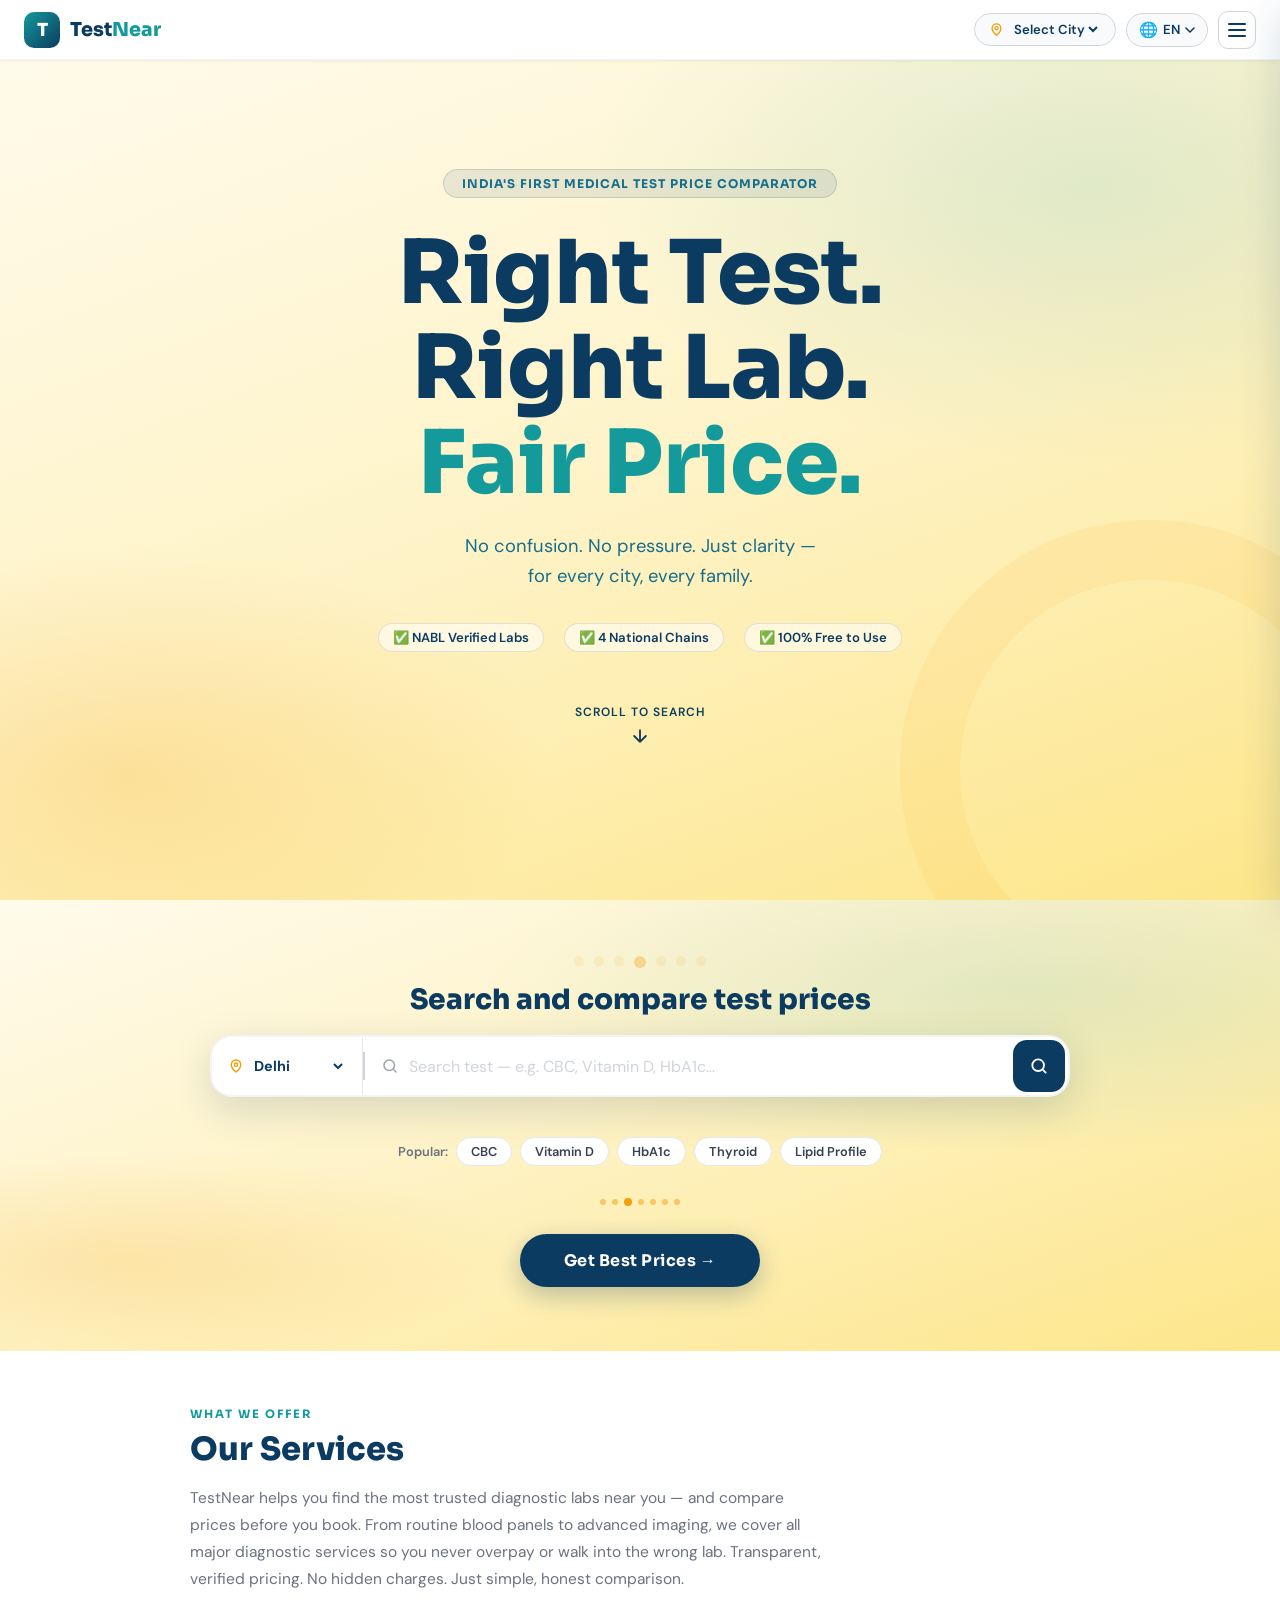
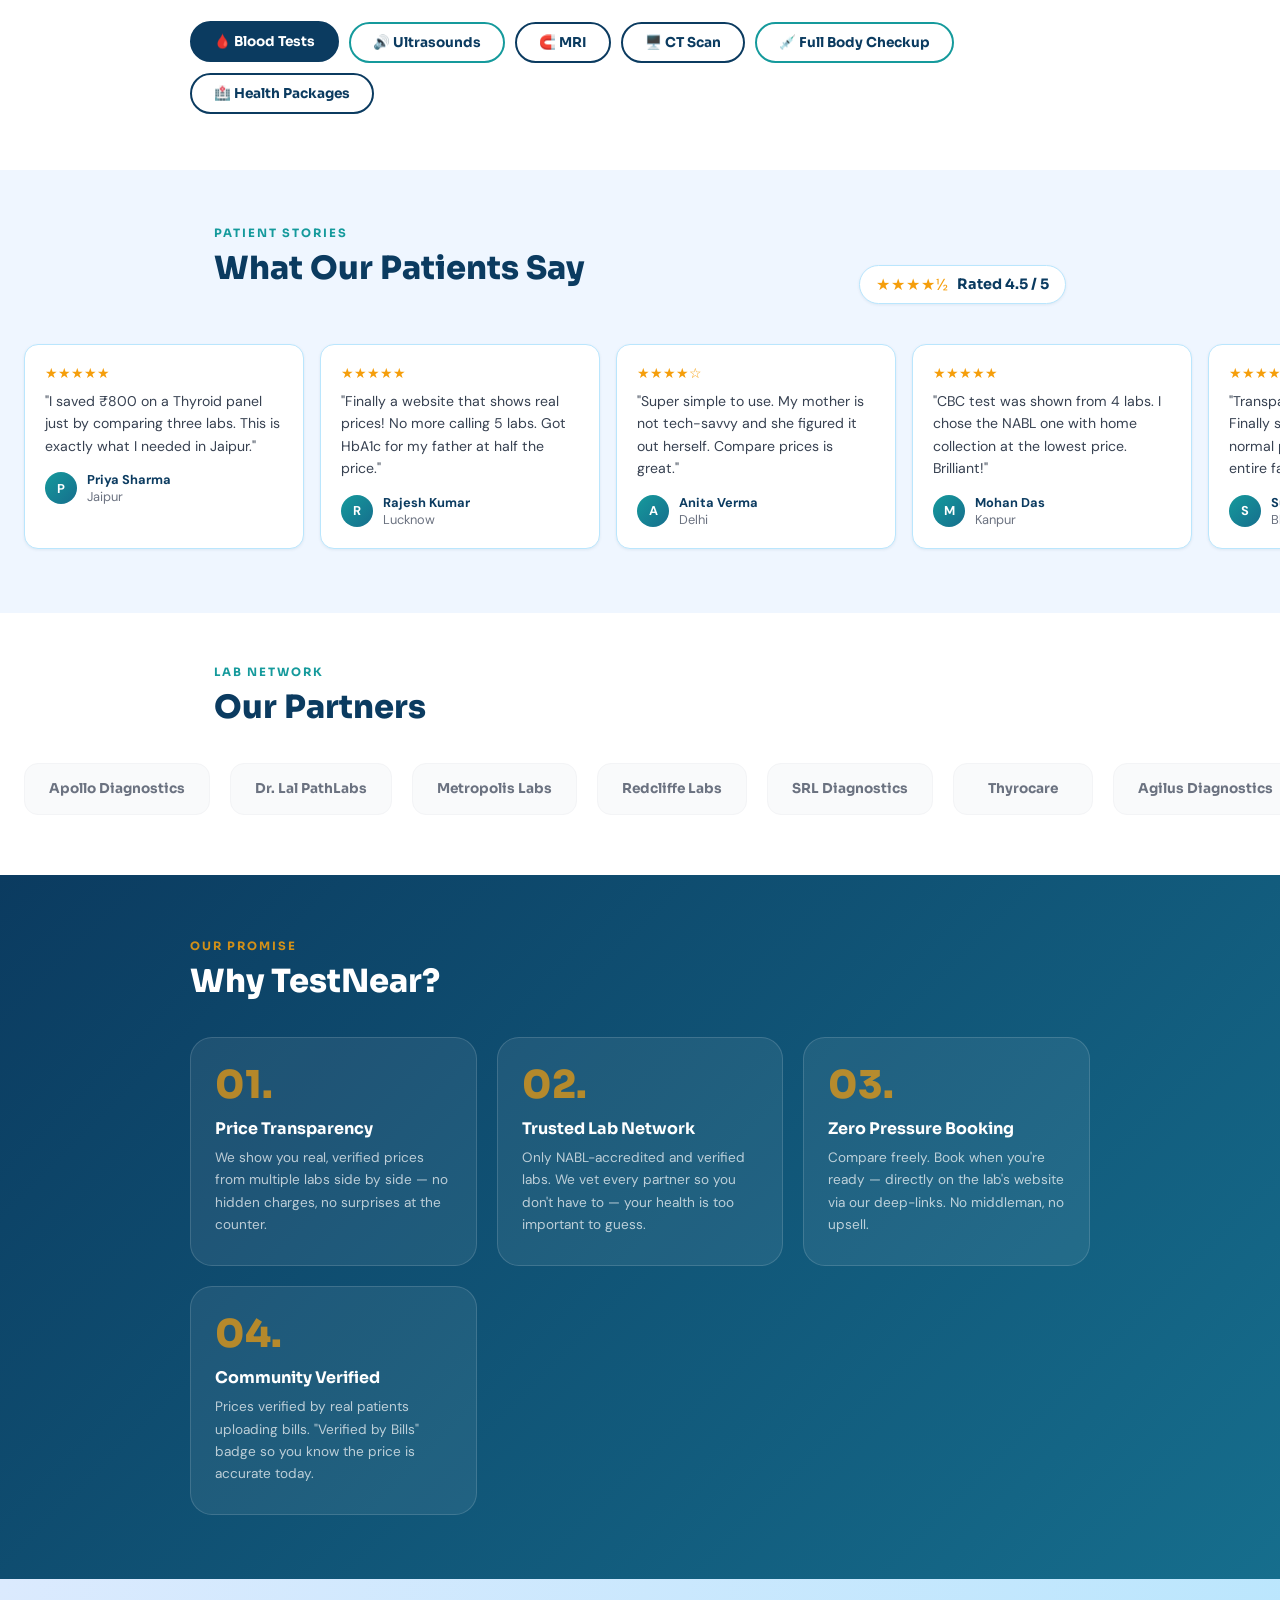
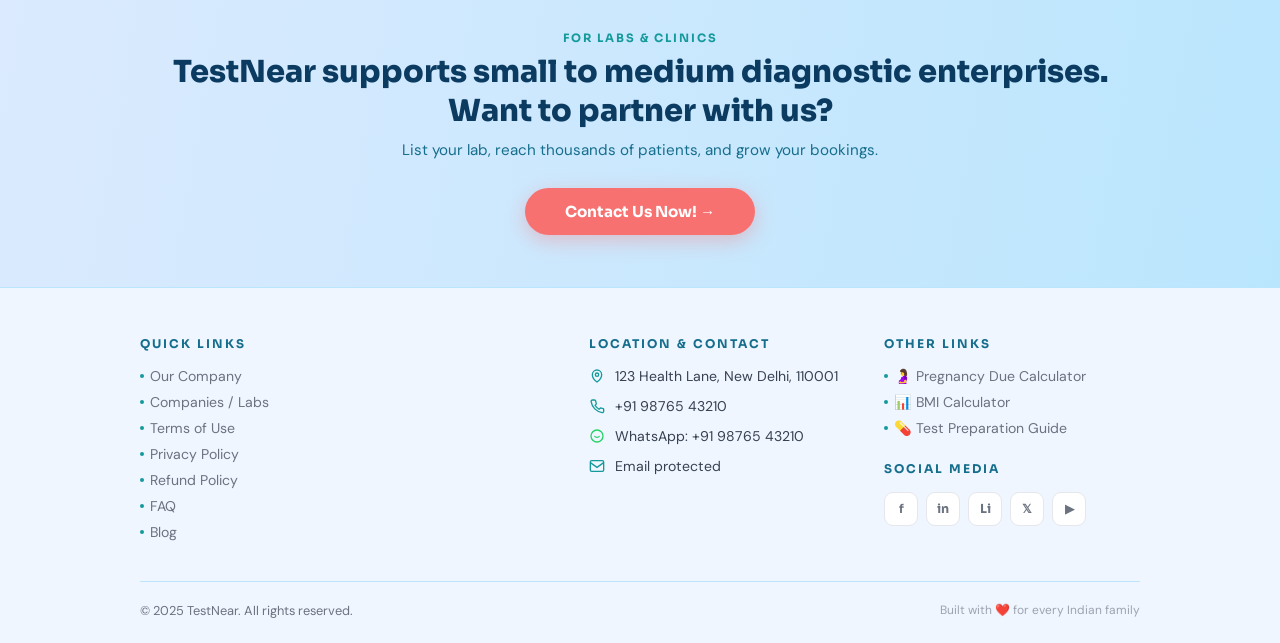
==== index.html @ eb498b2a "Connect frontend to live Render backend" ====
<!DOCTYPE html>
<html lang="en">
<head>
<meta charset="UTF-8"/>
<meta name="viewport" content="width=device-width,initial-scale=1"/>
<title>TestNear – Right Test. Right Lab. Fair Price.</title>
<link rel="preconnect" href="https://fonts.googleapis.com"/>
<link rel="preconnect" href="https://fonts.gstatic.com" crossorigin/>
<link href="https://fonts.googleapis.com/css2?family=Sora:wght@400;500;600;700;800&family=DM+Sans:ital,wght@0,300;0,400;0,500;1,400&display=swap" rel="stylesheet"/>
<style>
/* ──────────────────────────────────────────
   TOKENS
────────────────────────────────────────── */
:root{
  --navy:   #0B3B60;
  --teal:   #159A9C;
  --ocean:  #166E8D;
  --gold:   #F59E0B;
  --gold-lt:#FEF3C7;
  --gold-bg:#FFFBEB;
  --rose:   #F87171;
  --sky:    #BAE6FD;
  --sky-bg: #EFF6FF;
  --white:  #FFFFFF;
  --gray50: #F9FAFB;
  --gray100:#F3F4F6;
  --gray200:#E5E7EB;
  --gray300:#D1D5DB;
  --gray500:#6B7280;
  --gray700:#374151;
  --gray900:#111827;

  --ff-head:"Sora",sans-serif;
  --ff-body:"DM Sans",sans-serif;

  --radius-sm:8px;
  --radius-md:14px;
  --radius-lg:22px;
  --radius-xl:32px;

  --shadow-sm:0 1px 3px rgba(11,59,96,.08);
  --shadow-md:0 4px 16px rgba(11,59,96,.12);
  --shadow-lg:0 12px 40px rgba(11,59,96,.16);
}

*,*::before,*::after{box-sizing:border-box;margin:0;padding:0}
html{scroll-behavior:smooth}
body{font-family:var(--ff-body);color:var(--gray900);background:var(--white);overflow-x:hidden;padding-top:60px}
a{text-decoration:none;color:inherit}
button{cursor:pointer;font-family:var(--ff-body)}
img{max-width:100%;display:block}

/* ──────────────────────────────────────────
   SPLASH — full viewport
────────────────────────────────────────── */
.splash{
  min-height:calc(100vh - 60px);
  background:linear-gradient(160deg,#FFFBEB 0%,#FEF3C7 50%,#FDE68A 100%);
  display:flex;flex-direction:column;
  position:relative;overflow:hidden;
}
.splash::before{
  content:"";position:absolute;inset:0;
  background:
    radial-gradient(ellipse 65% 55% at 85% 15%,rgba(21,154,156,.13) 0%,transparent 60%),
    radial-gradient(ellipse 55% 45% at 10% 85%,rgba(245,158,11,.20) 0%,transparent 60%);
  pointer-events:none;
}
.splash::after{
  content:"";position:absolute;
  width:500px;height:500px;border-radius:50%;
  border:60px solid rgba(245,158,11,.08);
  right:-120px;bottom:-120px;pointer-events:none;
}
.splash-topbar{
  position:relative;z-index:10;
  display:flex;align-items:center;justify-content:space-between;
  padding:18px 28px;
}
.splash-body{
  flex:1;display:flex;flex-direction:column;
  align-items:center;justify-content:center;
  text-align:center;padding:40px 24px 80px;
  position:relative;z-index:5;
}
.splash-badge{
  display:inline-block;
  background:rgba(11,59,96,.09);border:1.5px solid rgba(11,59,96,.14);
  border-radius:999px;padding:6px 18px;
  font-family:var(--ff-head);font-size:.75rem;font-weight:700;
  letter-spacing:1px;text-transform:uppercase;color:var(--ocean);
  margin-bottom:28px;
}
.splash-headline{
  font-family:var(--ff-head);
  font-size:clamp(2.6rem,8vw,5.5rem);
  font-weight:800;line-height:1.08;
  color:var(--navy);margin-bottom:20px;
  animation:fadeUp .8s ease both;
}
.splash-headline em{color:var(--teal);font-style:normal;animation:fadeUp .8s .15s ease both}
.splash-sub{
  font-size:clamp(.95rem,2vw,1.15rem);color:var(--ocean);line-height:1.65;
  margin-bottom:32px;animation:fadeUp .8s .25s ease both;
}
.splash-trust{
  display:flex;flex-wrap:wrap;justify-content:center;gap:10px 20px;
  margin-bottom:52px;animation:fadeUp .8s .35s ease both;
}
.splash-trust span{
  font-size:.82rem;font-weight:600;color:var(--navy);
  background:rgba(255,255,255,.55);border:1.5px solid rgba(11,59,96,.12);
  border-radius:999px;padding:5px 14px;
}
.scroll-hint{
  display:flex;flex-direction:column;align-items:center;gap:6px;
  animation:fadeUp .8s .5s ease both;
  cursor:pointer;color:var(--navy);opacity:.65;transition:opacity .2s;
}
.scroll-hint:hover{opacity:1}
.scroll-text{font-size:.75rem;font-weight:600;letter-spacing:1px;text-transform:uppercase}
.scroll-arrow{animation:arrowBounce 1.5s ease-in-out infinite}
@keyframes fadeUp{from{opacity:0;transform:translateY(22px)}to{opacity:1;transform:translateY(0)}}
@keyframes arrowBounce{0%,100%{transform:translateY(0)}50%{transform:translateY(6px)}}

/* ──────────────────────────────────────────
   FIXED HEADER
────────────────────────────────────────── */
.topbar{
  position:fixed;top:0;left:0;right:0;z-index:100;
  background:var(--white);
  border-bottom:1.5px solid var(--gray100);
  padding:0 24px;height:60px;
  display:flex;align-items:center;justify-content:space-between;
  box-shadow:var(--shadow-sm);
}

/* Logo */
.logo{display:flex;align-items:center;gap:10px;text-decoration:none}
.logo-icon{
  width:36px;height:36px;border-radius:10px;
  background:linear-gradient(135deg,var(--teal),var(--navy));
  display:grid;place-items:center;
  color:#fff;font-size:18px;font-weight:800;font-family:var(--ff-head);
}
.logo-text{font-family:var(--ff-head);font-size:1.2rem;font-weight:800;color:var(--navy)}
.logo-text span{color:var(--teal)}
.topbar-right{display:flex;align-items:center;gap:10px}
.city-pill{
  display:flex;align-items:center;gap:6px;
  background:var(--gray50);border:1.5px solid var(--gray300);
  border-radius:999px;padding:6px 14px;
  font-size:.82rem;font-weight:500;color:var(--gray700);
  cursor:pointer;transition:border-color .2s;
}
.city-pill:hover{border-color:var(--teal)}
.city-pill select{
  border:none;background:transparent;font-size:.82rem;
  font-family:var(--ff-body);font-weight:600;color:var(--navy);
  cursor:pointer;outline:none;
}
.pin-svg{color:var(--gold);display:grid;place-items:center}
.hamburger-nav{
  width:38px;height:38px;border-radius:10px;
  border:1.5px solid var(--gray300);background:var(--white);
  display:grid;place-items:center;cursor:pointer;
  transition:background .2s,border-color .2s;
}
.hamburger-nav:hover{background:var(--navy);border-color:var(--navy)}
.hamburger-nav:hover .ham-line{background:var(--white)}

/* Hamburger (splash — semi-transparent) */
.hamburger{
  width:38px;height:38px;border-radius:10px;
  border:1.5px solid rgba(11,59,96,.2);background:rgba(255,255,255,.5);
  display:grid;place-items:center;cursor:pointer;
  transition:background .2s,border-color .2s;
}
.hamburger:hover{background:var(--navy);border-color:var(--navy)}
.hamburger:hover .ham-line{background:var(--white)}
.ham-lines{display:flex;flex-direction:column;gap:4px}
.ham-line{width:18px;height:2px;border-radius:2px;background:var(--navy);transition:background .2s}

/* Language switcher */
.lang-switcher{position:relative;display:flex;align-items:center;}
.lang-btn{
  display:flex;align-items:center;gap:5px;
  background:var(--gray50);border:1.5px solid var(--gray300);
  border-radius:999px;padding:6px 12px;
  font-size:.82rem;font-weight:600;color:var(--navy);
  cursor:pointer;transition:border-color .2s,background .2s;
  white-space:nowrap;
}
.lang-btn:hover{border-color:var(--teal);background:var(--white)}
.lang-globe{font-size:.95rem}
.lang-dropdown{
  position:absolute;top:calc(100% + 8px);right:0;
  background:var(--white);border:1.5px solid var(--gray100);
  border-radius:var(--radius-md);box-shadow:var(--shadow-lg);
  min-width:160px;overflow:hidden;
  opacity:0;pointer-events:none;transform:translateY(-6px);
  transition:opacity .2s,transform .2s;z-index:300;
}
.lang-dropdown.open{opacity:1;pointer-events:all;transform:translateY(0)}
.lang-option{
  display:flex;align-items:center;gap:10px;
  padding:10px 14px;font-size:.88rem;font-weight:500;color:var(--gray700);
  cursor:pointer;transition:background .15s,color .15s;
}
.lang-option:hover{background:var(--gold-lt);color:var(--navy)}
.lang-option.active{background:var(--navy);color:#fff;font-weight:700}
.lang-flag{font-size:1.1rem}

/* ──────────────────────────────────────────
   SIDE DRAWER
────────────────────────────────────────── */
.drawer-overlay{
  position:fixed;inset:0;background:rgba(11,59,96,.35);z-index:200;
  opacity:0;pointer-events:none;transition:opacity .3s;
}
.drawer-overlay.open{opacity:1;pointer-events:all}
.drawer{
  position:fixed;top:0;right:0;bottom:0;width:280px;
  background:var(--white);z-index:201;
  padding:24px 20px;
  transform:translateX(100%);transition:transform .35s cubic-bezier(.4,0,.2,1);
  box-shadow:var(--shadow-lg);
  display:flex;flex-direction:column;gap:8px;
}
.drawer.open{transform:translateX(0)}
.drawer-close{
  align-self:flex-end;width:32px;height:32px;border-radius:8px;
  border:1.5px solid var(--gray300);background:transparent;
  font-size:1.1rem;color:var(--gray700);display:grid;place-items:center;margin-bottom:12px;
}
.drawer-close:hover{background:var(--rose);color:#fff;border-color:var(--rose)}
.drawer a{
  padding:10px 14px;border-radius:10px;font-size:.95rem;font-weight:500;
  color:var(--gray700);transition:background .2s,color .2s;
}
.drawer a:hover{background:var(--gold-lt);color:var(--navy)}
.drawer-divider{height:1px;background:var(--gray100);margin:8px 0}

/* ──────────────────────────────────────────
   HERO
────────────────────────────────────────── */
.hero{
  background:linear-gradient(160deg,#FFFBEB 0%,#FEF3C7 45%,#FDE68A 100%);
  padding:56px 24px 64px;
  position:relative;overflow:hidden;
}
.hero::before{
  content:"";position:absolute;inset:0;
  background:radial-gradient(ellipse 70% 60% at 80% 20%,rgba(21,154,156,.12) 0%,transparent 60%),
             radial-gradient(ellipse 50% 40% at 10% 80%,rgba(245,158,11,.18) 0%,transparent 60%);
  pointer-events:none;
}
.hero-inner{max-width:860px;margin:0 auto;position:relative}

/* Search header + dots (matches the indicator image you shared) */
.search-dots{display:flex;justify-content:center;gap:10px;margin:0 0 14px}
.search-dot{
  width:10px;height:10px;border-radius:999px;border:none;
  background:rgba(245,158,11,.28);
  box-shadow:0 1px 0 rgba(11,59,96,.06);
  transition:transform .15s,background .15s,opacity .15s;
}
.search-dot:hover{transform:translateY(-1px);background:rgba(245,158,11,.40)}
.search-dot:focus-visible{outline:3px solid rgba(21,154,156,.25);outline-offset:4px}
.search-dot.active{
  width:12px;height:12px;
  background:rgba(245,158,11,.95);
}

/* CSS-only animated indicator (works even if JS is blocked) */
.search-dots.auto .search-dot{
  opacity:.35;
  transform:scale(1);
  animation:dotGlow 12.6s infinite;
}
.search-dots.auto .search-dot:nth-child(1){animation-delay:0s}
.search-dots.auto .search-dot:nth-child(2){animation-delay:1.8s}
.search-dots.auto .search-dot:nth-child(3){animation-delay:3.6s}
.search-dots.auto .search-dot:nth-child(4){animation-delay:5.4s}
.search-dots.auto .search-dot:nth-child(5){animation-delay:7.2s}
.search-dots.auto .search-dot:nth-child(6){animation-delay:9.0s}
.search-dots.auto .search-dot:nth-child(7){animation-delay:10.8s}
@keyframes dotGlow{
  0%,12%{opacity:1;transform:scale(1.25);background:rgba(245,158,11,.95)}
  13%,100%{opacity:.28;transform:scale(1);background:rgba(245,158,11,.28)}
}

.search-header{
  font-family:var(--ff-head);
  text-align:center;
  font-size:clamp(1.25rem,3vw,1.75rem);
  font-weight:800;
  color:var(--navy);
  margin:0 0 18px;
}

/* Search bar */
.search-bar{
  background:var(--white);
  border-radius:var(--radius-lg);
  border:2px solid var(--gray100);
  box-shadow:var(--shadow-lg);
  display:flex;align-items:center;
  overflow:hidden;
  margin-bottom:40px;
}
.city-chip{
  display:flex;align-items:center;gap:6px;
  padding:0 16px;border-right:1.5px solid var(--gray200);
  height:58px;min-width:120px;flex-shrink:0;
}
.city-chip select{
  border:none;background:transparent;
  font-family:var(--ff-body);font-size:.9rem;font-weight:700;
  color:var(--navy);cursor:pointer;outline:none;
}
.divider-dot{
  width:1.5px;height:28px;background:var(--gray300);flex-shrink:0;
}
.search-input-wrap{flex:1;display:flex;align-items:center;padding:0 16px;gap:10px}
.search-input-wrap input{
  flex:1;border:none;outline:none;
  font-family:var(--ff-body);font-size:1rem;color:var(--gray700);
  background:transparent;
}
.search-input-wrap input::placeholder{color:var(--gray300)}
.search-btn{
  width:52px;height:52px;border-radius:14px;
  background:var(--navy);border:none;
  display:grid;place-items:center;margin:3px;
  color:var(--white);transition:background .2s,transform .15s;
  flex-shrink:0;
}
.search-btn:hover{background:var(--teal);transform:scale(1.04)}

/* Popular searches */
.popular-tags{
  display:flex;align-items:center;flex-wrap:wrap;gap:8px;
  justify-content:center;margin-bottom:4px;
}
.pop-label{font-size:.8rem;font-weight:600;color:var(--gray500)}
.pop-tag{
  padding:5px 14px;border-radius:999px;
  border:1.5px solid var(--gray200);background:var(--white);
  font-size:.8rem;font-weight:600;color:var(--gray700);cursor:pointer;
  transition:border-color .15s,color .15s,background .15s;
}
.pop-tag:hover{border-color:var(--teal);color:var(--teal);background:rgba(21,154,156,.06)}

/* Tagline */
.tagline{
  text-align:center;
  font-family:var(--ff-head);
  font-size:clamp(1.7rem,4.5vw,3rem);
  font-weight:800;
  color:var(--navy);
  line-height:1.18;
  margin-bottom:12px;
}
.tagline em{color:var(--teal);font-style:normal}

.sub-tagline{
  text-align:center;
  font-size:.95rem;color:var(--ocean);
  font-weight:400;letter-spacing:.3px;
  margin-bottom:28px;
}

/* Dotted divider */
.dot-divider{
  display:flex;align-items:center;justify-content:center;gap:6px;
  margin:0 auto 32px;
}
.dot-divider span{
  width:6px;height:6px;border-radius:50%;background:var(--gold);opacity:.5;
}
.dot-divider span:nth-child(3){opacity:1;width:8px;height:8px}

/* CTA */
.cta-wrap{display:flex;justify-content:center}
.cta-btn{
  background:var(--navy);color:var(--white);
  font-family:var(--ff-head);font-size:1rem;font-weight:700;
  padding:16px 44px;border-radius:var(--radius-xl);border:none;
  letter-spacing:.5px;
  box-shadow:0 8px 24px rgba(11,59,96,.28);
  transition:background .2s,transform .15s,box-shadow .2s;
}
.cta-btn:hover{background:var(--teal);transform:translateY(-2px);box-shadow:0 12px 32px rgba(21,154,156,.35)}

/* ──────────────────────────────────────────
   OUR SERVICES
────────────────────────────────────────── */
.services{padding:56px 24px;background:var(--white)}
.services-inner{max-width:900px;margin:0 auto}
.section-label{
  font-family:var(--ff-head);font-size:.72rem;font-weight:700;
  letter-spacing:2px;text-transform:uppercase;color:var(--teal);
  margin-bottom:8px;
}
.section-title{
  font-family:var(--ff-head);font-size:clamp(1.4rem,3vw,2rem);
  font-weight:800;color:var(--navy);margin-bottom:16px;
}
.services-desc{
  font-size:.97rem;line-height:1.75;color:var(--gray500);
  max-width:640px;margin-bottom:28px;
}
.service-chips{display:flex;flex-wrap:wrap;gap:10px}
.chip{
  padding:10px 22px;border-radius:999px;
  border:2px solid var(--navy);
  font-family:var(--ff-head);font-size:.85rem;font-weight:700;color:var(--navy);
  background:transparent;
  transition:background .2s,color .2s,border-color .2s,transform .15s;
}
.chip:hover,.chip.active{background:var(--navy);color:var(--white);transform:translateY(-1px)}
.chip.teal{border-color:var(--teal)}
.chip.teal:hover,.chip.teal.active{background:var(--teal);border-color:var(--teal);color:#fff}

/* ──────────────────────────────────────────
   TESTIMONIALS
────────────────────────────────────────── */
.testimonials{
  background:var(--sky-bg);
  padding:56px 0;overflow:hidden;
}
.testimonials-header{
  padding:0 24px;
  max-width:900px;margin:0 auto 32px;
  display:flex;align-items:flex-end;justify-content:space-between;flex-wrap:wrap;gap:12px;
}
.rating-badge{
  display:flex;align-items:center;gap:8px;
  background:var(--white);border-radius:999px;
  padding:8px 16px;box-shadow:var(--shadow-sm);
  border:1.5px solid var(--sky);
}
.stars{color:var(--gold);font-size:1rem;letter-spacing:1px}
.rating-text{font-family:var(--ff-head);font-size:.9rem;font-weight:700;color:var(--navy)}

/* Sliding track */
.slide-track-wrap{position:relative;overflow:hidden}
.slide-track{
  display:flex;gap:16px;
  animation:slide-left 32s linear infinite;
  width:max-content;
  padding:8px 24px;
}
.slide-track:hover{animation-play-state:paused}
@keyframes slide-left{
  0%{transform:translateX(0)}
  100%{transform:translateX(-50%)}
}
.review-card{
  min-width:280px;max-width:280px;
  background:var(--white);border-radius:var(--radius-md);
  padding:20px;box-shadow:var(--shadow-sm);
  border:1.5px solid var(--sky);
  flex-shrink:0;
}
.review-stars{color:var(--gold);font-size:.85rem;margin-bottom:8px}
.review-text{font-size:.88rem;line-height:1.6;color:var(--gray700);margin-bottom:14px}
.reviewer{display:flex;align-items:center;gap:10px}
.avatar{
  width:32px;height:32px;border-radius:50%;
  background:linear-gradient(135deg,var(--teal),var(--ocean));
  display:grid;place-items:center;color:#fff;font-weight:700;font-size:.8rem;
  flex-shrink:0;
}
.reviewer-info{font-size:.8rem}
.reviewer-name{font-weight:700;color:var(--navy)}
.reviewer-city{color:var(--gray500)}

/* ──────────────────────────────────────────
   PARTNERS
────────────────────────────────────────── */
.partners{padding:52px 0;background:var(--white);overflow:hidden}
.partners-header{padding:0 24px;max-width:900px;margin:0 auto 28px;}
.partner-track-wrap{position:relative;overflow:hidden}
.partner-track{
  display:flex;gap:20px;align-items:center;
  animation:slide-left 22s linear infinite;
  width:max-content;padding:8px 24px;
}
.partner-track:hover{animation-play-state:paused}
.partner-logo{
  height:52px;min-width:140px;
  background:var(--gray50);border:1.5px solid var(--gray100);
  border-radius:var(--radius-md);
  display:grid;place-items:center;
  font-family:var(--ff-head);font-size:.85rem;font-weight:700;color:var(--gray500);
  flex-shrink:0;padding:0 24px;
  transition:border-color .2s,color .2s;
}
.partner-logo:hover{border-color:var(--teal);color:var(--teal)}

/* ──────────────────────────────────────────
   WHY US
────────────────────────────────────────── */
.why-us{
  background:linear-gradient(135deg,var(--navy) 0%,var(--ocean) 100%);
  padding:64px 24px;
}
.why-us-inner{max-width:900px;margin:0 auto}
.why-us .section-label{color:var(--gold);opacity:.85}
.why-us .section-title{color:var(--white)}
.why-grid{
  display:grid;grid-template-columns:repeat(auto-fit,minmax(220px,1fr));
  gap:20px;margin-top:36px;
}
.why-card{
  background:rgba(255,255,255,.07);
  border:1.5px solid rgba(255,255,255,.14);
  border-radius:var(--radius-lg);
  padding:28px 24px;
  transition:background .2s,transform .2s;
}
.why-card:hover{background:rgba(255,255,255,.12);transform:translateY(-3px)}
.why-num{
  font-family:var(--ff-head);font-size:2.4rem;font-weight:800;
  color:var(--gold);opacity:.7;line-height:1;margin-bottom:14px;
}
.why-card-title{
  font-family:var(--ff-head);font-size:1rem;font-weight:700;
  color:var(--white);margin-bottom:8px;
}
.why-card-desc{font-size:.85rem;line-height:1.65;color:rgba(255,255,255,.7)}

/* ──────────────────────────────────────────
   PARTNER CTA STRIP
────────────────────────────────────────── */
.partner-cta{
  background:linear-gradient(100deg,#DBEAFE 0%,#BAE6FD 100%);
  padding:52px 24px;text-align:center;
}
.partner-cta-title{
  font-family:var(--ff-head);font-size:clamp(1.3rem,3vw,1.9rem);
  font-weight:800;color:var(--navy);line-height:1.3;margin-bottom:8px;
}
.partner-cta-sub{font-size:.95rem;color:var(--ocean);margin-bottom:28px}
.contact-btn{
  background:var(--rose);color:var(--white);
  font-family:var(--ff-head);font-size:.95rem;font-weight:700;
  padding:14px 40px;border-radius:var(--radius-xl);border:none;
  box-shadow:0 6px 20px rgba(248,113,113,.35);
  transition:transform .15s,box-shadow .2s,background .2s;
}
.contact-btn:hover{background:#EF4444;transform:translateY(-2px);box-shadow:0 10px 28px rgba(239,68,68,.4)}

/* ──────────────────────────────────────────
   FOOTER
────────────────────────────────────────── */
footer{
  background:var(--sky-bg);
  border-top:1.5px solid var(--sky);
  padding:48px 24px 24px;
}
.footer-grid{
  max-width:1000px;margin:0 auto;
  display:grid;grid-template-columns:1.6fr 1fr 1fr;
  gap:40px;margin-bottom:40px;
}
.footer-col-title{
  font-family:var(--ff-head);font-size:.75rem;font-weight:700;
  letter-spacing:2px;text-transform:uppercase;
  color:var(--ocean);margin-bottom:16px;
}
.footer-links{list-style:none;display:flex;flex-direction:column;gap:8px}
.footer-links a{
  font-size:.88rem;color:var(--gray500);
  display:flex;align-items:center;gap:6px;
  transition:color .2s;
}
.footer-links a:hover{color:var(--navy)}
.footer-links a::before{
  content:"";width:4px;height:4px;border-radius:50%;
  background:var(--teal);flex-shrink:0;
}

/* Contact column */
.contact-item{
  display:flex;align-items:flex-start;gap:10px;
  font-size:.88rem;color:var(--gray700);
  margin-bottom:12px;
}
.contact-item svg{flex-shrink:0;margin-top:1px}

/* Social icons */
.social-row{display:flex;gap:8px;margin-top:8px}
.social-btn{
  width:34px;height:34px;border-radius:9px;
  background:var(--white);border:1.5px solid var(--gray200);
  display:grid;place-items:center;
  color:var(--gray500);font-size:.78rem;font-weight:700;
  font-family:var(--ff-head);
  transition:background .2s,color .2s,border-color .2s;
}
.social-btn:hover{background:var(--navy);color:#fff;border-color:var(--navy)}

/* Footer bottom bar */
.footer-bottom{
  max-width:1000px;margin:0 auto;
  border-top:1.5px solid var(--sky);
  padding-top:20px;
  display:flex;align-items:center;justify-content:space-between;flex-wrap:wrap;gap:10px;
}
.footer-bottom p{font-size:.8rem;color:var(--gray500)}

/* ──────────────────────────────────────────
   RESPONSIVE
────────────────────────────────────────── */
@media(max-width:680px){
  .footer-grid{grid-template-columns:1fr 1fr;gap:28px}
  .footer-grid > *:last-child{grid-column:1/-1}
  .tagline{font-size:1.55rem}
  .search-bar{flex-wrap:wrap;border-radius:var(--radius-md)}
  .city-chip{border-right:none;border-bottom:1.5px solid var(--gray100);width:100%;min-width:unset}
  .divider-dot{display:none}
  .why-grid{grid-template-columns:1fr}
}
</style>
</head>
<body>

<!-- ═══════════════════════════════════════
     HEADER — fixed at top always
════════════════════════════════════════ -->
<header class="topbar" id="stickyNav">
  <a href="/" class="logo">
    <div class="logo-icon">T</div>
    <span class="logo-text">Test<span>Near</span></span>
  </a>
  <div class="topbar-right">
    <div class="city-pill">
      <span class="pin-svg">
        <svg viewBox="0 0 24 24" width="15" height="15" fill="none">
          <path d="M12 21s7-5.2 7-11A7 7 0 1 0 5 10c0 5.8 7 11 7 11Z" stroke="currentColor" stroke-width="2.2"/>
          <circle cx="12" cy="10" r="2.5" stroke="currentColor" stroke-width="2"/>
        </svg>
      </span>
      <select id="cityTop" aria-label="Select city">
        <option value="" disabled selected>Select City</option>
        <option>Delhi</option><option>Jaipur</option><option>Mumbai</option>
        <option>Bengaluru</option><option>Lucknow</option><option>Hyderabad</option>
        <option>Pune</option><option>Chennai</option>
      </select>
    </div>
    <!-- Language Switcher -->
    <div class="lang-switcher" id="langSwitcher">
      <button class="lang-btn" id="langBtn" aria-label="Switch language" aria-expanded="false">
        <span class="lang-globe">🌐</span>
        <span id="langLabel">EN</span>
        <svg viewBox="0 0 10 6" width="10" height="6" fill="none"><path d="M1 1l4 4 4-4" stroke="currentColor" stroke-width="1.5" stroke-linecap="round"/></svg>
      </button>
      <div class="lang-dropdown" id="langDropdown" role="listbox">
        <div class="lang-option active" data-lang="en" role="option"><span class="lang-flag">🇬🇧</span> English</div>
        <div class="lang-option" data-lang="hi" role="option"><span class="lang-flag">🇮🇳</span> हिन्दी</div>
        <div class="lang-option" data-lang="zh" role="option"><span class="lang-flag">🇨🇳</span> 中文</div>
        <div class="lang-option" data-lang="bn" role="option"><span class="lang-flag">🇧🇩</span> বাংলা</div>
        <div class="lang-option" data-lang="ta" role="option"><span class="lang-flag">🇮🇳</span> தமிழ்</div>
      </div>
    </div>
    <button class="hamburger-nav" id="menuBtn2" aria-label="Open menu">
      <div class="ham-lines">
        <span class="ham-line"></span>
        <span class="ham-line"></span>
        <span class="ham-line"></span>
      </div>
    </button>
  </div>
</header>

<!-- SIDE DRAWER -->
<div class="drawer-overlay" id="overlay"></div>
<nav class="drawer" id="drawer" aria-label="Site navigation">
  <button class="drawer-close" id="closeBtn" aria-label="Close menu">✕</button>
  <a href="#">🏠 Home</a>
  <a href="#">🔬 Our Services</a>
  <a href="#">🏥 Our Partners</a>
  <a href="#">💬 Testimonials</a>
  <div class="drawer-divider"></div>
  <a href="#">📋 Blog</a>
  <a href="#">❓ FAQ</a>
  <a href="#">📞 Contact Us</a>
  <div class="drawer-divider"></div>
  <a href="#">🤝 Partner with Us</a>
</nav>

<!-- ═══════════════════════════════════════
     SPLASH — full screen, logo + messaging
════════════════════════════════════════ -->
<section class="splash">
  <!-- Centre messaging -->
  <div class="splash-body">
    <div class="splash-badge">India's First Medical Test Price Comparator</div>
    <h1 class="splash-headline">Right Test.<br>Right Lab.<br><em>Fair Price.</em></h1>
    <p class="splash-sub">No confusion. No pressure. Just clarity —<br>for every city, every family.</p>
    <div class="splash-trust">
      <span>✅ NABL Verified Labs</span>
      <span>✅ 4 National Chains</span>
      <span>✅ 100% Free to Use</span>
    </div>
    <div class="scroll-hint" id="scrollHint">
      <span class="scroll-text">Scroll to search</span>
      <div class="scroll-arrow">
        <svg viewBox="0 0 24 24" width="20" height="20" fill="none">
          <path d="M12 5v14M5 12l7 7 7-7" stroke="currentColor" stroke-width="2.2" stroke-linecap="round" stroke-linejoin="round"/>
        </svg>
      </div>
    </div>
  </div>
</section>

<!-- ═══════════════════════════════════════
     HERO — search section (after scroll)
════════════════════════════════════════ -->
<section class="hero" id="searchSection">
  <div class="hero-inner">

    <div class="search-dots" aria-label="Section indicator">
      <button type="button" class="search-dot" aria-label="Indicator 1" data-dot="0"></button>
      <button type="button" class="search-dot" aria-label="Indicator 2" data-dot="1"></button>
      <button type="button" class="search-dot active" aria-label="Indicator 3" data-dot="2" aria-current="true"></button>
      <button type="button" class="search-dot" aria-label="Indicator 4" data-dot="3"></button>
      <button type="button" class="search-dot" aria-label="Indicator 5" data-dot="4"></button>
      <button type="button" class="search-dot" aria-label="Indicator 6" data-dot="5"></button>
      <button type="button" class="search-dot" aria-label="Indicator 7" data-dot="6"></button>
    </div>

    <h2 class="search-header">Search and compare test prices</h2>

    <!-- Search bar -->
    <div class="search-bar" role="search">
      <div class="city-chip">
        <span class="pin-svg">
          <svg viewBox="0 0 24 24" width="16" height="16" fill="none">
            <path d="M12 21s7-5.2 7-11A7 7 0 1 0 5 10c0 5.8 7 11 7 11Z" stroke="currentColor" stroke-width="2.2"/>
            <circle cx="12" cy="10" r="2.5" stroke="currentColor" stroke-width="2"/>
          </svg>
        </span>
        <select id="cityHero" aria-label="Select city">
          <option value="Delhi" selected>Delhi</option>
          <option>Jaipur</option><option>Mumbai</option><option>Bengaluru</option>
          <option>Lucknow</option><option>Hyderabad</option><option>Pune</option><option>Chennai</option>
        </select>
      </div>
      <div class="divider-dot"></div>
      <div class="search-input-wrap">
        <svg viewBox="0 0 24 24" width="18" height="18" fill="none" style="color:#9CA3AF;flex-shrink:0">
          <circle cx="11" cy="11" r="7" stroke="currentColor" stroke-width="2"/>
          <path d="m17 17 3 3" stroke="currentColor" stroke-width="2" stroke-linecap="round"/>
        </svg>
        <input type="text" id="searchInput" placeholder="Search test — e.g. CBC, Vitamin D, HbA1c…" autocomplete="off"/>
      </div>
      <button class="search-btn" aria-label="Search" onclick="doSearch()">
        <svg viewBox="0 0 24 24" width="20" height="20" fill="none">
          <circle cx="11" cy="11" r="7" stroke="white" stroke-width="2.2"/>
          <path d="m17 17 3 3" stroke="white" stroke-width="2.2" stroke-linecap="round"/>
        </svg>
      </button>
    </div>

    <!-- Popular searches -->
    <div class="popular-tags">
      <span class="pop-label">Popular:</span>
      <button class="pop-tag" onclick="fillSearch('CBC')">CBC</button>
      <button class="pop-tag" onclick="fillSearch('Vitamin D')">Vitamin D</button>
      <button class="pop-tag" onclick="fillSearch('HbA1c')">HbA1c</button>
      <button class="pop-tag" onclick="fillSearch('Thyroid')">Thyroid</button>
      <button class="pop-tag" onclick="fillSearch('Lipid Profile')">Lipid Profile</button>
    </div>

    <!-- Dot divider -->
    <div class="dot-divider" style="margin:32px auto 28px">
      <span></span><span></span><span></span><span></span><span></span><span></span><span></span>
    </div>

    <!-- CTA -->
    <div class="cta-wrap">
      <button class="cta-btn" onclick="doSearch()">Get Best Prices →</button>
    </div>
  </div>
</section>

<!-- ═══════════════════════════════════════
     OUR SERVICES
════════════════════════════════════════ -->
<section class="services">
  <div class="services-inner">
    <p class="section-label">What We Offer</p>
    <h2 class="section-title">Our Services</h2>
    <p class="services-desc">
      TestNear helps you find the most trusted diagnostic labs near you — and compare prices before you book.
      From routine blood panels to advanced imaging, we cover all major diagnostic services so you never overpay
      or walk into the wrong lab. Transparent, verified pricing. No hidden charges. Just simple, honest comparison.
    </p>
    <div class="service-chips">
      <button class="chip active">🩸 Blood Tests</button>
      <button class="chip teal">🔊 Ultrasounds</button>
      <button class="chip">🧲 MRI</button>
      <button class="chip">🖥️ CT Scan</button>
      <button class="chip teal">💉 Full Body Checkup</button>
      <button class="chip">🏥 Health Packages</button>
    </div>
  </div>
</section>

<!-- ═══════════════════════════════════════
     TESTIMONIALS
════════════════════════════════════════ -->
<section class="testimonials">
  <div class="testimonials-header">
    <div>
      <p class="section-label">Patient Stories</p>
      <h2 class="section-title">What Our Patients Say</h2>
    </div>
    <div class="rating-badge">
      <span class="stars">★★★★½</span>
      <span class="rating-text">Rated 4.5 / 5</span>
    </div>
  </div>

  <div class="slide-track-wrap">
    <div class="slide-track" id="reviewTrack">
      <!-- Reviews (duplicated for infinite loop) -->
      <div class="review-card"><div class="review-stars">★★★★★</div><p class="review-text">"I saved ₹800 on a Thyroid panel just by comparing three labs. This is exactly what I needed in Jaipur."</p><div class="reviewer"><div class="avatar">P</div><div class="reviewer-info"><div class="reviewer-name">Priya Sharma</div><div class="reviewer-city">Jaipur</div></div></div></div>
      <div class="review-card"><div class="review-stars">★★★★★</div><p class="review-text">"Finally a website that shows real prices! No more calling 5 labs. Got HbA1c for my father at half the price."</p><div class="reviewer"><div class="avatar">R</div><div class="reviewer-info"><div class="reviewer-name">Rajesh Kumar</div><div class="reviewer-city">Lucknow</div></div></div></div>
      <div class="review-card"><div class="review-stars">★★★★☆</div><p class="review-text">"Super simple to use. My mother is not tech-savvy and she figured it out herself. Compare prices is great."</p><div class="reviewer"><div class="avatar">A</div><div class="reviewer-info"><div class="reviewer-name">Anita Verma</div><div class="reviewer-city">Delhi</div></div></div></div>
      <div class="review-card"><div class="review-stars">★★★★★</div><p class="review-text">"CBC test was shown from 4 labs. I chose the NABL one with home collection at the lowest price. Brilliant!"</p><div class="reviewer"><div class="avatar">M</div><div class="reviewer-info"><div class="reviewer-name">Mohan Das</div><div class="reviewer-city">Kanpur</div></div></div></div>
      <div class="review-card"><div class="review-stars">★★★★★</div><p class="review-text">"Transparent and trustworthy. Finally someone doing good for normal people. Shared with my entire family."</p><div class="reviewer"><div class="avatar">S</div><div class="reviewer-info"><div class="reviewer-name">Sunita Agrawal</div><div class="reviewer-city">Bhopal</div></div></div></div>
      <div class="review-card"><div class="review-stars">★★★★☆</div><p class="review-text">"Compared Vitamin D test across Apollo, Lal, Redcliffe — saved ₹350. Will recommend to all my colleagues."</p><div class="reviewer"><div class="avatar">V</div><div class="reviewer-info"><div class="reviewer-name">Vivek Mishra</div><div class="reviewer-city">Varanasi</div></div></div></div>
      <!-- Duplicate for seamless loop -->
      <div class="review-card"><div class="review-stars">★★★★★</div><p class="review-text">"I saved ₹800 on a Thyroid panel just by comparing three labs. This is exactly what I needed in Jaipur."</p><div class="reviewer"><div class="avatar">P</div><div class="reviewer-info"><div class="reviewer-name">Priya Sharma</div><div class="reviewer-city">Jaipur</div></div></div></div>
      <div class="review-card"><div class="review-stars">★★★★★</div><p class="review-text">"Finally a website that shows real prices! No more calling 5 labs. Got HbA1c for my father at half the price."</p><div class="reviewer"><div class="avatar">R</div><div class="reviewer-info"><div class="reviewer-name">Rajesh Kumar</div><div class="reviewer-city">Lucknow</div></div></div></div>
      <div class="review-card"><div class="review-stars">★★★★☆</div><p class="review-text">"Super simple to use. My mother is not tech-savvy and she figured it out herself. Compare prices is great."</p><div class="reviewer"><div class="avatar">A</div><div class="reviewer-info"><div class="reviewer-name">Anita Verma</div><div class="reviewer-city">Delhi</div></div></div></div>
      <div class="review-card"><div class="review-stars">★★★★★</div><p class="review-text">"CBC test was shown from 4 labs. I chose the NABL one with home collection at the lowest price. Brilliant!"</p><div class="reviewer"><div class="avatar">M</div><div class="reviewer-info"><div class="reviewer-name">Mohan Das</div><div class="reviewer-city">Kanpur</div></div></div></div>
      <div class="review-card"><div class="review-stars">★★★★★</div><p class="review-text">"Transparent and trustworthy. Finally someone doing good for normal people. Shared with my entire family."</p><div class="reviewer"><div class="avatar">S</div><div class="reviewer-info"><div class="reviewer-name">Sunita Agrawal</div><div class="reviewer-city">Bhopal</div></div></div></div>
      <div class="review-card"><div class="review-stars">★★★★☆</div><p class="review-text">"Compared Vitamin D test across Apollo, Lal, Redcliffe — saved ₹350. Will recommend to all my colleagues."</p><div class="reviewer"><div class="avatar">V</div><div class="reviewer-info"><div class="reviewer-name">Vivek Mishra</div><div class="reviewer-city">Varanasi</div></div></div></div>
    </div>
  </div>
</section>

<!-- ═══════════════════════════════════════
     OUR PARTNERS
════════════════════════════════════════ -->
<section class="partners">
  <div class="partners-header">
    <p class="section-label">Lab Network</p>
    <h2 class="section-title">Our Partners</h2>
  </div>
  <div class="partner-track-wrap">
    <div class="partner-track">
      <div class="partner-logo">Apollo Diagnostics</div>
      <div class="partner-logo">Dr. Lal PathLabs</div>
      <div class="partner-logo">Metropolis Labs</div>
      <div class="partner-logo">Redcliffe Labs</div>
      <div class="partner-logo">SRL Diagnostics</div>
      <div class="partner-logo">Thyrocare</div>
      <div class="partner-logo">Agilus Diagnostics</div>
      <div class="partner-logo">Pathkind Labs</div>
      <!-- Duplicate -->
      <div class="partner-logo">Apollo Diagnostics</div>
      <div class="partner-logo">Dr. Lal PathLabs</div>
      <div class="partner-logo">Metropolis Labs</div>
      <div class="partner-logo">Redcliffe Labs</div>
      <div class="partner-logo">SRL Diagnostics</div>
      <div class="partner-logo">Thyrocare</div>
      <div class="partner-logo">Agilus Diagnostics</div>
      <div class="partner-logo">Pathkind Labs</div>
    </div>
  </div>
</section>

<!-- ═══════════════════════════════════════
     WHY TESTNEAR
════════════════════════════════════════ -->
<section class="why-us">
  <div class="why-us-inner">
    <p class="section-label">Our Promise</p>
    <h2 class="section-title" style="color:#fff">Why TestNear?</h2>
    <div class="why-grid">
      <div class="why-card">
        <div class="why-num">01.</div>
        <div class="why-card-title">Price Transparency</div>
        <p class="why-card-desc">We show you real, verified prices from multiple labs side by side — no hidden charges, no surprises at the counter.</p>
      </div>
      <div class="why-card">
        <div class="why-num">02.</div>
        <div class="why-card-title">Trusted Lab Network</div>
        <p class="why-card-desc">Only NABL-accredited and verified labs. We vet every partner so you don't have to — your health is too important to guess.</p>
      </div>
      <div class="why-card">
        <div class="why-num">03.</div>
        <div class="why-card-title">Zero Pressure Booking</div>
        <p class="why-card-desc">Compare freely. Book when you're ready — directly on the lab's website via our deep-links. No middleman, no upsell.</p>
      </div>
      <div class="why-card">
        <div class="why-num">04.</div>
        <div class="why-card-title">Community Verified</div>
        <p class="why-card-desc">Prices verified by real patients uploading bills. "Verified by Bills" badge so you know the price is accurate today.</p>
      </div>
    </div>
  </div>
</section>

<!-- ═══════════════════════════════════════
     PARTNER CTA STRIP
════════════════════════════════════════ -->
<section class="partner-cta">
  <p class="section-label" style="justify-content:center;display:block;text-align:center">For Labs & Clinics</p>
  <h2 class="partner-cta-title">TestNear supports small to medium diagnostic enterprises.<br>Want to partner with us?</h2>
  <p class="partner-cta-sub">List your lab, reach thousands of patients, and grow your bookings.</p>
  <button class="contact-btn" onclick="window.location.href='mailto:partner@testnear.in'">Contact Us Now! →</button>
</section>

<!-- ═══════════════════════════════════════
     FOOTER
════════════════════════════════════════ -->
<footer>
  <div class="footer-grid">

    <!-- Quick Links -->
    <div>
      <p class="footer-col-title">Quick Links</p>
      <ul class="footer-links">
        <li><a href="#">Our Company</a></li>
        <li><a href="#">Companies / Labs</a></li>
        <li><a href="#">Terms of Use</a></li>
        <li><a href="#">Privacy Policy</a></li>
        <li><a href="#">Refund Policy</a></li>
        <li><a href="#">FAQ</a></li>
        <li><a href="#">Blog</a></li>
      </ul>
    </div>

    <!-- Location / Contact -->
    <div>
      <p class="footer-col-title">Location &amp; Contact</p>
      <div class="contact-item">
        <svg viewBox="0 0 24 24" width="16" height="16" fill="none" style="color:#159A9C"><path d="M12 21s7-5.2 7-11A7 7 0 1 0 5 10c0 5.8 7 11 7 11Z" stroke="currentColor" stroke-width="2"/><circle cx="12" cy="10" r="2.5" stroke="currentColor" stroke-width="2"/></svg>
        123 Health Lane, New Delhi, 110001
      </div>
      <div class="contact-item">
        <svg viewBox="0 0 24 24" width="16" height="16" fill="none" style="color:#159A9C"><path d="M22 16.92v3a2 2 0 0 1-2.18 2A19.79 19.79 0 0 1 3.09 5.18 2 2 0 0 1 5.09 3h3a2 2 0 0 1 2 1.72 13 13 0 0 0 .7 2.81 2 2 0 0 1-.45 2.11L9.09 10.91a16 16 0 0 0 6 6l1.27-1.27a2 2 0 0 1 2.11-.45 13 13 0 0 0 2.81.7A2 2 0 0 1 22 16.92Z" stroke="currentColor" stroke-width="2"/></svg>
        +91 98765 43210
      </div>
      <div class="contact-item">
        <svg viewBox="0 0 24 24" width="16" height="16" fill="none" style="color:#25D366"><circle cx="12" cy="12" r="9" stroke="currentColor" stroke-width="2"/><path d="M8 12s1.5 2 4 2 4-2 4-2" stroke="currentColor" stroke-width="1.8"/></svg>
        WhatsApp: +91 98765 43210
      </div>
      <div class="contact-item">
        <svg viewBox="0 0 24 24" width="16" height="16" fill="none" style="color:#159A9C"><rect x="2" y="4" width="20" height="16" rx="2" stroke="currentColor" stroke-width="2"/><path d="m2 7 10 7 10-7" stroke="currentColor" stroke-width="2"/></svg>
        <span>Email protected</span>
      </div>
    </div>

    <!-- Other Links + Social -->
    <div>
      <p class="footer-col-title">Other Links</p>
      <ul class="footer-links" style="margin-bottom:24px">
        <li><a href="#">🤰 Pregnancy Due Calculator</a></li>
        <li><a href="#">📊 BMI Calculator</a></li>
        <li><a href="#">💊 Test Preparation Guide</a></li>
      </ul>
      <p class="footer-col-title">Social Media</p>
      <div class="social-row">
        <a class="social-btn" href="#" aria-label="Facebook">f</a>
        <a class="social-btn" href="#" aria-label="Instagram">in</a>
        <a class="social-btn" href="#" aria-label="LinkedIn">Li</a>
        <a class="social-btn" href="#" aria-label="Twitter/X">𝕏</a>
        <a class="social-btn" href="#" aria-label="YouTube">▶</a>
      </div>
    </div>
  </div>

  <div class="footer-bottom">
    <p>© 2025 TestNear. All rights reserved.</p>
    <p style="font-size:.75rem;color:#9CA3AF">Built with ❤️ for every Indian family</p>
  </div>
</footer>

<script>
  // Drawer
  const overlay = document.getElementById('overlay');
  const drawer = document.getElementById('drawer');
  const menuBtn2 = document.getElementById('menuBtn2');
  const closeBtn = document.getElementById('closeBtn');

  function openDrawer(){ overlay.classList.add('open'); drawer.classList.add('open'); }
  function closeDrawer(){ overlay.classList.remove('open'); drawer.classList.remove('open'); }

  menuBtn2.addEventListener('click', openDrawer);
  closeBtn.addEventListener('click', closeDrawer);
  overlay.addEventListener('click', closeDrawer);

  // Smooth scroll hint
  document.getElementById('scrollHint').addEventListener('click', () => {
    document.getElementById('searchSection').scrollIntoView({behavior:'smooth'});
  });

  // Search helpers
  function fillSearch(val){ document.getElementById('searchInput').value = val; }
  function doSearch(){
    const city = document.getElementById('cityHero').value || 'Delhi';
    const q = document.getElementById('searchInput').value.trim();
    const params = new URLSearchParams();
    params.set('city', city);
    if(q) params.set('q', q);
    window.location.href = './results.html?' + params.toString();
  }

  // Language switcher
  const langBtn = document.getElementById('langBtn');
  const langDropdown = document.getElementById('langDropdown');
  const langLabel = document.getElementById('langLabel');

  langBtn.addEventListener('click', () => {
    const open = langDropdown.classList.toggle('open');
    langBtn.setAttribute('aria-expanded', open ? 'true' : 'false');
  });

  document.addEventListener('click', (e) => {
    if(!document.getElementById('langSwitcher').contains(e.target)){
      langDropdown.classList.remove('open');
      langBtn.setAttribute('aria-expanded','false');
    }
  });

  // Minimal translation hook (UI only)
  const T = {};

  // Search section dots (CSS auto animation + click to set active)
  const dotWrap = document.querySelector('.search-dots');
  const dots = Array.from(document.querySelectorAll('.search-dot'));

  function setActiveDot(idx){
    dots.forEach((d,i) => {
      d.classList.toggle('active', i === idx);
      if(i === idx) d.setAttribute('aria-current','true');
      else d.removeAttribute('aria-current');
    });
  }

  if(dotWrap){
    // enable CSS-based auto indicator by default
    dotWrap.classList.add('auto');
  }

  dots.forEach((d) => {
    d.addEventListener('click', () => {
      // manual override
      if(dotWrap) dotWrap.classList.remove('auto');
      const idx = Number(d.getAttribute('data-dot'));
      setActiveDot(Number.isFinite(idx) ? idx : 0);
    });
  });

  // gentle loop like an indicator (pauses on hover)
  let dotIdx = dots.findIndex(d => d.classList.contains('active'));
  if(dotIdx < 0) dotIdx = 0;
  let dotTimer = setInterval(() => {
    dotIdx = (dotIdx + 1) % Math.max(dots.length, 1);
    setActiveDot(dotIdx);
  }, 1800);

  if(dotWrap){
    dotWrap.addEventListener('mouseenter', () => { clearInterval(dotTimer); });
    dotWrap.addEventListener('mouseleave', () => {
      clearInterval(dotTimer);
      dotTimer = setInterval(() => {
        dotIdx = (dotIdx + 1) % Math.max(dots.length, 1);
        setActiveDot(dotIdx);
      }, 1800);
    });
  }

  document.querySelectorAll('.lang-option').forEach(opt => {
    opt.addEventListener('click', () => {
      document.querySelectorAll('.lang-option').forEach(o => o.classList.remove('active'));
      opt.classList.add('active');
      const lang = opt.dataset.lang;
      langLabel.textContent = (lang === 'en') ? 'EN' : (lang === 'hi' ? 'हि' : (lang === 'zh' ? '中' : (lang === 'bn' ? 'বাং' : 'தமி')));
      langDropdown.classList.remove('open');
      langBtn.setAttribute('aria-expanded','false');
    });
  });
</script>
</body>
</html>
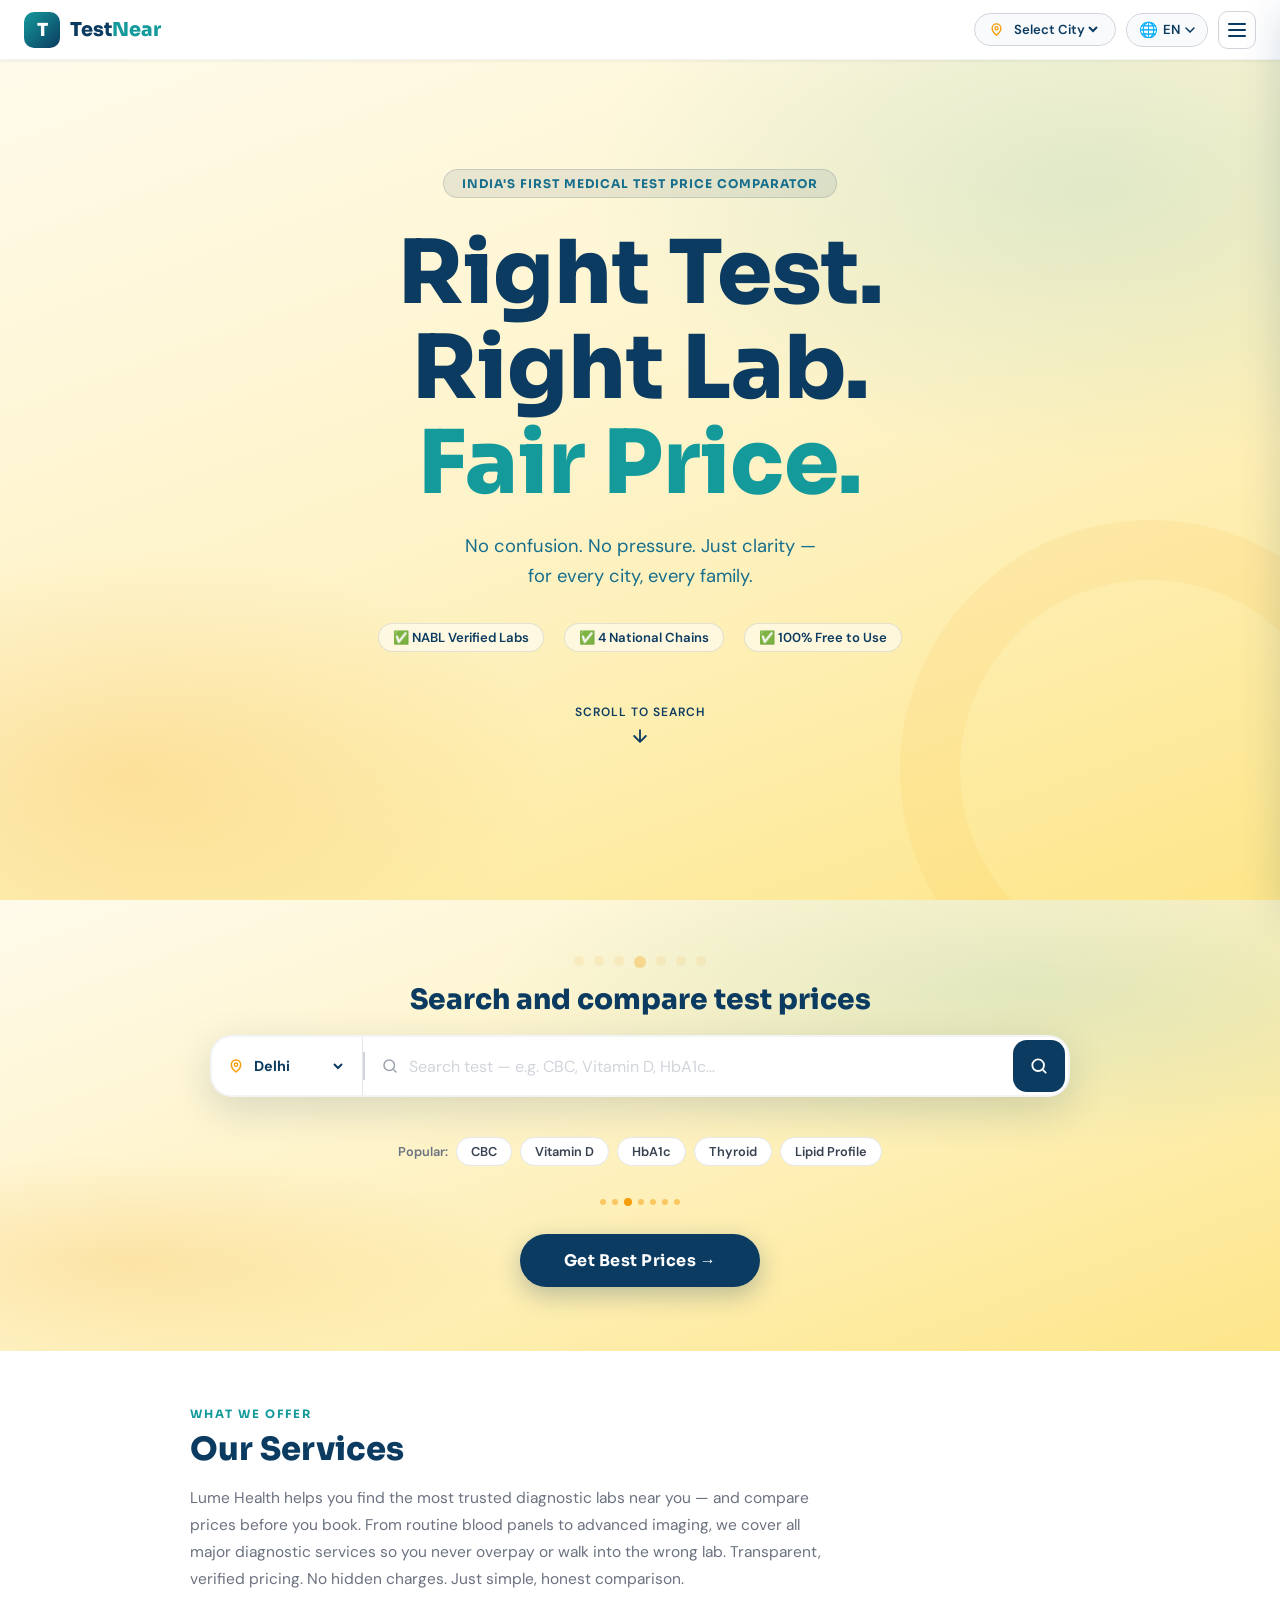
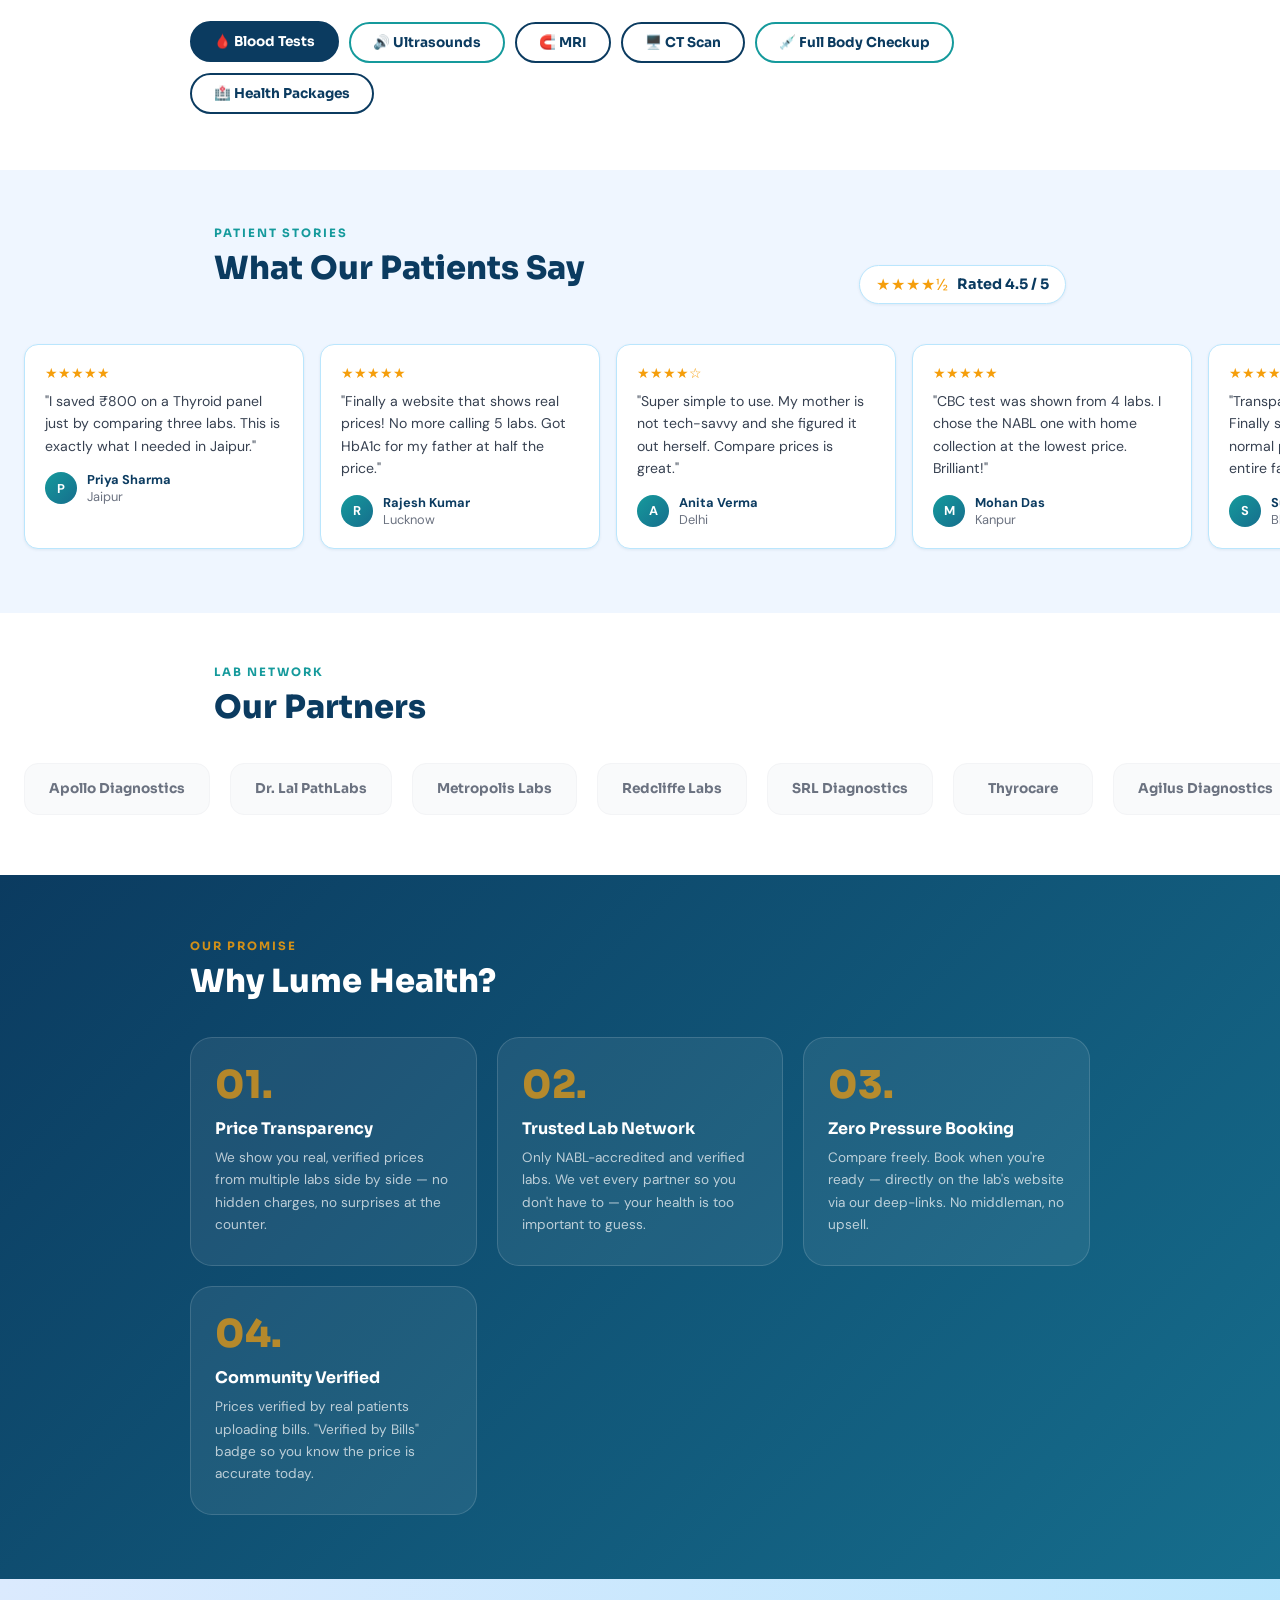
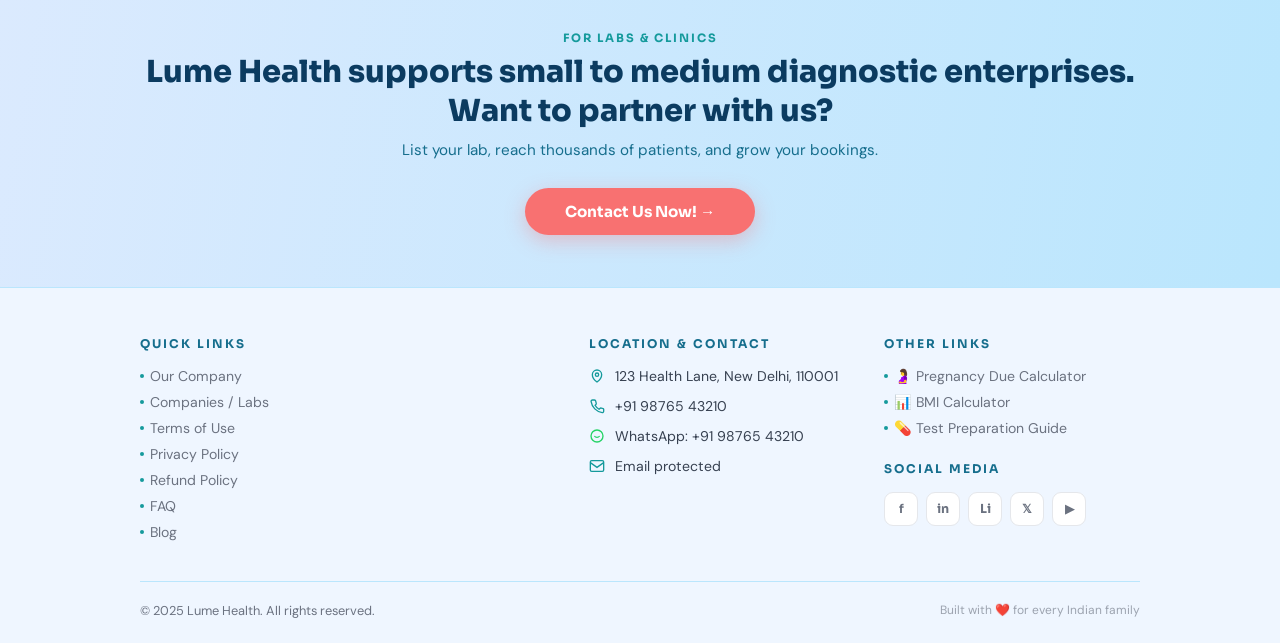
==== commit fe4069fe: "Connect frontend to live Render backend" ====
--- a/index.html
+++ b/index.html
@@ -3,7 +3,7 @@
 <head>
 <meta charset="UTF-8"/>
 <meta name="viewport" content="width=device-width,initial-scale=1"/>
-<title>TestNear – Right Test. Right Lab. Fair Price.</title>
+<title>Lume Health – Right Test. Right Lab. Fair Price.</title>
 <link rel="preconnect" href="https://fonts.googleapis.com"/>
 <link rel="preconnect" href="https://fonts.gstatic.com" crossorigin/>
 <link href="https://fonts.googleapis.com/css2?family=Sora:wght@400;500;600;700;800&family=DM+Sans:ital,wght@0,300;0,400;0,500;1,400&display=swap" rel="stylesheet"/>
@@ -796,7 +796,7 @@
     <p class="section-label">What We Offer</p>
     <h2 class="section-title">Our Services</h2>
     <p class="services-desc">
-      TestNear helps you find the most trusted diagnostic labs near you — and compare prices before you book.
+      Lume Health helps you find the most trusted diagnostic labs near you — and compare prices before you book.
       From routine blood panels to advanced imaging, we cover all major diagnostic services so you never overpay
       or walk into the wrong lab. Transparent, verified pricing. No hidden charges. Just simple, honest comparison.
     </p>
@@ -878,12 +878,12 @@
 </section>
 
 <!-- ═══════════════════════════════════════
-     WHY TESTNEAR
+     WHY Lume Health
 ════════════════════════════════════════ -->
 <section class="why-us">
   <div class="why-us-inner">
     <p class="section-label">Our Promise</p>
-    <h2 class="section-title" style="color:#fff">Why TestNear?</h2>
+    <h2 class="section-title" style="color:#fff">Why Lume Health?</h2>
     <div class="why-grid">
       <div class="why-card">
         <div class="why-num">01.</div>
@@ -914,9 +914,9 @@
 ════════════════════════════════════════ -->
 <section class="partner-cta">
   <p class="section-label" style="justify-content:center;display:block;text-align:center">For Labs & Clinics</p>
-  <h2 class="partner-cta-title">TestNear supports small to medium diagnostic enterprises.<br>Want to partner with us?</h2>
+  <h2 class="partner-cta-title">Lume Health supports small to medium diagnostic enterprises.<br>Want to partner with us?</h2>
   <p class="partner-cta-sub">List your lab, reach thousands of patients, and grow your bookings.</p>
-  <button class="contact-btn" onclick="window.location.href='mailto:partner@testnear.in'">Contact Us Now! →</button>
+  <button class="contact-btn" onclick="window.location.href='mailto:partner@Lume Health.in'">Contact Us Now! →</button>
 </section>
 
 <!-- ═══════════════════════════════════════
@@ -980,7 +980,7 @@
   </div>
 
   <div class="footer-bottom">
-    <p>© 2025 TestNear. All rights reserved.</p>
+    <p>© 2025 Lume Health. All rights reserved.</p>
     <p style="font-size:.75rem;color:#9CA3AF">Built with ❤️ for every Indian family</p>
   </div>
 </footer>
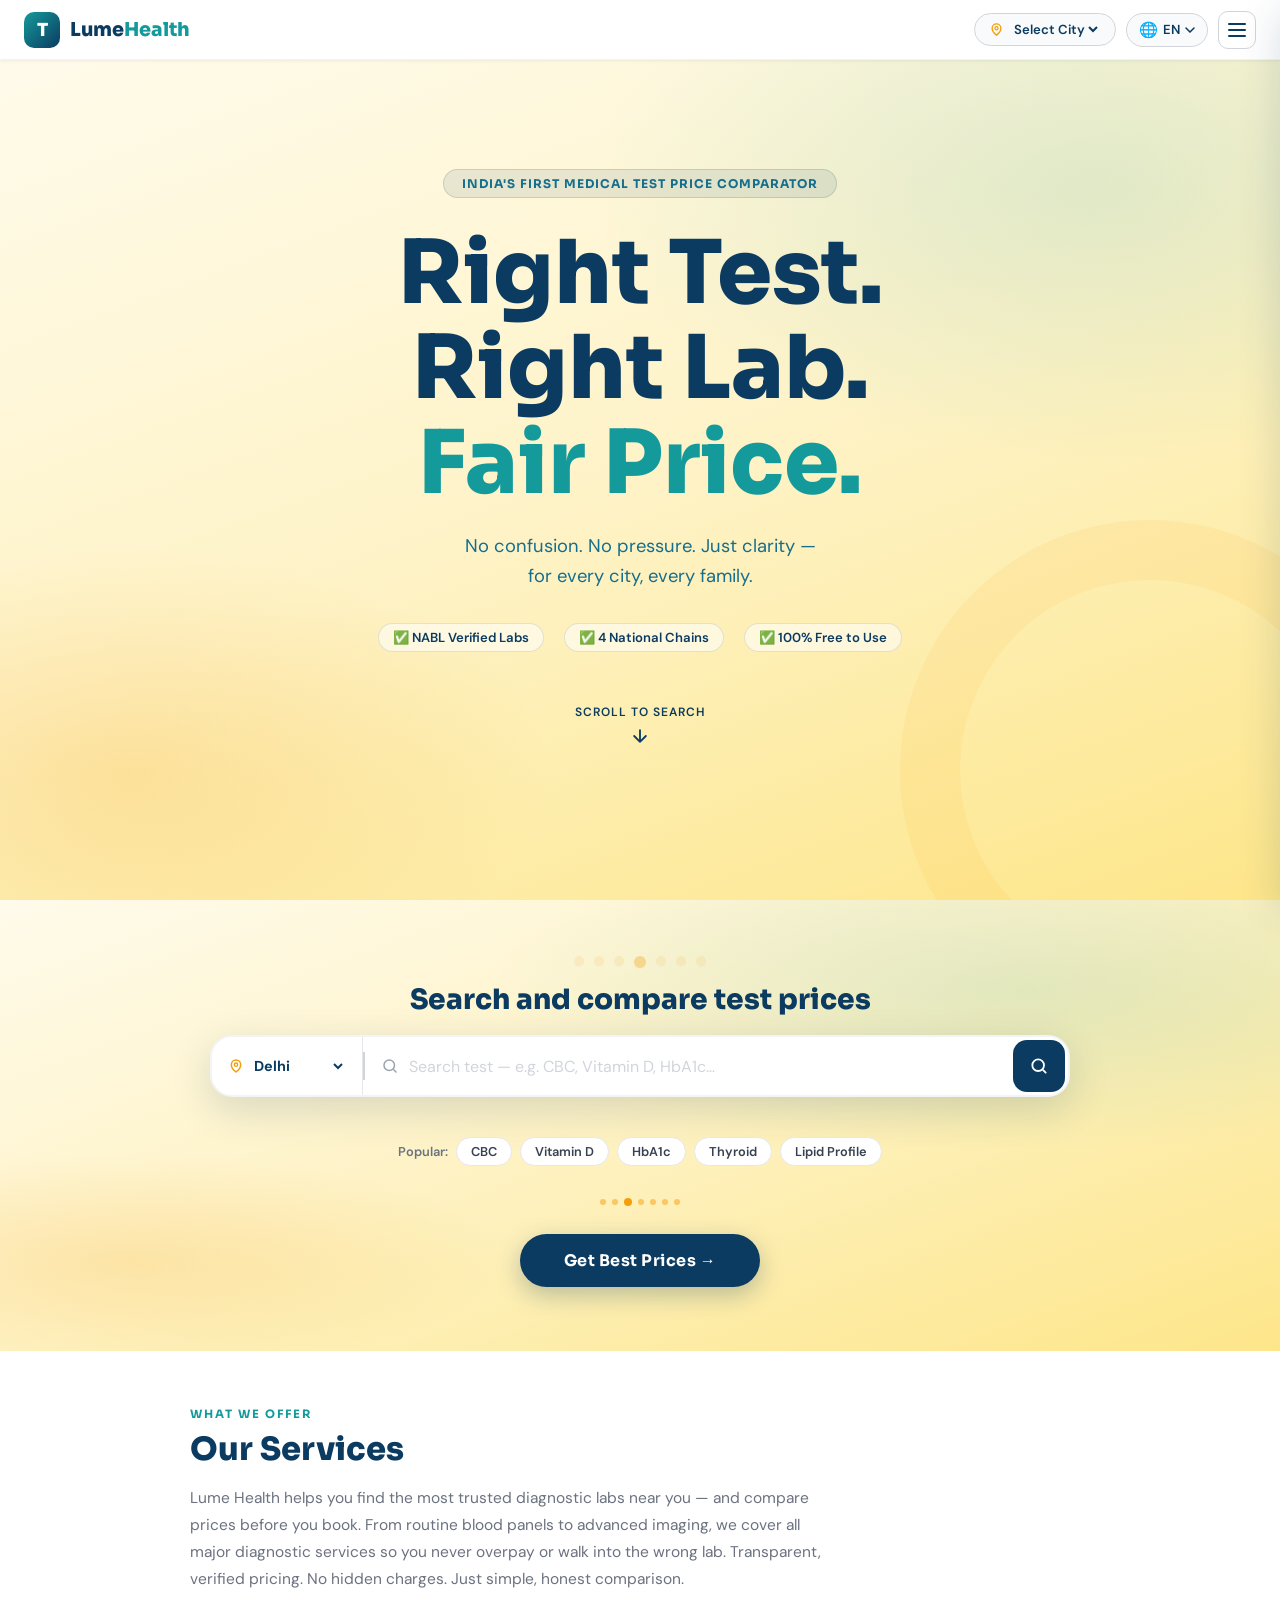
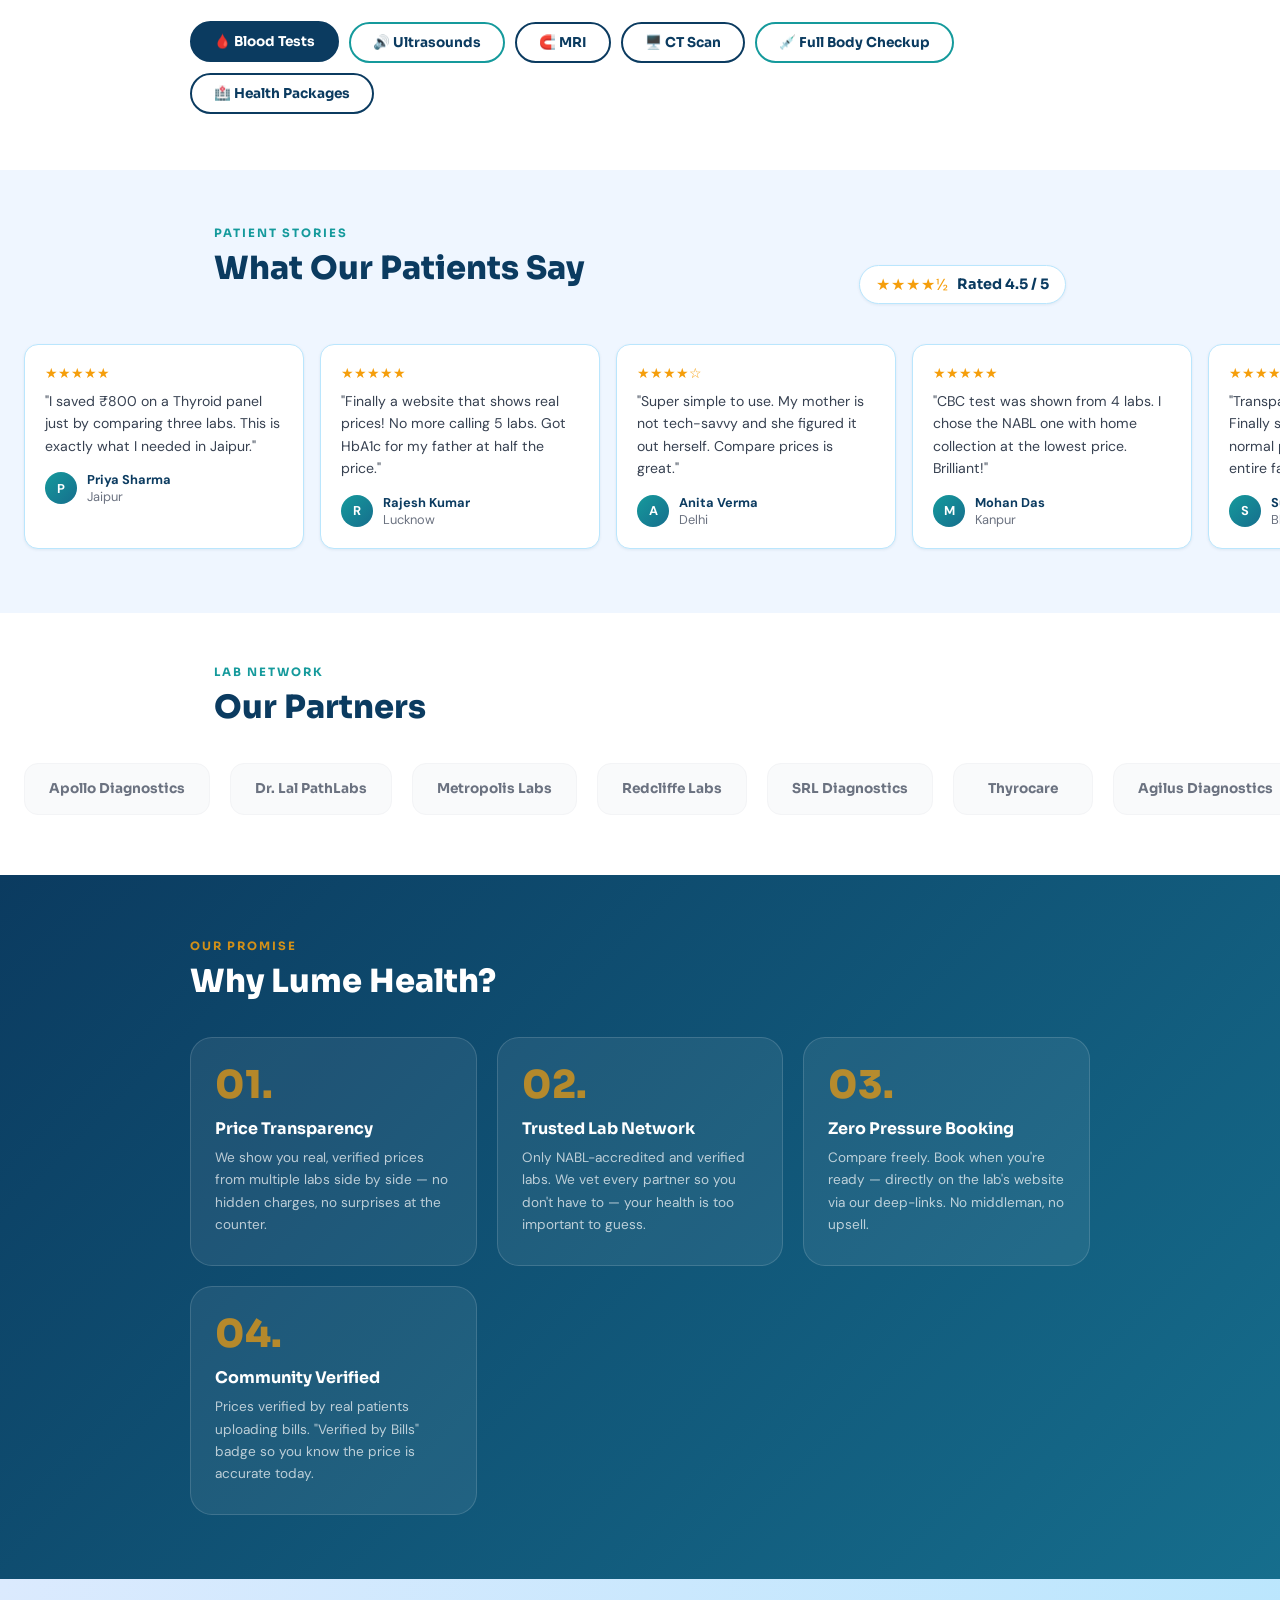
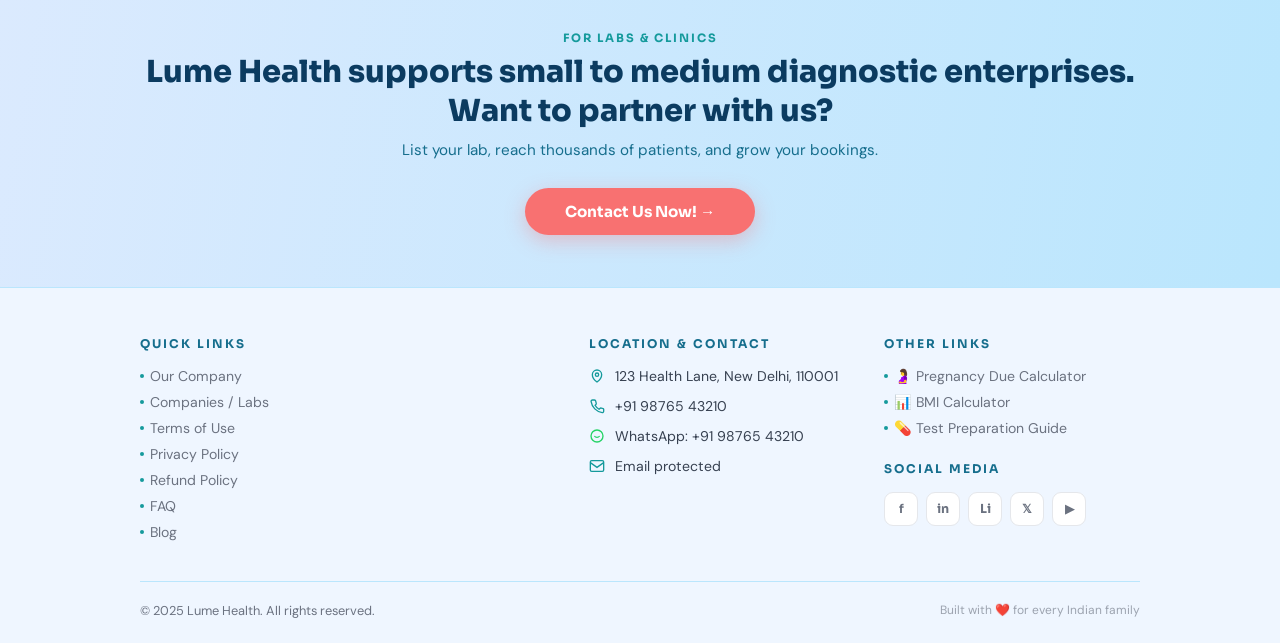
==== commit 4e3b02b6: "Connect frontend to live Render backend" ====
--- a/index.html
+++ b/index.html
@@ -634,7 +634,7 @@
 <header class="topbar" id="stickyNav">
   <a href="/" class="logo">
     <div class="logo-icon">T</div>
-    <span class="logo-text">Test<span>Near</span></span>
+    <span class="logo-text">Lume<span>Health</span></span>
   </a>
   <div class="topbar-right">
     <div class="city-pill">
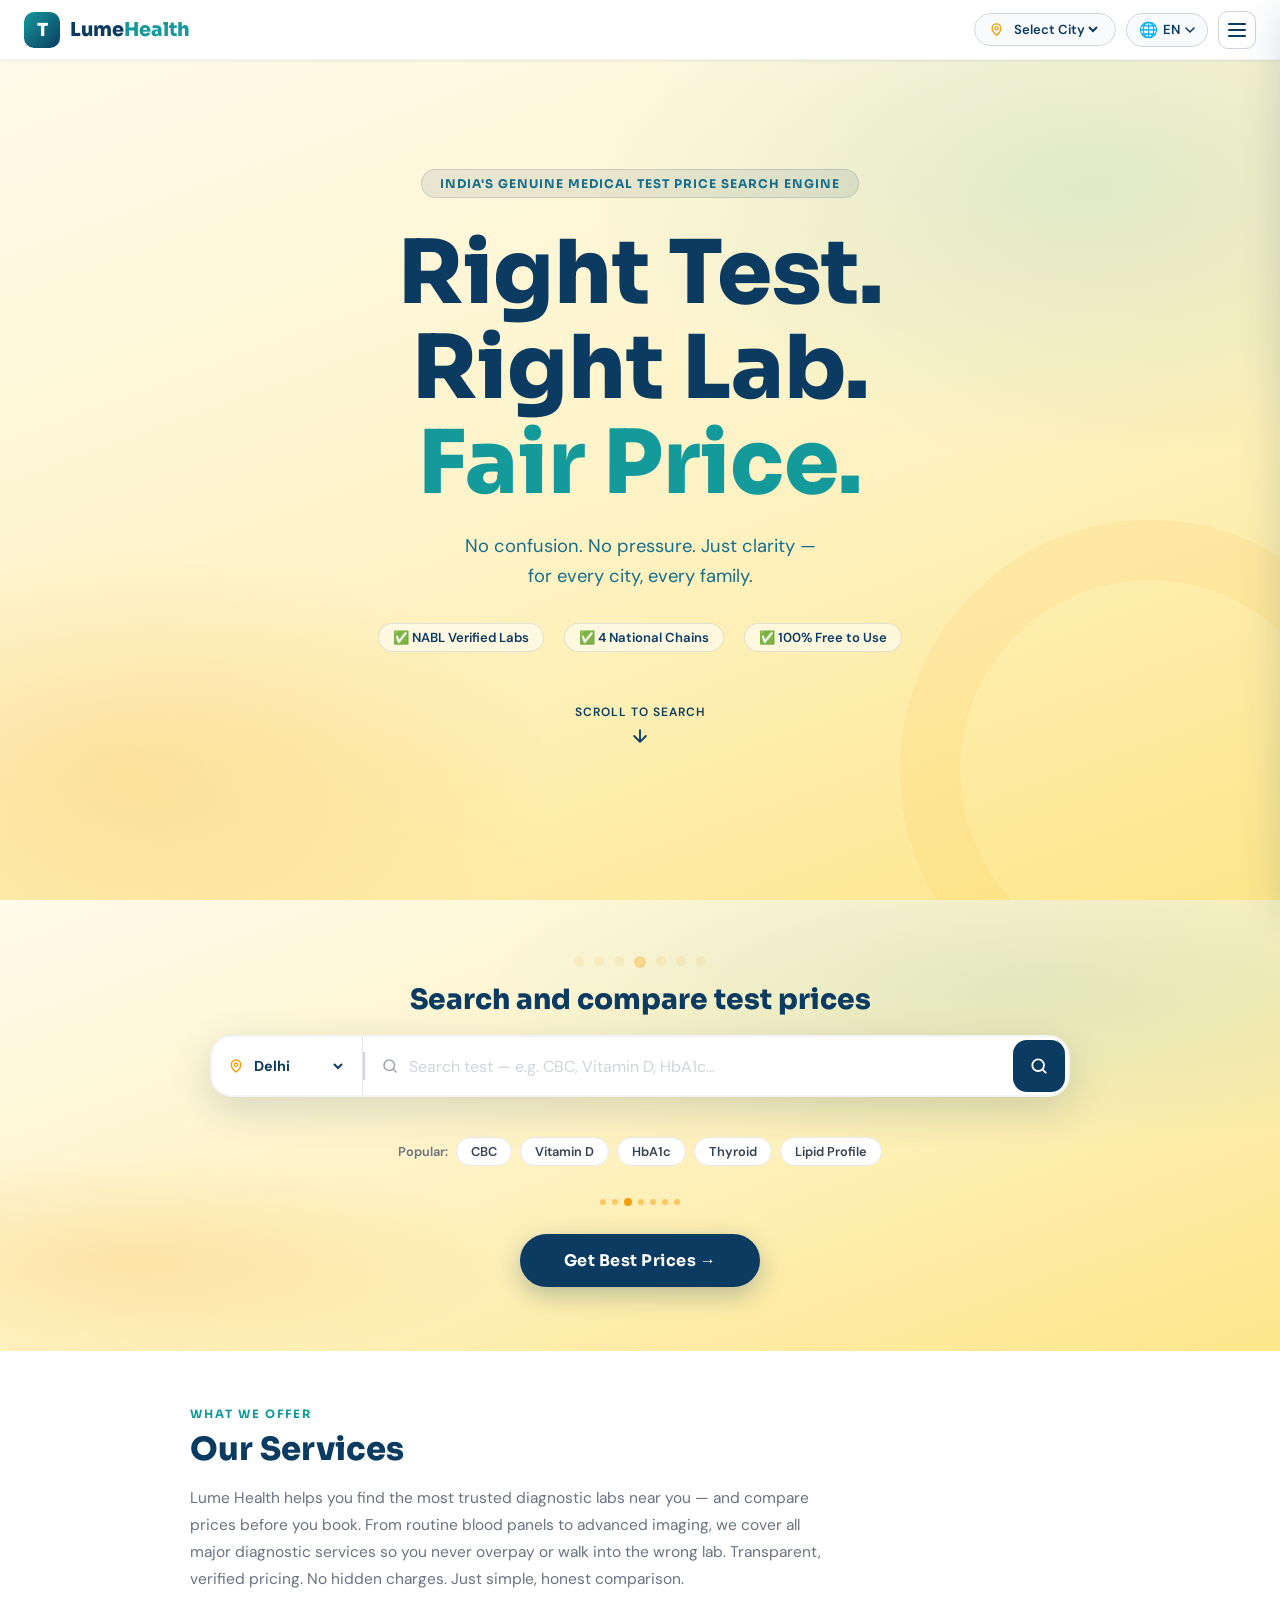
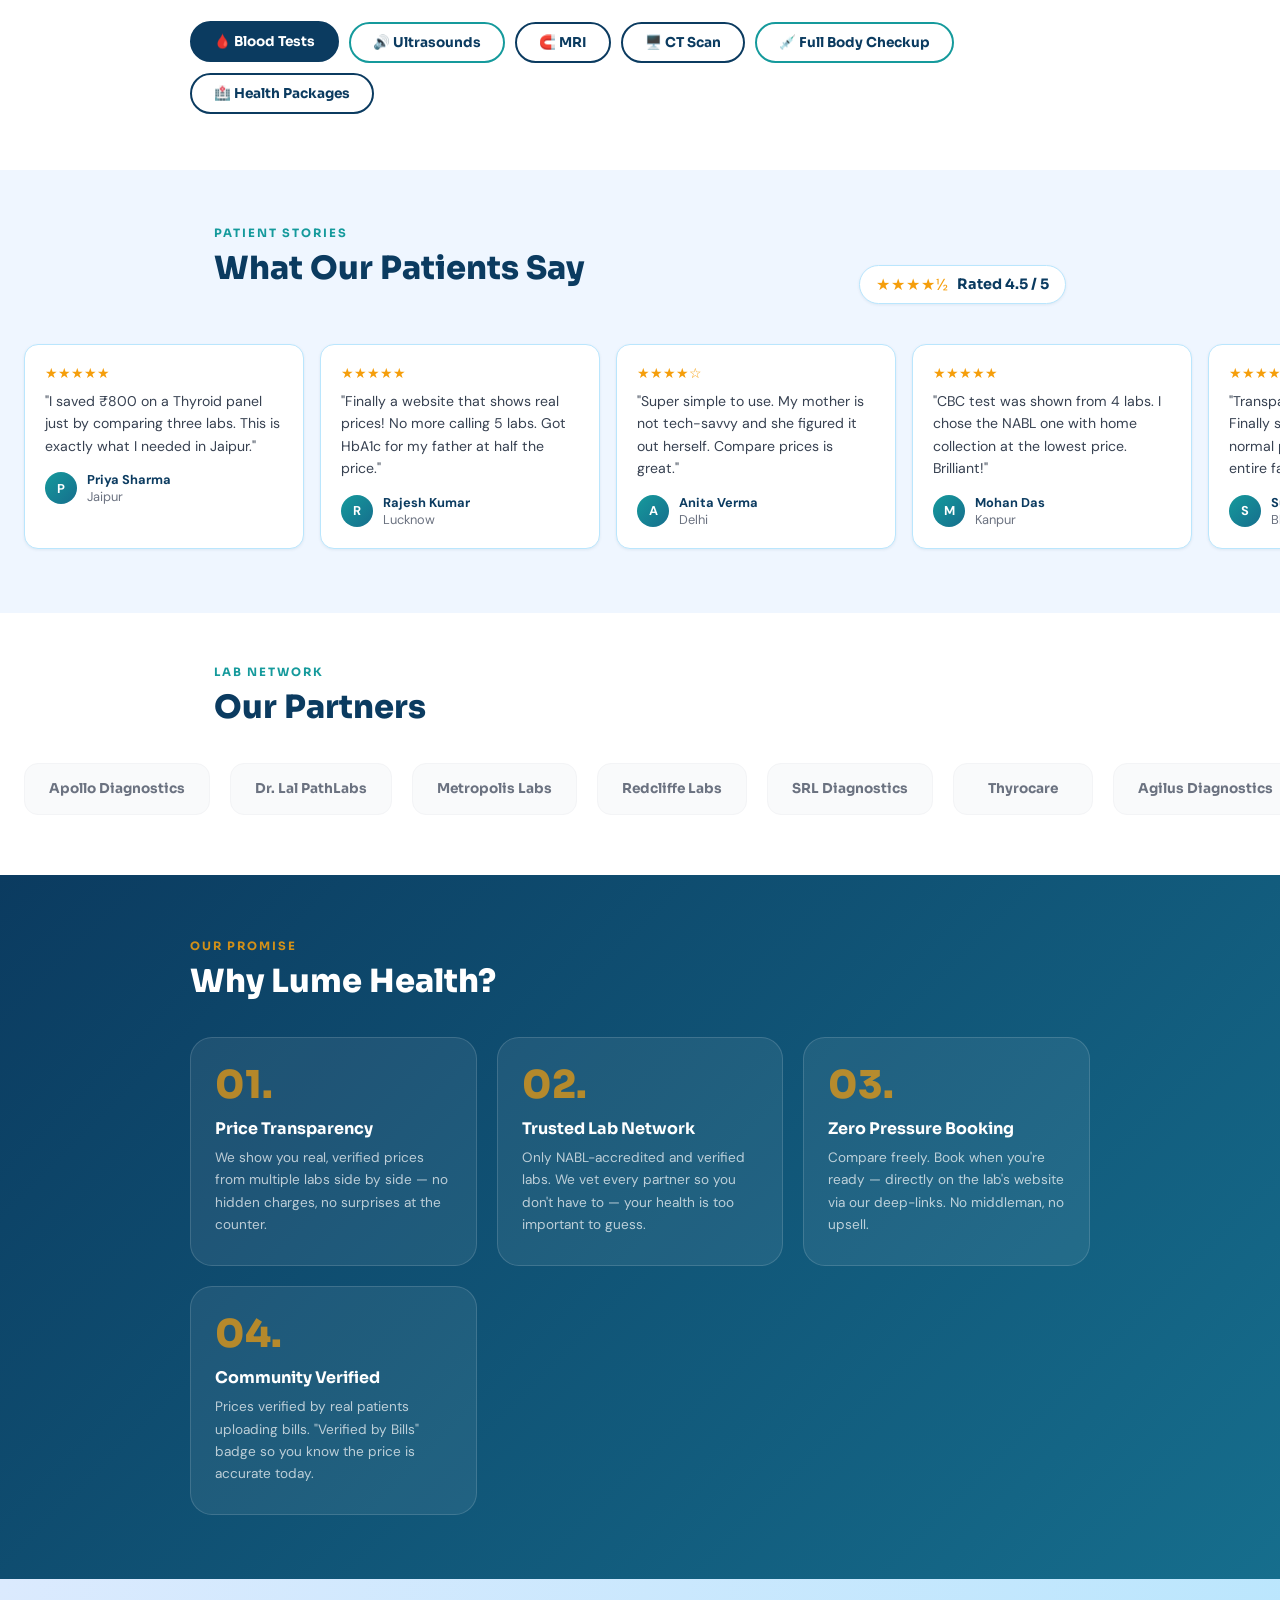
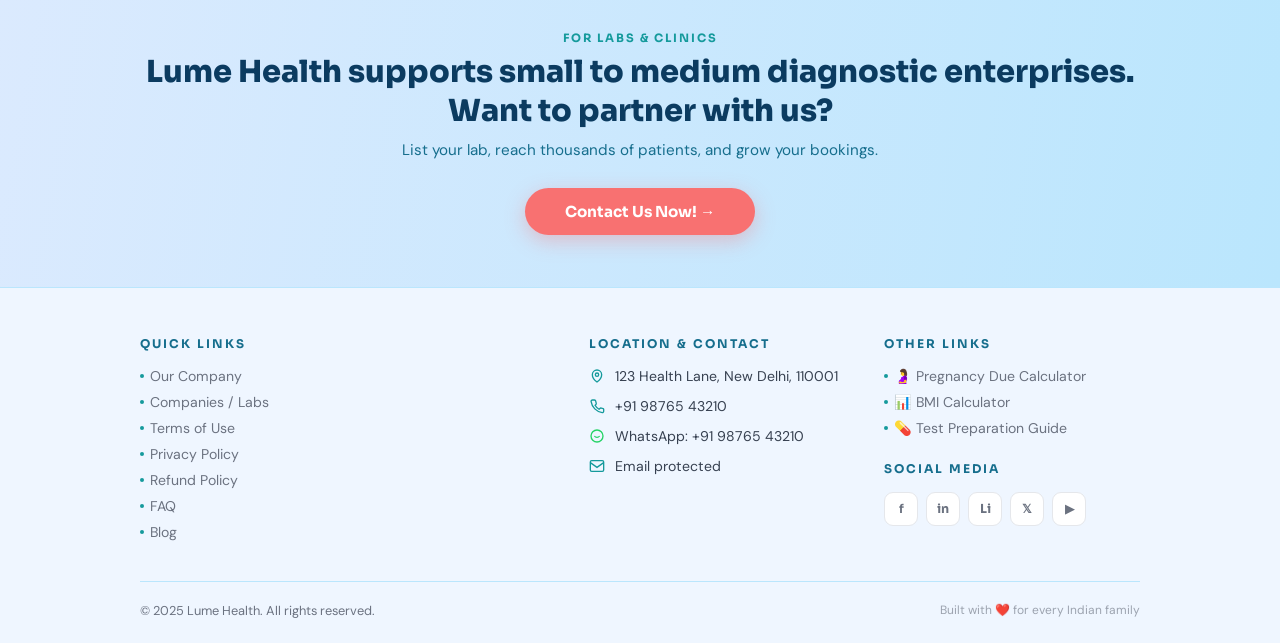
==== commit 2139a8fa: "Connect frontend to live Render backend" ====
--- a/index.html
+++ b/index.html
@@ -698,7 +698,7 @@
 <section class="splash">
   <!-- Centre messaging -->
   <div class="splash-body">
-    <div class="splash-badge">India's First Medical Test Price Comparator</div>
+    <div class="splash-badge">India's Genuine Medical Test Price Search Engine</div>
     <h1 class="splash-headline">Right Test.<br>Right Lab.<br><em>Fair Price.</em></h1>
     <p class="splash-sub">No confusion. No pressure. Just clarity —<br>for every city, every family.</p>
     <div class="splash-trust">
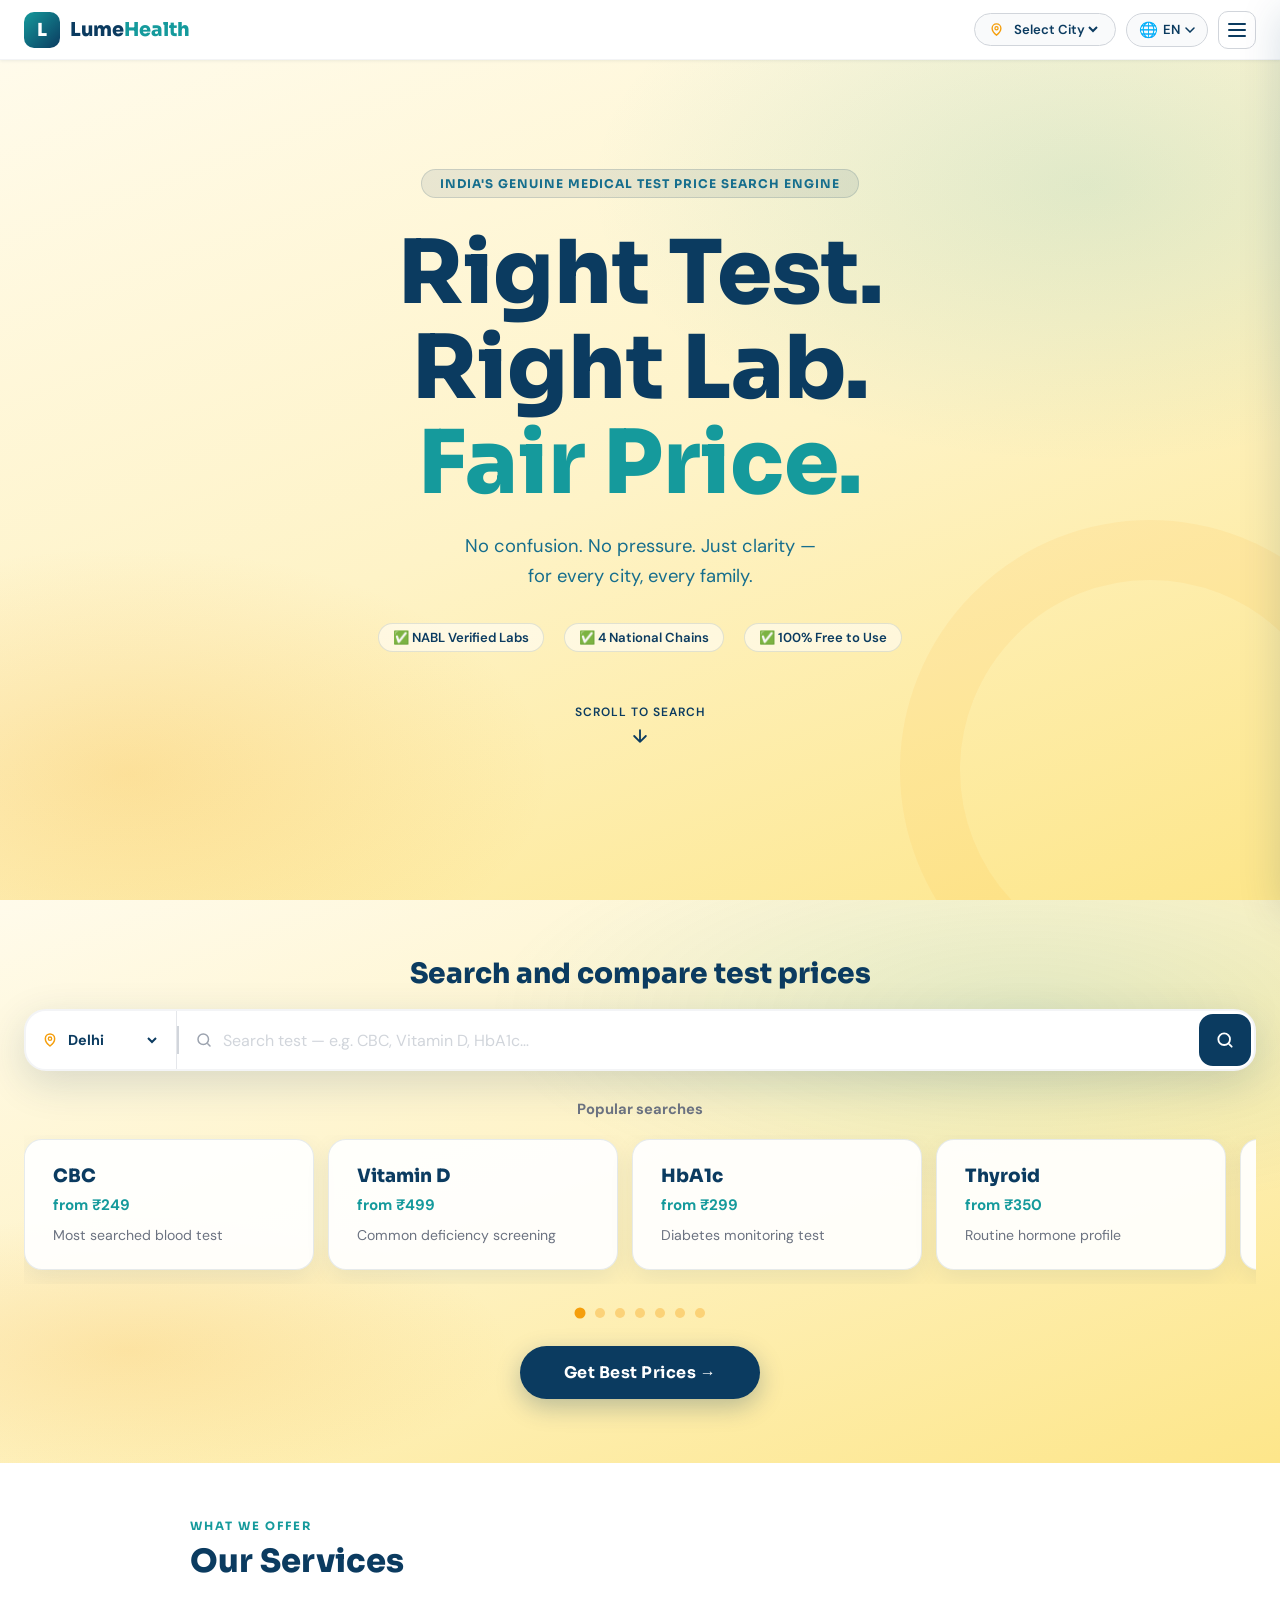
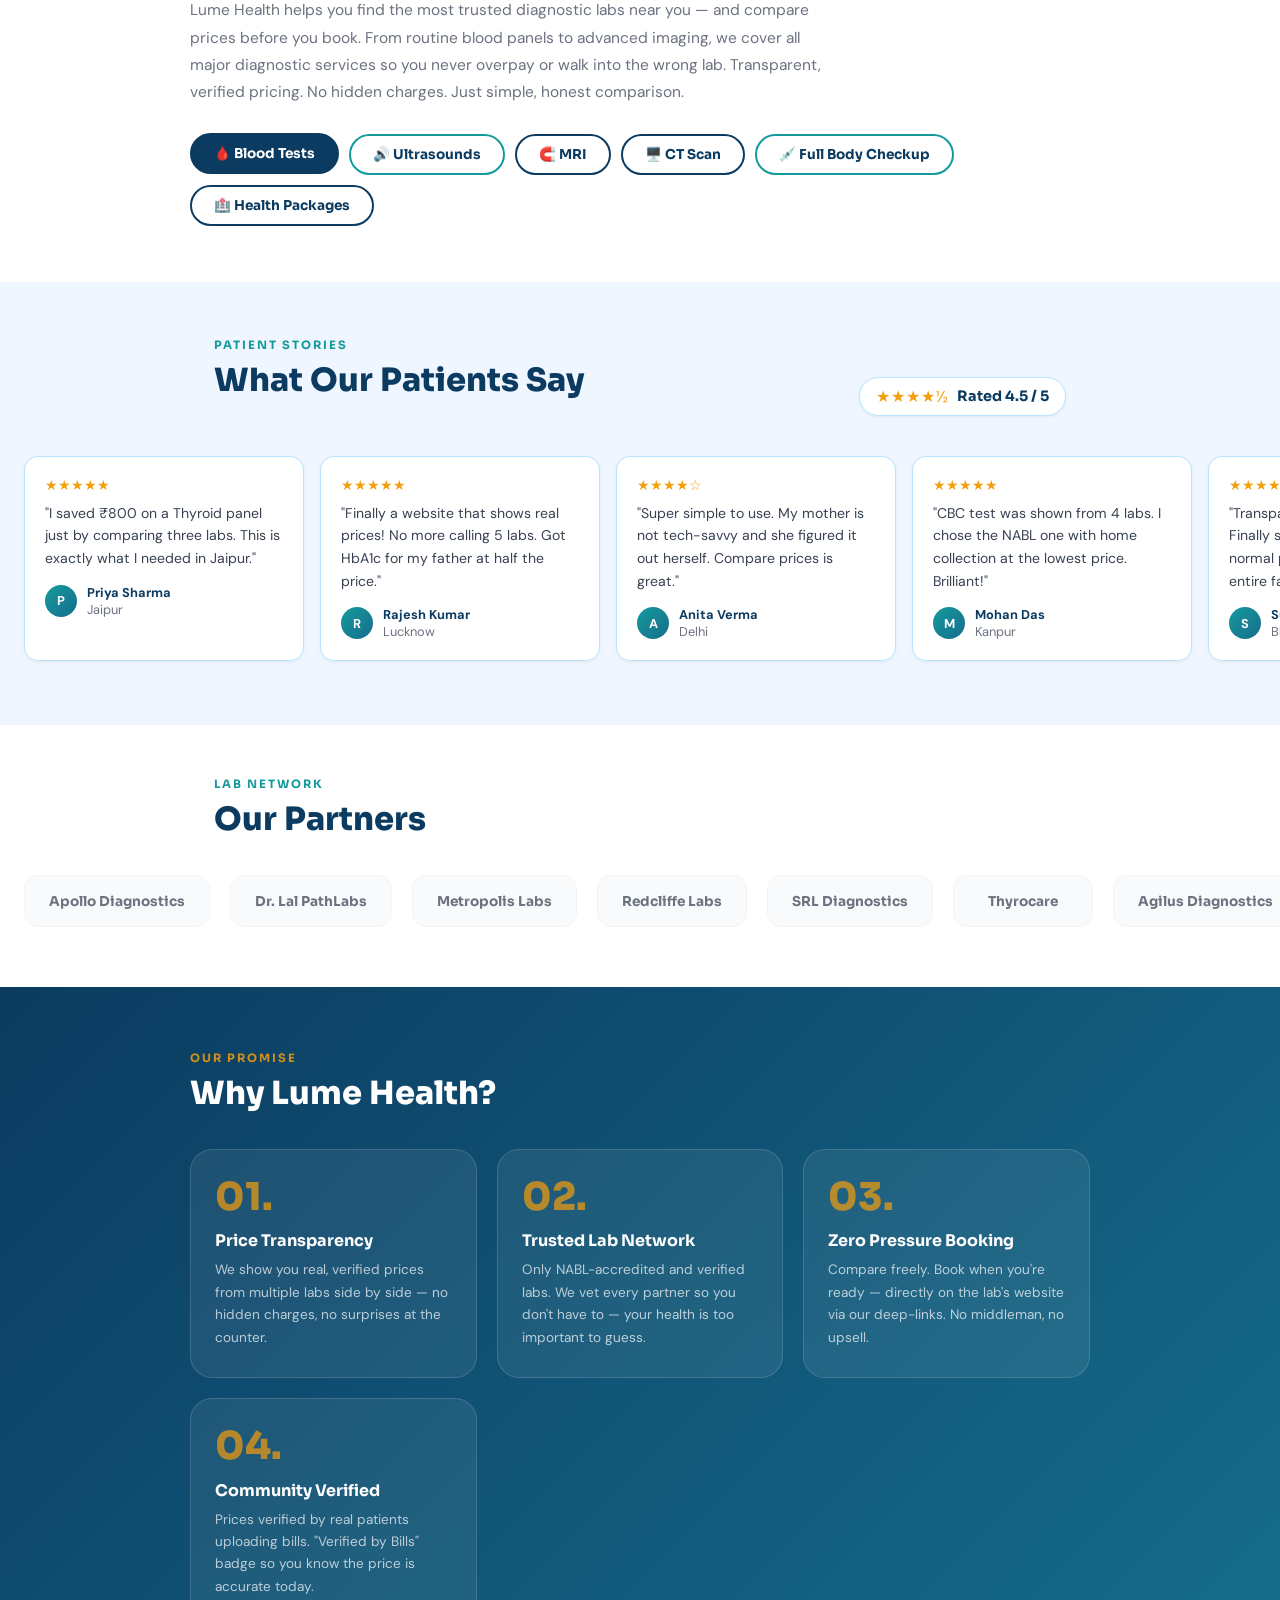
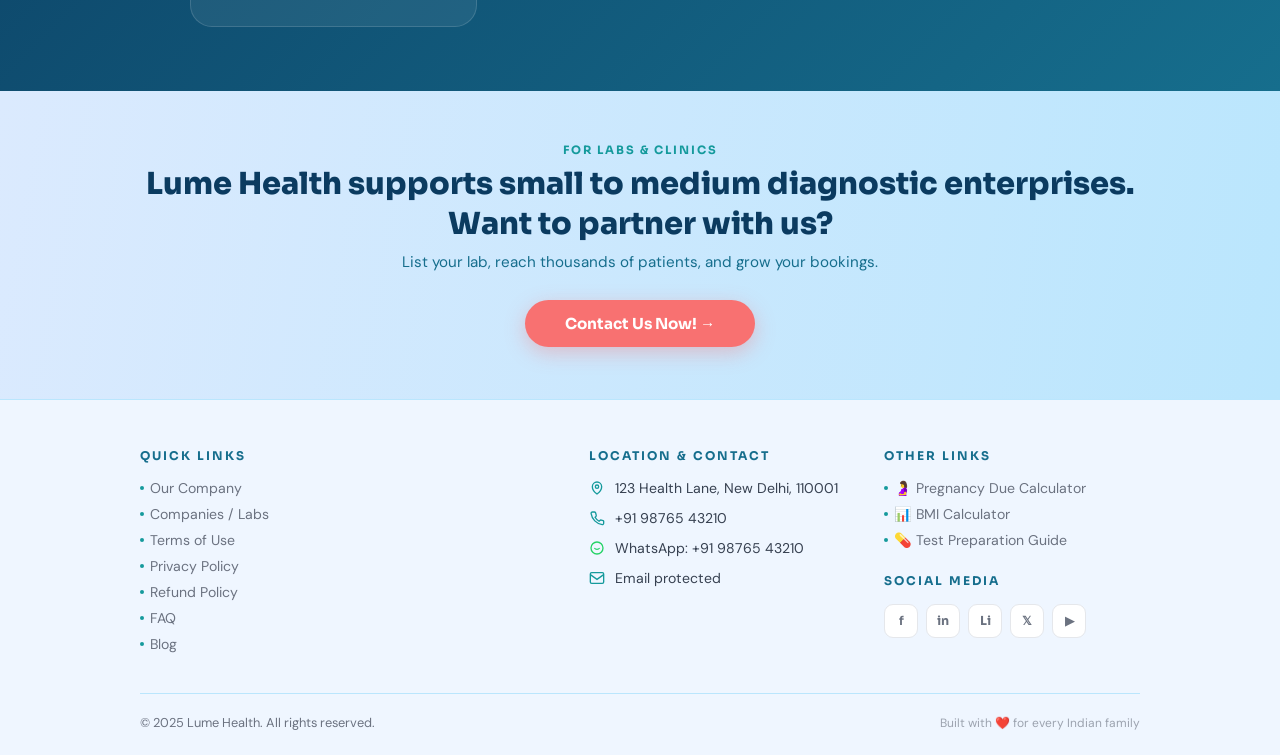
==== commit ed757cc4: "Connect frontend to live Render backend" ====
--- a/index.html
+++ b/index.html
@@ -8,21 +8,18 @@
 <link rel="preconnect" href="https://fonts.gstatic.com" crossorigin/>
 <link href="https://fonts.googleapis.com/css2?family=Sora:wght@400;500;600;700;800&family=DM+Sans:ital,wght@0,300;0,400;0,500;1,400&display=swap" rel="stylesheet"/>
 <style>
-/* ──────────────────────────────────────────
-   TOKENS
-────────────────────────────────────────── */
 :root{
-  --navy:   #0B3B60;
-  --teal:   #159A9C;
-  --ocean:  #166E8D;
-  --gold:   #F59E0B;
+  --navy:#0B3B60;
+  --teal:#159A9C;
+  --ocean:#166E8D;
+  --gold:#F59E0B;
   --gold-lt:#FEF3C7;
   --gold-bg:#FFFBEB;
-  --rose:   #F87171;
-  --sky:    #BAE6FD;
-  --sky-bg: #EFF6FF;
-  --white:  #FFFFFF;
-  --gray50: #F9FAFB;
+  --rose:#F87171;
+  --sky:#BAE6FD;
+  --sky-bg:#EFF6FF;
+  --white:#FFFFFF;
+  --gray50:#F9FAFB;
   --gray100:#F3F4F6;
   --gray200:#E5E7EB;
   --gray300:#D1D5DB;
@@ -45,251 +42,398 @@
 
 *,*::before,*::after{box-sizing:border-box;margin:0;padding:0}
 html{scroll-behavior:smooth}
-body{font-family:var(--ff-body);color:var(--gray900);background:var(--white);overflow-x:hidden;padding-top:60px}
+body{
+  font-family:var(--ff-body);
+  color:var(--gray900);
+  background:var(--white);
+  overflow-x:hidden;
+  padding-top:60px;
+}
 a{text-decoration:none;color:inherit}
 button{cursor:pointer;font-family:var(--ff-body)}
 img{max-width:100%;display:block}
 
-/* ──────────────────────────────────────────
-   SPLASH — full viewport
-────────────────────────────────────────── */
 .splash{
   min-height:calc(100vh - 60px);
   background:linear-gradient(160deg,#FFFBEB 0%,#FEF3C7 50%,#FDE68A 100%);
-  display:flex;flex-direction:column;
-  position:relative;overflow:hidden;
+  display:flex;
+  flex-direction:column;
+  position:relative;
+  overflow:hidden;
 }
 .splash::before{
-  content:"";position:absolute;inset:0;
+  content:"";
+  position:absolute;
+  inset:0;
   background:
     radial-gradient(ellipse 65% 55% at 85% 15%,rgba(21,154,156,.13) 0%,transparent 60%),
     radial-gradient(ellipse 55% 45% at 10% 85%,rgba(245,158,11,.20) 0%,transparent 60%);
   pointer-events:none;
 }
 .splash::after{
-  content:"";position:absolute;
-  width:500px;height:500px;border-radius:50%;
+  content:"";
+  position:absolute;
+  width:500px;
+  height:500px;
+  border-radius:50%;
   border:60px solid rgba(245,158,11,.08);
-  right:-120px;bottom:-120px;pointer-events:none;
-}
-.splash-topbar{
-  position:relative;z-index:10;
-  display:flex;align-items:center;justify-content:space-between;
-  padding:18px 28px;
+  right:-120px;
+  bottom:-120px;
+  pointer-events:none;
 }
 .splash-body{
-  flex:1;display:flex;flex-direction:column;
-  align-items:center;justify-content:center;
-  text-align:center;padding:40px 24px 80px;
-  position:relative;z-index:5;
+  flex:1;
+  display:flex;
+  flex-direction:column;
+  align-items:center;
+  justify-content:center;
+  text-align:center;
+  padding:40px 24px 80px;
+  position:relative;
+  z-index:5;
 }
 .splash-badge{
   display:inline-block;
-  background:rgba(11,59,96,.09);border:1.5px solid rgba(11,59,96,.14);
-  border-radius:999px;padding:6px 18px;
-  font-family:var(--ff-head);font-size:.75rem;font-weight:700;
-  letter-spacing:1px;text-transform:uppercase;color:var(--ocean);
+  background:rgba(11,59,96,.09);
+  border:1.5px solid rgba(11,59,96,.14);
+  border-radius:999px;
+  padding:6px 18px;
+  font-family:var(--ff-head);
+  font-size:.75rem;
+  font-weight:700;
+  letter-spacing:1px;
+  text-transform:uppercase;
+  color:var(--ocean);
   margin-bottom:28px;
 }
 .splash-headline{
   font-family:var(--ff-head);
   font-size:clamp(2.6rem,8vw,5.5rem);
-  font-weight:800;line-height:1.08;
-  color:var(--navy);margin-bottom:20px;
+  font-weight:800;
+  line-height:1.08;
+  color:var(--navy);
+  margin-bottom:20px;
   animation:fadeUp .8s ease both;
 }
-.splash-headline em{color:var(--teal);font-style:normal;animation:fadeUp .8s .15s ease both}
+.splash-headline em{
+  color:var(--teal);
+  font-style:normal;
+  animation:fadeUp .8s .15s ease both;
+}
 .splash-sub{
-  font-size:clamp(.95rem,2vw,1.15rem);color:var(--ocean);line-height:1.65;
-  margin-bottom:32px;animation:fadeUp .8s .25s ease both;
+  font-size:clamp(.95rem,2vw,1.15rem);
+  color:var(--ocean);
+  line-height:1.65;
+  margin-bottom:32px;
+  animation:fadeUp .8s .25s ease both;
 }
 .splash-trust{
-  display:flex;flex-wrap:wrap;justify-content:center;gap:10px 20px;
-  margin-bottom:52px;animation:fadeUp .8s .35s ease both;
+  display:flex;
+  flex-wrap:wrap;
+  justify-content:center;
+  gap:10px 20px;
+  margin-bottom:52px;
+  animation:fadeUp .8s .35s ease both;
 }
 .splash-trust span{
-  font-size:.82rem;font-weight:600;color:var(--navy);
-  background:rgba(255,255,255,.55);border:1.5px solid rgba(11,59,96,.12);
-  border-radius:999px;padding:5px 14px;
+  font-size:.82rem;
+  font-weight:600;
+  color:var(--navy);
+  background:rgba(255,255,255,.55);
+  border:1.5px solid rgba(11,59,96,.12);
+  border-radius:999px;
+  padding:5px 14px;
 }
 .scroll-hint{
-  display:flex;flex-direction:column;align-items:center;gap:6px;
+  display:flex;
+  flex-direction:column;
+  align-items:center;
+  gap:6px;
   animation:fadeUp .8s .5s ease both;
-  cursor:pointer;color:var(--navy);opacity:.65;transition:opacity .2s;
+  cursor:pointer;
+  color:var(--navy);
+  opacity:.65;
+  transition:opacity .2s;
 }
 .scroll-hint:hover{opacity:1}
-.scroll-text{font-size:.75rem;font-weight:600;letter-spacing:1px;text-transform:uppercase}
+.scroll-text{
+  font-size:.75rem;
+  font-weight:600;
+  letter-spacing:1px;
+  text-transform:uppercase;
+}
 .scroll-arrow{animation:arrowBounce 1.5s ease-in-out infinite}
-@keyframes fadeUp{from{opacity:0;transform:translateY(22px)}to{opacity:1;transform:translateY(0)}}
-@keyframes arrowBounce{0%,100%{transform:translateY(0)}50%{transform:translateY(6px)}}
-
-/* ──────────────────────────────────────────
-   FIXED HEADER
-────────────────────────────────────────── */
+
+@keyframes fadeUp{
+  from{opacity:0;transform:translateY(22px)}
+  to{opacity:1;transform:translateY(0)}
+}
+@keyframes arrowBounce{
+  0%,100%{transform:translateY(0)}
+  50%{transform:translateY(6px)}
+}
+
 .topbar{
-  position:fixed;top:0;left:0;right:0;z-index:100;
+  position:fixed;
+  top:0;
+  left:0;
+  right:0;
+  z-index:100;
   background:var(--white);
   border-bottom:1.5px solid var(--gray100);
-  padding:0 24px;height:60px;
-  display:flex;align-items:center;justify-content:space-between;
+  padding:0 24px;
+  height:60px;
+  display:flex;
+  align-items:center;
+  justify-content:space-between;
   box-shadow:var(--shadow-sm);
 }
 
-/* Logo */
-.logo{display:flex;align-items:center;gap:10px;text-decoration:none}
+.logo{
+  display:flex;
+  align-items:center;
+  gap:10px;
+  text-decoration:none;
+}
 .logo-icon{
-  width:36px;height:36px;border-radius:10px;
+  width:36px;
+  height:36px;
+  border-radius:10px;
   background:linear-gradient(135deg,var(--teal),var(--navy));
-  display:grid;place-items:center;
-  color:#fff;font-size:18px;font-weight:800;font-family:var(--ff-head);
-}
-.logo-text{font-family:var(--ff-head);font-size:1.2rem;font-weight:800;color:var(--navy)}
+  display:grid;
+  place-items:center;
+  color:#fff;
+  font-size:18px;
+  font-weight:800;
+  font-family:var(--ff-head);
+}
+.logo-text{
+  font-family:var(--ff-head);
+  font-size:1.2rem;
+  font-weight:800;
+  color:var(--navy);
+}
 .logo-text span{color:var(--teal)}
-.topbar-right{display:flex;align-items:center;gap:10px}
+
+.topbar-right{
+  display:flex;
+  align-items:center;
+  gap:10px;
+}
 .city-pill{
-  display:flex;align-items:center;gap:6px;
-  background:var(--gray50);border:1.5px solid var(--gray300);
-  border-radius:999px;padding:6px 14px;
-  font-size:.82rem;font-weight:500;color:var(--gray700);
-  cursor:pointer;transition:border-color .2s;
+  display:flex;
+  align-items:center;
+  gap:6px;
+  background:var(--gray50);
+  border:1.5px solid var(--gray300);
+  border-radius:999px;
+  padding:6px 14px;
+  font-size:.82rem;
+  font-weight:500;
+  color:var(--gray700);
+  cursor:pointer;
+  transition:border-color .2s;
 }
 .city-pill:hover{border-color:var(--teal)}
 .city-pill select{
-  border:none;background:transparent;font-size:.82rem;
-  font-family:var(--ff-body);font-weight:600;color:var(--navy);
-  cursor:pointer;outline:none;
-}
-.pin-svg{color:var(--gold);display:grid;place-items:center}
+  border:none;
+  background:transparent;
+  font-size:.82rem;
+  font-family:var(--ff-body);
+  font-weight:600;
+  color:var(--navy);
+  cursor:pointer;
+  outline:none;
+}
+.pin-svg{
+  color:var(--gold);
+  display:grid;
+  place-items:center;
+}
 .hamburger-nav{
-  width:38px;height:38px;border-radius:10px;
-  border:1.5px solid var(--gray300);background:var(--white);
-  display:grid;place-items:center;cursor:pointer;
+  width:38px;
+  height:38px;
+  border-radius:10px;
+  border:1.5px solid var(--gray300);
+  background:var(--white);
+  display:grid;
+  place-items:center;
+  cursor:pointer;
   transition:background .2s,border-color .2s;
 }
-.hamburger-nav:hover{background:var(--navy);border-color:var(--navy)}
+.hamburger-nav:hover{
+  background:var(--navy);
+  border-color:var(--navy);
+}
 .hamburger-nav:hover .ham-line{background:var(--white)}
 
-/* Hamburger (splash — semi-transparent) */
-.hamburger{
-  width:38px;height:38px;border-radius:10px;
-  border:1.5px solid rgba(11,59,96,.2);background:rgba(255,255,255,.5);
-  display:grid;place-items:center;cursor:pointer;
-  transition:background .2s,border-color .2s;
-}
-.hamburger:hover{background:var(--navy);border-color:var(--navy)}
-.hamburger:hover .ham-line{background:var(--white)}
-.ham-lines{display:flex;flex-direction:column;gap:4px}
-.ham-line{width:18px;height:2px;border-radius:2px;background:var(--navy);transition:background .2s}
-
-/* Language switcher */
-.lang-switcher{position:relative;display:flex;align-items:center;}
+.ham-lines{
+  display:flex;
+  flex-direction:column;
+  gap:4px;
+}
+.ham-line{
+  width:18px;
+  height:2px;
+  border-radius:2px;
+  background:var(--navy);
+  transition:background .2s;
+}
+
+.lang-switcher{
+  position:relative;
+  display:flex;
+  align-items:center;
+}
 .lang-btn{
-  display:flex;align-items:center;gap:5px;
-  background:var(--gray50);border:1.5px solid var(--gray300);
-  border-radius:999px;padding:6px 12px;
-  font-size:.82rem;font-weight:600;color:var(--navy);
-  cursor:pointer;transition:border-color .2s,background .2s;
+  display:flex;
+  align-items:center;
+  gap:5px;
+  background:var(--gray50);
+  border:1.5px solid var(--gray300);
+  border-radius:999px;
+  padding:6px 12px;
+  font-size:.82rem;
+  font-weight:600;
+  color:var(--navy);
+  cursor:pointer;
+  transition:border-color .2s,background .2s;
   white-space:nowrap;
 }
-.lang-btn:hover{border-color:var(--teal);background:var(--white)}
+.lang-btn:hover{
+  border-color:var(--teal);
+  background:var(--white);
+}
 .lang-globe{font-size:.95rem}
 .lang-dropdown{
-  position:absolute;top:calc(100% + 8px);right:0;
-  background:var(--white);border:1.5px solid var(--gray100);
-  border-radius:var(--radius-md);box-shadow:var(--shadow-lg);
-  min-width:160px;overflow:hidden;
-  opacity:0;pointer-events:none;transform:translateY(-6px);
-  transition:opacity .2s,transform .2s;z-index:300;
-}
-.lang-dropdown.open{opacity:1;pointer-events:all;transform:translateY(0)}
+  position:absolute;
+  top:calc(100% + 8px);
+  right:0;
+  background:var(--white);
+  border:1.5px solid var(--gray100);
+  border-radius:var(--radius-md);
+  box-shadow:var(--shadow-lg);
+  min-width:160px;
+  overflow:hidden;
+  opacity:0;
+  pointer-events:none;
+  transform:translateY(-6px);
+  transition:opacity .2s,transform .2s;
+  z-index:300;
+}
+.lang-dropdown.open{
+  opacity:1;
+  pointer-events:all;
+  transform:translateY(0);
+}
 .lang-option{
-  display:flex;align-items:center;gap:10px;
-  padding:10px 14px;font-size:.88rem;font-weight:500;color:var(--gray700);
-  cursor:pointer;transition:background .15s,color .15s;
-}
-.lang-option:hover{background:var(--gold-lt);color:var(--navy)}
-.lang-option.active{background:var(--navy);color:#fff;font-weight:700}
+  display:flex;
+  align-items:center;
+  gap:10px;
+  padding:10px 14px;
+  font-size:.88rem;
+  font-weight:500;
+  color:var(--gray700);
+  cursor:pointer;
+  transition:background .15s,color .15s;
+}
+.lang-option:hover{
+  background:var(--gold-lt);
+  color:var(--navy);
+}
+.lang-option.active{
+  background:var(--navy);
+  color:#fff;
+  font-weight:700;
+}
 .lang-flag{font-size:1.1rem}
 
-/* ──────────────────────────────────────────
-   SIDE DRAWER
-────────────────────────────────────────── */
 .drawer-overlay{
-  position:fixed;inset:0;background:rgba(11,59,96,.35);z-index:200;
-  opacity:0;pointer-events:none;transition:opacity .3s;
-}
-.drawer-overlay.open{opacity:1;pointer-events:all}
+  position:fixed;
+  inset:0;
+  background:rgba(11,59,96,.35);
+  z-index:200;
+  opacity:0;
+  pointer-events:none;
+  transition:opacity .3s;
+}
+.drawer-overlay.open{
+  opacity:1;
+  pointer-events:all;
+}
 .drawer{
-  position:fixed;top:0;right:0;bottom:0;width:280px;
-  background:var(--white);z-index:201;
+  position:fixed;
+  top:0;
+  right:0;
+  bottom:0;
+  width:280px;
+  background:var(--white);
+  z-index:201;
   padding:24px 20px;
-  transform:translateX(100%);transition:transform .35s cubic-bezier(.4,0,.2,1);
+  transform:translateX(100%);
+  transition:transform .35s cubic-bezier(.4,0,.2,1);
   box-shadow:var(--shadow-lg);
-  display:flex;flex-direction:column;gap:8px;
+  display:flex;
+  flex-direction:column;
+  gap:8px;
 }
 .drawer.open{transform:translateX(0)}
 .drawer-close{
-  align-self:flex-end;width:32px;height:32px;border-radius:8px;
-  border:1.5px solid var(--gray300);background:transparent;
-  font-size:1.1rem;color:var(--gray700);display:grid;place-items:center;margin-bottom:12px;
-}
-.drawer-close:hover{background:var(--rose);color:#fff;border-color:var(--rose)}
+  align-self:flex-end;
+  width:32px;
+  height:32px;
+  border-radius:8px;
+  border:1.5px solid var(--gray300);
+  background:transparent;
+  font-size:1.1rem;
+  color:var(--gray700);
+  display:grid;
+  place-items:center;
+  margin-bottom:12px;
+}
+.drawer-close:hover{
+  background:var(--rose);
+  color:#fff;
+  border-color:var(--rose);
+}
 .drawer a{
-  padding:10px 14px;border-radius:10px;font-size:.95rem;font-weight:500;
-  color:var(--gray700);transition:background .2s,color .2s;
-}
-.drawer a:hover{background:var(--gold-lt);color:var(--navy)}
-.drawer-divider{height:1px;background:var(--gray100);margin:8px 0}
-
-/* ──────────────────────────────────────────
-   HERO
-────────────────────────────────────────── */
+  padding:10px 14px;
+  border-radius:10px;
+  font-size:.95rem;
+  font-weight:500;
+  color:var(--gray700);
+  transition:background .2s,color .2s;
+}
+.drawer a:hover{
+  background:var(--gold-lt);
+  color:var(--navy);
+}
+.drawer-divider{
+  height:1px;
+  background:var(--gray100);
+  margin:8px 0;
+}
+
 .hero{
   background:linear-gradient(160deg,#FFFBEB 0%,#FEF3C7 45%,#FDE68A 100%);
   padding:56px 24px 64px;
-  position:relative;overflow:hidden;
+  position:relative;
+  overflow:hidden;
 }
 .hero::before{
-  content:"";position:absolute;inset:0;
-  background:radial-gradient(ellipse 70% 60% at 80% 20%,rgba(21,154,156,.12) 0%,transparent 60%),
-             radial-gradient(ellipse 50% 40% at 10% 80%,rgba(245,158,11,.18) 0%,transparent 60%);
+  content:"";
+  position:absolute;
+  inset:0;
+  background:
+    radial-gradient(ellipse 70% 60% at 80% 20%,rgba(21,154,156,.12) 0%,transparent 60%),
+    radial-gradient(ellipse 50% 40% at 10% 80%,rgba(245,158,11,.18) 0%,transparent 60%);
   pointer-events:none;
 }
-.hero-inner{max-width:860px;margin:0 auto;position:relative}
-
-/* Search header + dots (matches the indicator image you shared) */
-.search-dots{display:flex;justify-content:center;gap:10px;margin:0 0 14px}
-.search-dot{
-  width:10px;height:10px;border-radius:999px;border:none;
-  background:rgba(245,158,11,.28);
-  box-shadow:0 1px 0 rgba(11,59,96,.06);
-  transition:transform .15s,background .15s,opacity .15s;
-}
-.search-dot:hover{transform:translateY(-1px);background:rgba(245,158,11,.40)}
-.search-dot:focus-visible{outline:3px solid rgba(21,154,156,.25);outline-offset:4px}
-.search-dot.active{
-  width:12px;height:12px;
-  background:rgba(245,158,11,.95);
-}
-
-/* CSS-only animated indicator (works even if JS is blocked) */
-.search-dots.auto .search-dot{
-  opacity:.35;
-  transform:scale(1);
-  animation:dotGlow 12.6s infinite;
-}
-.search-dots.auto .search-dot:nth-child(1){animation-delay:0s}
-.search-dots.auto .search-dot:nth-child(2){animation-delay:1.8s}
-.search-dots.auto .search-dot:nth-child(3){animation-delay:3.6s}
-.search-dots.auto .search-dot:nth-child(4){animation-delay:5.4s}
-.search-dots.auto .search-dot:nth-child(5){animation-delay:7.2s}
-.search-dots.auto .search-dot:nth-child(6){animation-delay:9.0s}
-.search-dots.auto .search-dot:nth-child(7){animation-delay:10.8s}
-@keyframes dotGlow{
-  0%,12%{opacity:1;transform:scale(1.25);background:rgba(245,158,11,.95)}
-  13%,100%{opacity:.28;transform:scale(1);background:rgba(245,158,11,.28)}
-}
-
+.hero-inner{
+  max-width:1240px;
+  margin:0 auto;
+  position:relative;
+}
 .search-header{
   font-family:var(--ff-head);
   text-align:center;
@@ -298,156 +442,281 @@
   color:var(--navy);
   margin:0 0 18px;
 }
-
-/* Search bar */
 .search-bar{
   background:var(--white);
   border-radius:var(--radius-lg);
   border:2px solid var(--gray100);
   box-shadow:var(--shadow-lg);
-  display:flex;align-items:center;
+  display:flex;
+  align-items:center;
   overflow:hidden;
-  margin-bottom:40px;
+  margin-bottom:28px;
 }
 .city-chip{
-  display:flex;align-items:center;gap:6px;
-  padding:0 16px;border-right:1.5px solid var(--gray200);
-  height:58px;min-width:120px;flex-shrink:0;
+  display:flex;
+  align-items:center;
+  gap:6px;
+  padding:0 16px;
+  border-right:1.5px solid var(--gray200);
+  height:58px;
+  min-width:120px;
+  flex-shrink:0;
 }
 .city-chip select{
-  border:none;background:transparent;
-  font-family:var(--ff-body);font-size:.9rem;font-weight:700;
-  color:var(--navy);cursor:pointer;outline:none;
+  border:none;
+  background:transparent;
+  font-family:var(--ff-body);
+  font-size:.9rem;
+  font-weight:700;
+  color:var(--navy);
+  cursor:pointer;
+  outline:none;
 }
 .divider-dot{
-  width:1.5px;height:28px;background:var(--gray300);flex-shrink:0;
-}
-.search-input-wrap{flex:1;display:flex;align-items:center;padding:0 16px;gap:10px}
+  width:1.5px;
+  height:28px;
+  background:var(--gray300);
+  flex-shrink:0;
+}
+.search-input-wrap{
+  flex:1;
+  display:flex;
+  align-items:center;
+  padding:0 16px;
+  gap:10px;
+}
 .search-input-wrap input{
-  flex:1;border:none;outline:none;
-  font-family:var(--ff-body);font-size:1rem;color:var(--gray700);
+  flex:1;
+  border:none;
+  outline:none;
+  font-family:var(--ff-body);
+  font-size:1rem;
+  color:var(--gray700);
   background:transparent;
 }
 .search-input-wrap input::placeholder{color:var(--gray300)}
 .search-btn{
-  width:52px;height:52px;border-radius:14px;
-  background:var(--navy);border:none;
-  display:grid;place-items:center;margin:3px;
-  color:var(--white);transition:background .2s,transform .15s;
+  width:52px;
+  height:52px;
+  border-radius:14px;
+  background:var(--navy);
+  border:none;
+  display:grid;
+  place-items:center;
+  margin:3px;
+  color:var(--white);
+  transition:background .2s,transform .15s;
   flex-shrink:0;
 }
-.search-btn:hover{background:var(--teal);transform:scale(1.04)}
-
-/* Popular searches */
-.popular-tags{
-  display:flex;align-items:center;flex-wrap:wrap;gap:8px;
-  justify-content:center;margin-bottom:4px;
-}
-.pop-label{font-size:.8rem;font-weight:600;color:var(--gray500)}
-.pop-tag{
-  padding:5px 14px;border-radius:999px;
-  border:1.5px solid var(--gray200);background:var(--white);
-  font-size:.8rem;font-weight:600;color:var(--gray700);cursor:pointer;
-  transition:border-color .15s,color .15s,background .15s;
-}
-.pop-tag:hover{border-color:var(--teal);color:var(--teal);background:rgba(21,154,156,.06)}
-
-/* Tagline */
-.tagline{
+.search-btn:hover{
+  background:var(--teal);
+  transform:scale(1.04);
+}
+
+.quick-rail-wrap{
+  margin:0 auto 8px;
+  max-width:1240px;
+}
+.quick-rail-label{
   text-align:center;
-  font-family:var(--ff-head);
-  font-size:clamp(1.7rem,4.5vw,3rem);
+  font-size:.92rem;
+  font-weight:700;
+  color:var(--gray500);
+  margin-bottom:16px;
+}
+.quick-rail{
+  display:flex;
+  gap:14px;
+  overflow-x:auto;
+  overflow-y:hidden;
+  padding:4px 4px 14px;
+  scroll-behavior:smooth;
+  -webkit-overflow-scrolling:touch;
+  scrollbar-width:none;
+  scroll-snap-type:x proximity;
+}
+.quick-rail::-webkit-scrollbar{display:none}
+.quick-card{
+  flex:0 0 auto;
+  min-width:290px;
+  background:rgba(255,255,255,.92);
+  border:1.5px solid rgba(11,59,96,.10);
+  border-radius:18px;
+  padding:24px 28px;
+  box-shadow:0 8px 24px rgba(11,59,96,.08);
+  text-align:left;
+  transition:transform .18s ease,border-color .18s ease,box-shadow .18s ease;
+  scroll-snap-align:start;
+}
+.quick-card:hover{
+  transform:translateY(-2px);
+  border-color:rgba(21,154,156,.45);
+  box-shadow:0 12px 28px rgba(11,59,96,.12);
+}
+.quick-title{
+  display:block;
+  font-family:var(--ff-head);
+  font-size:1.15rem;
   font-weight:800;
   color:var(--navy);
-  line-height:1.18;
-  margin-bottom:12px;
-}
-.tagline em{color:var(--teal);font-style:normal}
-
-.sub-tagline{
-  text-align:center;
-  font-size:.95rem;color:var(--ocean);
-  font-weight:400;letter-spacing:.3px;
-  margin-bottom:28px;
-}
-
-/* Dotted divider */
+  margin-bottom:8px;
+  white-space:nowrap;
+}
+.quick-price{
+  display:block;
+  font-size:.95rem;
+  font-weight:700;
+  color:var(--teal);
+  margin-bottom:10px;
+}
+.quick-sub{
+  display:block;
+  font-size:.88rem;
+  color:var(--gray500);
+  line-height:1.45;
+}
+
 .dot-divider{
-  display:flex;align-items:center;justify-content:center;gap:6px;
-  margin:0 auto 32px;
+  display:flex;
+  align-items:center;
+  justify-content:center;
+  gap:10px;
+  margin:24px auto 28px;
 }
 .dot-divider span{
-  width:6px;height:6px;border-radius:50%;background:var(--gold);opacity:.5;
-}
-.dot-divider span:nth-child(3){opacity:1;width:8px;height:8px}
-
-/* CTA */
+  width:10px;
+  height:10px;
+  border-radius:50%;
+  background:var(--gold);
+  opacity:.35;
+}
+.dot-divider span.active{
+  opacity:1;
+  transform:scale(1.1);
+}
+
 .cta-wrap{display:flex;justify-content:center}
 .cta-btn{
-  background:var(--navy);color:var(--white);
-  font-family:var(--ff-head);font-size:1rem;font-weight:700;
-  padding:16px 44px;border-radius:var(--radius-xl);border:none;
+  background:var(--navy);
+  color:var(--white);
+  font-family:var(--ff-head);
+  font-size:1rem;
+  font-weight:700;
+  padding:16px 44px;
+  border-radius:var(--radius-xl);
+  border:none;
   letter-spacing:.5px;
   box-shadow:0 8px 24px rgba(11,59,96,.28);
   transition:background .2s,transform .15s,box-shadow .2s;
 }
-.cta-btn:hover{background:var(--teal);transform:translateY(-2px);box-shadow:0 12px 32px rgba(21,154,156,.35)}
-
-/* ──────────────────────────────────────────
-   OUR SERVICES
-────────────────────────────────────────── */
-.services{padding:56px 24px;background:var(--white)}
-.services-inner{max-width:900px;margin:0 auto}
+.cta-btn:hover{
+  background:var(--teal);
+  transform:translateY(-2px);
+  box-shadow:0 12px 32px rgba(21,154,156,.35);
+}
+
+.services{
+  padding:56px 24px;
+  background:var(--white);
+}
+.services-inner{
+  max-width:900px;
+  margin:0 auto;
+}
 .section-label{
-  font-family:var(--ff-head);font-size:.72rem;font-weight:700;
-  letter-spacing:2px;text-transform:uppercase;color:var(--teal);
+  font-family:var(--ff-head);
+  font-size:.72rem;
+  font-weight:700;
+  letter-spacing:2px;
+  text-transform:uppercase;
+  color:var(--teal);
   margin-bottom:8px;
 }
 .section-title{
-  font-family:var(--ff-head);font-size:clamp(1.4rem,3vw,2rem);
-  font-weight:800;color:var(--navy);margin-bottom:16px;
+  font-family:var(--ff-head);
+  font-size:clamp(1.4rem,3vw,2rem);
+  font-weight:800;
+  color:var(--navy);
+  margin-bottom:16px;
 }
 .services-desc{
-  font-size:.97rem;line-height:1.75;color:var(--gray500);
-  max-width:640px;margin-bottom:28px;
-}
-.service-chips{display:flex;flex-wrap:wrap;gap:10px}
+  font-size:.97rem;
+  line-height:1.75;
+  color:var(--gray500);
+  max-width:640px;
+  margin-bottom:28px;
+}
+.service-chips{
+  display:flex;
+  flex-wrap:wrap;
+  gap:10px;
+}
 .chip{
-  padding:10px 22px;border-radius:999px;
+  padding:10px 22px;
+  border-radius:999px;
   border:2px solid var(--navy);
-  font-family:var(--ff-head);font-size:.85rem;font-weight:700;color:var(--navy);
+  font-family:var(--ff-head);
+  font-size:.85rem;
+  font-weight:700;
+  color:var(--navy);
   background:transparent;
   transition:background .2s,color .2s,border-color .2s,transform .15s;
 }
-.chip:hover,.chip.active{background:var(--navy);color:var(--white);transform:translateY(-1px)}
+.chip:hover,.chip.active{
+  background:var(--navy);
+  color:var(--white);
+  transform:translateY(-1px);
+}
 .chip.teal{border-color:var(--teal)}
-.chip.teal:hover,.chip.teal.active{background:var(--teal);border-color:var(--teal);color:#fff}
-
-/* ──────────────────────────────────────────
-   TESTIMONIALS
-────────────────────────────────────────── */
+.chip.teal:hover,.chip.teal.active{
+  background:var(--teal);
+  border-color:var(--teal);
+  color:#fff;
+}
+
 .testimonials{
   background:var(--sky-bg);
-  padding:56px 0;overflow:hidden;
+  padding:56px 0;
+  overflow:hidden;
 }
 .testimonials-header{
   padding:0 24px;
-  max-width:900px;margin:0 auto 32px;
-  display:flex;align-items:flex-end;justify-content:space-between;flex-wrap:wrap;gap:12px;
+  max-width:900px;
+  margin:0 auto 32px;
+  display:flex;
+  align-items:flex-end;
+  justify-content:space-between;
+  flex-wrap:wrap;
+  gap:12px;
 }
 .rating-badge{
-  display:flex;align-items:center;gap:8px;
-  background:var(--white);border-radius:999px;
-  padding:8px 16px;box-shadow:var(--shadow-sm);
+  display:flex;
+  align-items:center;
+  gap:8px;
+  background:var(--white);
+  border-radius:999px;
+  padding:8px 16px;
+  box-shadow:var(--shadow-sm);
   border:1.5px solid var(--sky);
 }
-.stars{color:var(--gold);font-size:1rem;letter-spacing:1px}
-.rating-text{font-family:var(--ff-head);font-size:.9rem;font-weight:700;color:var(--navy)}
-
-/* Sliding track */
-.slide-track-wrap{position:relative;overflow:hidden}
+.stars{
+  color:var(--gold);
+  font-size:1rem;
+  letter-spacing:1px;
+}
+.rating-text{
+  font-family:var(--ff-head);
+  font-size:.9rem;
+  font-weight:700;
+  color:var(--navy);
+}
+.slide-track-wrap{
+  position:relative;
+  overflow:hidden;
+}
 .slide-track{
-  display:flex;gap:16px;
+  display:flex;
+  gap:16px;
   animation:slide-left 32s linear infinite;
   width:max-content;
   padding:8px 24px;
@@ -458,61 +727,112 @@
   100%{transform:translateX(-50%)}
 }
 .review-card{
-  min-width:280px;max-width:280px;
-  background:var(--white);border-radius:var(--radius-md);
-  padding:20px;box-shadow:var(--shadow-sm);
+  min-width:280px;
+  max-width:280px;
+  background:var(--white);
+  border-radius:var(--radius-md);
+  padding:20px;
+  box-shadow:var(--shadow-sm);
   border:1.5px solid var(--sky);
   flex-shrink:0;
 }
-.review-stars{color:var(--gold);font-size:.85rem;margin-bottom:8px}
-.review-text{font-size:.88rem;line-height:1.6;color:var(--gray700);margin-bottom:14px}
-.reviewer{display:flex;align-items:center;gap:10px}
+.review-stars{
+  color:var(--gold);
+  font-size:.85rem;
+  margin-bottom:8px;
+}
+.review-text{
+  font-size:.88rem;
+  line-height:1.6;
+  color:var(--gray700);
+  margin-bottom:14px;
+}
+.reviewer{
+  display:flex;
+  align-items:center;
+  gap:10px;
+}
 .avatar{
-  width:32px;height:32px;border-radius:50%;
+  width:32px;
+  height:32px;
+  border-radius:50%;
   background:linear-gradient(135deg,var(--teal),var(--ocean));
-  display:grid;place-items:center;color:#fff;font-weight:700;font-size:.8rem;
+  display:grid;
+  place-items:center;
+  color:#fff;
+  font-weight:700;
+  font-size:.8rem;
   flex-shrink:0;
 }
 .reviewer-info{font-size:.8rem}
-.reviewer-name{font-weight:700;color:var(--navy)}
+.reviewer-name{
+  font-weight:700;
+  color:var(--navy);
+}
 .reviewer-city{color:var(--gray500)}
 
-/* ──────────────────────────────────────────
-   PARTNERS
-────────────────────────────────────────── */
-.partners{padding:52px 0;background:var(--white);overflow:hidden}
-.partners-header{padding:0 24px;max-width:900px;margin:0 auto 28px;}
-.partner-track-wrap{position:relative;overflow:hidden}
+.partners{
+  padding:52px 0;
+  background:var(--white);
+  overflow:hidden;
+}
+.partners-header{
+  padding:0 24px;
+  max-width:900px;
+  margin:0 auto 28px;
+}
+.partner-track-wrap{
+  position:relative;
+  overflow:hidden;
+}
 .partner-track{
-  display:flex;gap:20px;align-items:center;
+  display:flex;
+  gap:20px;
+  align-items:center;
   animation:slide-left 22s linear infinite;
-  width:max-content;padding:8px 24px;
+  width:max-content;
+  padding:8px 24px;
 }
 .partner-track:hover{animation-play-state:paused}
 .partner-logo{
-  height:52px;min-width:140px;
-  background:var(--gray50);border:1.5px solid var(--gray100);
+  height:52px;
+  min-width:140px;
+  background:var(--gray50);
+  border:1.5px solid var(--gray100);
   border-radius:var(--radius-md);
-  display:grid;place-items:center;
-  font-family:var(--ff-head);font-size:.85rem;font-weight:700;color:var(--gray500);
-  flex-shrink:0;padding:0 24px;
+  display:grid;
+  place-items:center;
+  font-family:var(--ff-head);
+  font-size:.85rem;
+  font-weight:700;
+  color:var(--gray500);
+  flex-shrink:0;
+  padding:0 24px;
   transition:border-color .2s,color .2s;
 }
-.partner-logo:hover{border-color:var(--teal);color:var(--teal)}
-
-/* ──────────────────────────────────────────
-   WHY US
-────────────────────────────────────────── */
+.partner-logo:hover{
+  border-color:var(--teal);
+  color:var(--teal);
+}
+
 .why-us{
   background:linear-gradient(135deg,var(--navy) 0%,var(--ocean) 100%);
   padding:64px 24px;
 }
-.why-us-inner{max-width:900px;margin:0 auto}
-.why-us .section-label{color:var(--gold);opacity:.85}
+.why-us-inner{
+  max-width:900px;
+  margin:0 auto;
+}
+.why-us .section-label{
+  color:var(--gold);
+  opacity:.85;
+}
 .why-us .section-title{color:var(--white)}
 .why-grid{
-  display:grid;grid-template-columns:repeat(auto-fit,minmax(220px,1fr));
-  gap:20px;margin-top:36px;
+  display:grid;
+  grid-template-columns:repeat(auto-fit,minmax(220px,1fr));
+  gap:20px;
+  margin-top:36px;
 }
 .why-card{
   background:rgba(255,255,255,.07);
@@ -521,121 +841,212 @@
   padding:28px 24px;
   transition:background .2s,transform .2s;
 }
-.why-card:hover{background:rgba(255,255,255,.12);transform:translateY(-3px)}
+.why-card:hover{
+  background:rgba(255,255,255,.12);
+  transform:translateY(-3px);
+}
 .why-num{
-  font-family:var(--ff-head);font-size:2.4rem;font-weight:800;
-  color:var(--gold);opacity:.7;line-height:1;margin-bottom:14px;
+  font-family:var(--ff-head);
+  font-size:2.4rem;
+  font-weight:800;
+  color:var(--gold);
+  opacity:.7;
+  line-height:1;
+  margin-bottom:14px;
 }
 .why-card-title{
-  font-family:var(--ff-head);font-size:1rem;font-weight:700;
-  color:var(--white);margin-bottom:8px;
-}
-.why-card-desc{font-size:.85rem;line-height:1.65;color:rgba(255,255,255,.7)}
-
-/* ──────────────────────────────────────────
-   PARTNER CTA STRIP
-────────────────────────────────────────── */
+  font-family:var(--ff-head);
+  font-size:1rem;
+  font-weight:700;
+  color:var(--white);
+  margin-bottom:8px;
+}
+.why-card-desc{
+  font-size:.85rem;
+  line-height:1.65;
+  color:rgba(255,255,255,.7);
+}
+
 .partner-cta{
   background:linear-gradient(100deg,#DBEAFE 0%,#BAE6FD 100%);
-  padding:52px 24px;text-align:center;
+  padding:52px 24px;
+  text-align:center;
 }
 .partner-cta-title{
-  font-family:var(--ff-head);font-size:clamp(1.3rem,3vw,1.9rem);
-  font-weight:800;color:var(--navy);line-height:1.3;margin-bottom:8px;
-}
-.partner-cta-sub{font-size:.95rem;color:var(--ocean);margin-bottom:28px}
+  font-family:var(--ff-head);
+  font-size:clamp(1.3rem,3vw,1.9rem);
+  font-weight:800;
+  color:var(--navy);
+  line-height:1.3;
+  margin-bottom:8px;
+}
+.partner-cta-sub{
+  font-size:.95rem;
+  color:var(--ocean);
+  margin-bottom:28px;
+}
 .contact-btn{
-  background:var(--rose);color:var(--white);
-  font-family:var(--ff-head);font-size:.95rem;font-weight:700;
-  padding:14px 40px;border-radius:var(--radius-xl);border:none;
+  background:var(--rose);
+  color:var(--white);
+  font-family:var(--ff-head);
+  font-size:.95rem;
+  font-weight:700;
+  padding:14px 40px;
+  border-radius:var(--radius-xl);
+  border:none;
   box-shadow:0 6px 20px rgba(248,113,113,.35);
   transition:transform .15s,box-shadow .2s,background .2s;
 }
-.contact-btn:hover{background:#EF4444;transform:translateY(-2px);box-shadow:0 10px 28px rgba(239,68,68,.4)}
-
-/* ──────────────────────────────────────────
-   FOOTER
-────────────────────────────────────────── */
+.contact-btn:hover{
+  background:#EF4444;
+  transform:translateY(-2px);
+  box-shadow:0 10px 28px rgba(239,68,68,.4);
+}
+
 footer{
   background:var(--sky-bg);
   border-top:1.5px solid var(--sky);
   padding:48px 24px 24px;
 }
 .footer-grid{
-  max-width:1000px;margin:0 auto;
-  display:grid;grid-template-columns:1.6fr 1fr 1fr;
-  gap:40px;margin-bottom:40px;
+  max-width:1000px;
+  margin:0 auto;
+  display:grid;
+  grid-template-columns:1.6fr 1fr 1fr;
+  gap:40px;
+  margin-bottom:40px;
 }
 .footer-col-title{
-  font-family:var(--ff-head);font-size:.75rem;font-weight:700;
-  letter-spacing:2px;text-transform:uppercase;
-  color:var(--ocean);margin-bottom:16px;
-}
-.footer-links{list-style:none;display:flex;flex-direction:column;gap:8px}
+  font-family:var(--ff-head);
+  font-size:.75rem;
+  font-weight:700;
+  letter-spacing:2px;
+  text-transform:uppercase;
+  color:var(--ocean);
+  margin-bottom:16px;
+}
+.footer-links{
+  list-style:none;
+  display:flex;
+  flex-direction:column;
+  gap:8px;
+}
 .footer-links a{
-  font-size:.88rem;color:var(--gray500);
-  display:flex;align-items:center;gap:6px;
+  font-size:.88rem;
+  color:var(--gray500);
+  display:flex;
+  align-items:center;
+  gap:6px;
   transition:color .2s;
 }
 .footer-links a:hover{color:var(--navy)}
 .footer-links a::before{
-  content:"";width:4px;height:4px;border-radius:50%;
-  background:var(--teal);flex-shrink:0;
-}
-
-/* Contact column */
+  content:"";
+  width:4px;
+  height:4px;
+  border-radius:50%;
+  background:var(--teal);
+  flex-shrink:0;
+}
 .contact-item{
-  display:flex;align-items:flex-start;gap:10px;
-  font-size:.88rem;color:var(--gray700);
+  display:flex;
+  align-items:flex-start;
+  gap:10px;
+  font-size:.88rem;
+  color:var(--gray700);
   margin-bottom:12px;
 }
-.contact-item svg{flex-shrink:0;margin-top:1px}
-
-/* Social icons */
-.social-row{display:flex;gap:8px;margin-top:8px}
+.contact-item svg{
+  flex-shrink:0;
+  margin-top:1px;
+}
+.social-row{
+  display:flex;
+  gap:8px;
+  margin-top:8px;
+}
 .social-btn{
-  width:34px;height:34px;border-radius:9px;
-  background:var(--white);border:1.5px solid var(--gray200);
-  display:grid;place-items:center;
-  color:var(--gray500);font-size:.78rem;font-weight:700;
+  width:34px;
+  height:34px;
+  border-radius:9px;
+  background:var(--white);
+  border:1.5px solid var(--gray200);
+  display:grid;
+  place-items:center;
+  color:var(--gray500);
+  font-size:.78rem;
+  font-weight:700;
   font-family:var(--ff-head);
   transition:background .2s,color .2s,border-color .2s;
 }
-.social-btn:hover{background:var(--navy);color:#fff;border-color:var(--navy)}
-
-/* Footer bottom bar */
+.social-btn:hover{
+  background:var(--navy);
+  color:#fff;
+  border-color:var(--navy);
+}
 .footer-bottom{
-  max-width:1000px;margin:0 auto;
+  max-width:1000px;
+  margin:0 auto;
   border-top:1.5px solid var(--sky);
   padding-top:20px;
-  display:flex;align-items:center;justify-content:space-between;flex-wrap:wrap;gap:10px;
-}
-.footer-bottom p{font-size:.8rem;color:var(--gray500)}
-
-/* ──────────────────────────────────────────
-   RESPONSIVE
-────────────────────────────────────────── */
+  display:flex;
+  align-items:center;
+  justify-content:space-between;
+  flex-wrap:wrap;
+  gap:10px;
+}
+.footer-bottom p{
+  font-size:.8rem;
+  color:var(--gray500);
+}
+
+@media(max-width:900px){
+  .quick-card{
+    min-width:240px;
+    padding:20px 22px;
+  }
+}
+
 @media(max-width:680px){
-  .footer-grid{grid-template-columns:1fr 1fr;gap:28px}
+  .footer-grid{
+    grid-template-columns:1fr 1fr;
+    gap:28px;
+  }
   .footer-grid > *:last-child{grid-column:1/-1}
-  .tagline{font-size:1.55rem}
-  .search-bar{flex-wrap:wrap;border-radius:var(--radius-md)}
-  .city-chip{border-right:none;border-bottom:1.5px solid var(--gray100);width:100%;min-width:unset}
+  .search-bar{
+    flex-wrap:wrap;
+    border-radius:var(--radius-md);
+  }
+  .city-chip{
+    border-right:none;
+    border-bottom:1.5px solid var(--gray100);
+    width:100%;
+    min-width:unset;
+  }
   .divider-dot{display:none}
   .why-grid{grid-template-columns:1fr}
+  .quick-rail-label{
+    text-align:left;
+    padding-left:4px;
+  }
+  .quick-card{
+    min-width:210px;
+    padding:18px 18px;
+  }
+  .quick-title{
+    font-size:1rem;
+  }
 }
 </style>
 </head>
 <body>
 
-<!-- ═══════════════════════════════════════
-     HEADER — fixed at top always
-════════════════════════════════════════ -->
 <header class="topbar" id="stickyNav">
   <a href="/" class="logo">
-    <div class="logo-icon">T</div>
+    <div class="logo-icon">L</div>
     <span class="logo-text">Lume<span>Health</span></span>
   </a>
+
   <div class="topbar-right">
     <div class="city-pill">
       <span class="pin-svg">
@@ -646,17 +1057,24 @@
       </span>
       <select id="cityTop" aria-label="Select city">
         <option value="" disabled selected>Select City</option>
-        <option>Delhi</option><option>Jaipur</option><option>Mumbai</option>
-        <option>Bengaluru</option><option>Lucknow</option><option>Hyderabad</option>
-        <option>Pune</option><option>Chennai</option>
+        <option>Delhi</option>
+        <option>Jaipur</option>
+        <option>Mumbai</option>
+        <option>Bengaluru</option>
+        <option>Lucknow</option>
+        <option>Hyderabad</option>
+        <option>Pune</option>
+        <option>Chennai</option>
       </select>
     </div>
-    <!-- Language Switcher -->
+
     <div class="lang-switcher" id="langSwitcher">
       <button class="lang-btn" id="langBtn" aria-label="Switch language" aria-expanded="false">
         <span class="lang-globe">🌐</span>
         <span id="langLabel">EN</span>
-        <svg viewBox="0 0 10 6" width="10" height="6" fill="none"><path d="M1 1l4 4 4-4" stroke="currentColor" stroke-width="1.5" stroke-linecap="round"/></svg>
+        <svg viewBox="0 0 10 6" width="10" height="6" fill="none">
+          <path d="M1 1l4 4 4-4" stroke="currentColor" stroke-width="1.5" stroke-linecap="round"/>
+        </svg>
       </button>
       <div class="lang-dropdown" id="langDropdown" role="listbox">
         <div class="lang-option active" data-lang="en" role="option"><span class="lang-flag">🇬🇧</span> English</div>
@@ -666,6 +1084,7 @@
         <div class="lang-option" data-lang="ta" role="option"><span class="lang-flag">🇮🇳</span> தமிழ்</div>
       </div>
     </div>
+
     <button class="hamburger-nav" id="menuBtn2" aria-label="Open menu">
       <div class="ham-lines">
         <span class="ham-line"></span>
@@ -676,7 +1095,6 @@
   </div>
 </header>
 
-<!-- SIDE DRAWER -->
 <div class="drawer-overlay" id="overlay"></div>
 <nav class="drawer" id="drawer" aria-label="Site navigation">
   <button class="drawer-close" id="closeBtn" aria-label="Close menu">✕</button>
@@ -692,20 +1110,18 @@
   <a href="#">🤝 Partner with Us</a>
 </nav>
 
-<!-- ═══════════════════════════════════════
-     SPLASH — full screen, logo + messaging
-════════════════════════════════════════ -->
 <section class="splash">
-  <!-- Centre messaging -->
   <div class="splash-body">
     <div class="splash-badge">India's Genuine Medical Test Price Search Engine</div>
     <h1 class="splash-headline">Right Test.<br>Right Lab.<br><em>Fair Price.</em></h1>
     <p class="splash-sub">No confusion. No pressure. Just clarity —<br>for every city, every family.</p>
+
     <div class="splash-trust">
       <span>✅ NABL Verified Labs</span>
       <span>✅ 4 National Chains</span>
       <span>✅ 100% Free to Use</span>
     </div>
+
     <div class="scroll-hint" id="scrollHint">
       <span class="scroll-text">Scroll to search</span>
       <div class="scroll-arrow">
@@ -717,25 +1133,10 @@
   </div>
 </section>
 
-<!-- ═══════════════════════════════════════
-     HERO — search section (after scroll)
-════════════════════════════════════════ -->
 <section class="hero" id="searchSection">
   <div class="hero-inner">
-
-    <div class="search-dots" aria-label="Section indicator">
-      <button type="button" class="search-dot" aria-label="Indicator 1" data-dot="0"></button>
-      <button type="button" class="search-dot" aria-label="Indicator 2" data-dot="1"></button>
-      <button type="button" class="search-dot active" aria-label="Indicator 3" data-dot="2" aria-current="true"></button>
-      <button type="button" class="search-dot" aria-label="Indicator 4" data-dot="3"></button>
-      <button type="button" class="search-dot" aria-label="Indicator 5" data-dot="4"></button>
-      <button type="button" class="search-dot" aria-label="Indicator 6" data-dot="5"></button>
-      <button type="button" class="search-dot" aria-label="Indicator 7" data-dot="6"></button>
-    </div>
-
     <h2 class="search-header">Search and compare test prices</h2>
 
-    <!-- Search bar -->
     <div class="search-bar" role="search">
       <div class="city-chip">
         <span class="pin-svg">
@@ -746,11 +1147,18 @@
         </span>
         <select id="cityHero" aria-label="Select city">
           <option value="Delhi" selected>Delhi</option>
-          <option>Jaipur</option><option>Mumbai</option><option>Bengaluru</option>
-          <option>Lucknow</option><option>Hyderabad</option><option>Pune</option><option>Chennai</option>
+          <option>Jaipur</option>
+          <option>Mumbai</option>
+          <option>Bengaluru</option>
+          <option>Lucknow</option>
+          <option>Hyderabad</option>
+          <option>Pune</option>
+          <option>Chennai</option>
         </select>
       </div>
+
       <div class="divider-dot"></div>
+
       <div class="search-input-wrap">
         <svg viewBox="0 0 24 24" width="18" height="18" fill="none" style="color:#9CA3AF;flex-shrink:0">
           <circle cx="11" cy="11" r="7" stroke="currentColor" stroke-width="2"/>
@@ -758,6 +1166,7 @@
         </svg>
         <input type="text" id="searchInput" placeholder="Search test — e.g. CBC, Vitamin D, HbA1c…" autocomplete="off"/>
       </div>
+
       <button class="search-btn" aria-label="Search" onclick="doSearch()">
         <svg viewBox="0 0 24 24" width="20" height="20" fill="none">
           <circle cx="11" cy="11" r="7" stroke="white" stroke-width="2.2"/>
@@ -766,31 +1175,88 @@
       </button>
     </div>
 
-    <!-- Popular searches -->
-    <div class="popular-tags">
-      <span class="pop-label">Popular:</span>
-      <button class="pop-tag" onclick="fillSearch('CBC')">CBC</button>
-      <button class="pop-tag" onclick="fillSearch('Vitamin D')">Vitamin D</button>
-      <button class="pop-tag" onclick="fillSearch('HbA1c')">HbA1c</button>
-      <button class="pop-tag" onclick="fillSearch('Thyroid')">Thyroid</button>
-      <button class="pop-tag" onclick="fillSearch('Lipid Profile')">Lipid Profile</button>
-    </div>
-
-    <!-- Dot divider -->
-    <div class="dot-divider" style="margin:32px auto 28px">
-      <span></span><span></span><span></span><span></span><span></span><span></span><span></span>
-    </div>
-
-    <!-- CTA -->
+    <div class="quick-rail-wrap">
+      <div class="quick-rail-label">Popular searches</div>
+
+      <div class="quick-rail" id="quickRail">
+        <button class="quick-card" type="button" onclick="quickSearch('CBC')">
+          <span class="quick-title">CBC</span>
+          <span class="quick-price">from ₹249</span>
+          <span class="quick-sub">Most searched blood test</span>
+        </button>
+
+        <button class="quick-card" type="button" onclick="quickSearch('Vitamin D')">
+          <span class="quick-title">Vitamin D</span>
+          <span class="quick-price">from ₹499</span>
+          <span class="quick-sub">Common deficiency screening</span>
+        </button>
+
+        <button class="quick-card" type="button" onclick="quickSearch('HbA1c')">
+          <span class="quick-title">HbA1c</span>
+          <span class="quick-price">from ₹299</span>
+          <span class="quick-sub">Diabetes monitoring test</span>
+        </button>
+
+        <button class="quick-card" type="button" onclick="quickSearch('Thyroid')">
+          <span class="quick-title">Thyroid</span>
+          <span class="quick-price">from ₹350</span>
+          <span class="quick-sub">Routine hormone profile</span>
+        </button>
+
+        <button class="quick-card" type="button" onclick="quickSearch('Lipid Profile')">
+          <span class="quick-title">Lipid Profile</span>
+          <span class="quick-price">from ₹450</span>
+          <span class="quick-sub">Cholesterol screening</span>
+        </button>
+
+        <button class="quick-card" type="button" onclick="quickSearch('LFT')">
+          <span class="quick-title">LFT</span>
+          <span class="quick-price">from ₹399</span>
+          <span class="quick-sub">Liver function test</span>
+        </button>
+
+        <button class="quick-card" type="button" onclick="quickSearch('KFT')">
+          <span class="quick-title">KFT</span>
+          <span class="quick-price">from ₹420</span>
+          <span class="quick-sub">Kidney function test</span>
+        </button>
+
+        <button class="quick-card" type="button" onclick="quickSearch('Vitamin B12')">
+          <span class="quick-title">Vitamin B12</span>
+          <span class="quick-price">from ₹550</span>
+          <span class="quick-sub">Energy and nerve health</span>
+        </button>
+
+        <button class="quick-card" type="button" onclick="quickSearch('CRP')">
+          <span class="quick-title">CRP</span>
+          <span class="quick-price">from ₹280</span>
+          <span class="quick-sub">Inflammation marker</span>
+        </button>
+
+        <button class="quick-card" type="button" onclick="quickSearch('Uric Acid')">
+          <span class="quick-title">Uric Acid</span>
+          <span class="quick-price">from ₹199</span>
+          <span class="quick-sub">Joint pain screening</span>
+        </button>
+      </div>
+    </div>
+
+    <div class="dot-divider" id="quickDots" aria-hidden="true">
+      <span class="active"></span>
+      <span></span>
+      <span></span>
+      <span></span>
+      <span></span>
+      <span></span>
+      <span></span>
+    </div>
+
     <div class="cta-wrap">
       <button class="cta-btn" onclick="doSearch()">Get Best Prices →</button>
     </div>
   </div>
 </section>
 
-<!-- ═══════════════════════════════════════
-     OUR SERVICES
-════════════════════════════════════════ -->
 <section class="services">
   <div class="services-inner">
     <p class="section-label">What We Offer</p>
@@ -800,6 +1266,7 @@
       From routine blood panels to advanced imaging, we cover all major diagnostic services so you never overpay
       or walk into the wrong lab. Transparent, verified pricing. No hidden charges. Just simple, honest comparison.
     </p>
+
     <div class="service-chips">
       <button class="chip active">🩸 Blood Tests</button>
       <button class="chip teal">🔊 Ultrasounds</button>
@@ -811,9 +1278,6 @@
   </div>
 </section>
 
-<!-- ═══════════════════════════════════════
-     TESTIMONIALS
-════════════════════════════════════════ -->
 <section class="testimonials">
   <div class="testimonials-header">
     <div>
@@ -828,14 +1292,13 @@
 
   <div class="slide-track-wrap">
     <div class="slide-track" id="reviewTrack">
-      <!-- Reviews (duplicated for infinite loop) -->
       <div class="review-card"><div class="review-stars">★★★★★</div><p class="review-text">"I saved ₹800 on a Thyroid panel just by comparing three labs. This is exactly what I needed in Jaipur."</p><div class="reviewer"><div class="avatar">P</div><div class="reviewer-info"><div class="reviewer-name">Priya Sharma</div><div class="reviewer-city">Jaipur</div></div></div></div>
       <div class="review-card"><div class="review-stars">★★★★★</div><p class="review-text">"Finally a website that shows real prices! No more calling 5 labs. Got HbA1c for my father at half the price."</p><div class="reviewer"><div class="avatar">R</div><div class="reviewer-info"><div class="reviewer-name">Rajesh Kumar</div><div class="reviewer-city">Lucknow</div></div></div></div>
       <div class="review-card"><div class="review-stars">★★★★☆</div><p class="review-text">"Super simple to use. My mother is not tech-savvy and she figured it out herself. Compare prices is great."</p><div class="reviewer"><div class="avatar">A</div><div class="reviewer-info"><div class="reviewer-name">Anita Verma</div><div class="reviewer-city">Delhi</div></div></div></div>
       <div class="review-card"><div class="review-stars">★★★★★</div><p class="review-text">"CBC test was shown from 4 labs. I chose the NABL one with home collection at the lowest price. Brilliant!"</p><div class="reviewer"><div class="avatar">M</div><div class="reviewer-info"><div class="reviewer-name">Mohan Das</div><div class="reviewer-city">Kanpur</div></div></div></div>
       <div class="review-card"><div class="review-stars">★★★★★</div><p class="review-text">"Transparent and trustworthy. Finally someone doing good for normal people. Shared with my entire family."</p><div class="reviewer"><div class="avatar">S</div><div class="reviewer-info"><div class="reviewer-name">Sunita Agrawal</div><div class="reviewer-city">Bhopal</div></div></div></div>
       <div class="review-card"><div class="review-stars">★★★★☆</div><p class="review-text">"Compared Vitamin D test across Apollo, Lal, Redcliffe — saved ₹350. Will recommend to all my colleagues."</p><div class="reviewer"><div class="avatar">V</div><div class="reviewer-info"><div class="reviewer-name">Vivek Mishra</div><div class="reviewer-city">Varanasi</div></div></div></div>
-      <!-- Duplicate for seamless loop -->
+
       <div class="review-card"><div class="review-stars">★★★★★</div><p class="review-text">"I saved ₹800 on a Thyroid panel just by comparing three labs. This is exactly what I needed in Jaipur."</p><div class="reviewer"><div class="avatar">P</div><div class="reviewer-info"><div class="reviewer-name">Priya Sharma</div><div class="reviewer-city">Jaipur</div></div></div></div>
       <div class="review-card"><div class="review-stars">★★★★★</div><p class="review-text">"Finally a website that shows real prices! No more calling 5 labs. Got HbA1c for my father at half the price."</p><div class="reviewer"><div class="avatar">R</div><div class="reviewer-info"><div class="reviewer-name">Rajesh Kumar</div><div class="reviewer-city">Lucknow</div></div></div></div>
       <div class="review-card"><div class="review-stars">★★★★☆</div><p class="review-text">"Super simple to use. My mother is not tech-savvy and she figured it out herself. Compare prices is great."</p><div class="reviewer"><div class="avatar">A</div><div class="reviewer-info"><div class="reviewer-name">Anita Verma</div><div class="reviewer-city">Delhi</div></div></div></div>
@@ -846,14 +1309,12 @@
   </div>
 </section>
 
-<!-- ═══════════════════════════════════════
-     OUR PARTNERS
-════════════════════════════════════════ -->
 <section class="partners">
   <div class="partners-header">
     <p class="section-label">Lab Network</p>
     <h2 class="section-title">Our Partners</h2>
   </div>
+
   <div class="partner-track-wrap">
     <div class="partner-track">
       <div class="partner-logo">Apollo Diagnostics</div>
@@ -864,7 +1325,7 @@
       <div class="partner-logo">Thyrocare</div>
       <div class="partner-logo">Agilus Diagnostics</div>
       <div class="partner-logo">Pathkind Labs</div>
-      <!-- Duplicate -->
+
       <div class="partner-logo">Apollo Diagnostics</div>
       <div class="partner-logo">Dr. Lal PathLabs</div>
       <div class="partner-logo">Metropolis Labs</div>
@@ -877,29 +1338,30 @@
   </div>
 </section>
 
-<!-- ═══════════════════════════════════════
-     WHY Lume Health
-════════════════════════════════════════ -->
 <section class="why-us">
   <div class="why-us-inner">
     <p class="section-label">Our Promise</p>
     <h2 class="section-title" style="color:#fff">Why Lume Health?</h2>
+
     <div class="why-grid">
       <div class="why-card">
         <div class="why-num">01.</div>
         <div class="why-card-title">Price Transparency</div>
         <p class="why-card-desc">We show you real, verified prices from multiple labs side by side — no hidden charges, no surprises at the counter.</p>
       </div>
+
       <div class="why-card">
         <div class="why-num">02.</div>
         <div class="why-card-title">Trusted Lab Network</div>
         <p class="why-card-desc">Only NABL-accredited and verified labs. We vet every partner so you don't have to — your health is too important to guess.</p>
       </div>
+
       <div class="why-card">
         <div class="why-num">03.</div>
         <div class="why-card-title">Zero Pressure Booking</div>
         <p class="why-card-desc">Compare freely. Book when you're ready — directly on the lab's website via our deep-links. No middleman, no upsell.</p>
       </div>
+
       <div class="why-card">
         <div class="why-num">04.</div>
         <div class="why-card-title">Community Verified</div>
@@ -909,23 +1371,15 @@
   </div>
 </section>
 
-<!-- ═══════════════════════════════════════
-     PARTNER CTA STRIP
-════════════════════════════════════════ -->
 <section class="partner-cta">
   <p class="section-label" style="justify-content:center;display:block;text-align:center">For Labs & Clinics</p>
   <h2 class="partner-cta-title">Lume Health supports small to medium diagnostic enterprises.<br>Want to partner with us?</h2>
   <p class="partner-cta-sub">List your lab, reach thousands of patients, and grow your bookings.</p>
-  <button class="contact-btn" onclick="window.location.href='mailto:partner@Lume Health.in'">Contact Us Now! →</button>
+  <button class="contact-btn" onclick="window.location.href='mailto:partner@lumehealth.in'">Contact Us Now! →</button>
 </section>
 
-<!-- ═══════════════════════════════════════
-     FOOTER
-════════════════════════════════════════ -->
 <footer>
   <div class="footer-grid">
-
-    <!-- Quick Links -->
     <div>
       <p class="footer-col-title">Quick Links</p>
       <ul class="footer-links">
@@ -939,7 +1393,6 @@
       </ul>
     </div>
 
-    <!-- Location / Contact -->
     <div>
       <p class="footer-col-title">Location &amp; Contact</p>
       <div class="contact-item">
@@ -960,7 +1413,6 @@
       </div>
     </div>
 
-    <!-- Other Links + Social -->
     <div>
       <p class="footer-col-title">Other Links</p>
       <ul class="footer-links" style="margin-bottom:24px">
@@ -968,6 +1420,7 @@
         <li><a href="#">📊 BMI Calculator</a></li>
         <li><a href="#">💊 Test Preparation Guide</a></li>
       </ul>
+
       <p class="footer-col-title">Social Media</p>
       <div class="social-row">
         <a class="social-btn" href="#" aria-label="Facebook">f</a>
@@ -986,26 +1439,38 @@
 </footer>
 
 <script>
-  // Drawer
   const overlay = document.getElementById('overlay');
   const drawer = document.getElementById('drawer');
   const menuBtn2 = document.getElementById('menuBtn2');
   const closeBtn = document.getElementById('closeBtn');
 
-  function openDrawer(){ overlay.classList.add('open'); drawer.classList.add('open'); }
-  function closeDrawer(){ overlay.classList.remove('open'); drawer.classList.remove('open'); }
+  function openDrawer(){
+    overlay.classList.add('open');
+    drawer.classList.add('open');
+  }
+
+  function closeDrawer(){
+    overlay.classList.remove('open');
+    drawer.classList.remove('open');
+  }
 
   menuBtn2.addEventListener('click', openDrawer);
   closeBtn.addEventListener('click', closeDrawer);
   overlay.addEventListener('click', closeDrawer);
 
-  // Smooth scroll hint
   document.getElementById('scrollHint').addEventListener('click', () => {
-    document.getElementById('searchSection').scrollIntoView({behavior:'smooth'});
+    document.getElementById('searchSection').scrollIntoView({ behavior:'smooth' });
   });
 
-  // Search helpers
-  function fillSearch(val){ document.getElementById('searchInput').value = val; }
+  function fillSearch(val){
+    document.getElementById('searchInput').value = val;
+  }
+
+  function quickSearch(val){
+    document.getElementById('searchInput').value = val;
+    doSearch();
+  }
+
   function doSearch(){
     const city = document.getElementById('cityHero').value || 'Delhi';
     const q = document.getElementById('searchInput').value.trim();
@@ -1015,7 +1480,10 @@
     window.location.href = './results.html?' + params.toString();
   }
 
-  // Language switcher
+  document.getElementById('searchInput').addEventListener('keydown', (e) => {
+    if(e.key === 'Enter') doSearch();
+  });
+
   const langBtn = document.getElementById('langBtn');
   const langDropdown = document.getElementById('langDropdown');
   const langLabel = document.getElementById('langLabel');
@@ -1028,68 +1496,94 @@
   document.addEventListener('click', (e) => {
     if(!document.getElementById('langSwitcher').contains(e.target)){
       langDropdown.classList.remove('open');
-      langBtn.setAttribute('aria-expanded','false');
+      langBtn.setAttribute('aria-expanded', 'false');
     }
   });
-
-  // Minimal translation hook (UI only)
-  const T = {};
-
-  // Search section dots (CSS auto animation + click to set active)
-  const dotWrap = document.querySelector('.search-dots');
-  const dots = Array.from(document.querySelectorAll('.search-dot'));
-
-  function setActiveDot(idx){
-    dots.forEach((d,i) => {
-      d.classList.toggle('active', i === idx);
-      if(i === idx) d.setAttribute('aria-current','true');
-      else d.removeAttribute('aria-current');
-    });
-  }
-
-  if(dotWrap){
-    // enable CSS-based auto indicator by default
-    dotWrap.classList.add('auto');
-  }
-
-  dots.forEach((d) => {
-    d.addEventListener('click', () => {
-      // manual override
-      if(dotWrap) dotWrap.classList.remove('auto');
-      const idx = Number(d.getAttribute('data-dot'));
-      setActiveDot(Number.isFinite(idx) ? idx : 0);
-    });
-  });
-
-  // gentle loop like an indicator (pauses on hover)
-  let dotIdx = dots.findIndex(d => d.classList.contains('active'));
-  if(dotIdx < 0) dotIdx = 0;
-  let dotTimer = setInterval(() => {
-    dotIdx = (dotIdx + 1) % Math.max(dots.length, 1);
-    setActiveDot(dotIdx);
-  }, 1800);
-
-  if(dotWrap){
-    dotWrap.addEventListener('mouseenter', () => { clearInterval(dotTimer); });
-    dotWrap.addEventListener('mouseleave', () => {
-      clearInterval(dotTimer);
-      dotTimer = setInterval(() => {
-        dotIdx = (dotIdx + 1) % Math.max(dots.length, 1);
-        setActiveDot(dotIdx);
-      }, 1800);
-    });
-  }
 
   document.querySelectorAll('.lang-option').forEach(opt => {
     opt.addEventListener('click', () => {
       document.querySelectorAll('.lang-option').forEach(o => o.classList.remove('active'));
       opt.classList.add('active');
       const lang = opt.dataset.lang;
-      langLabel.textContent = (lang === 'en') ? 'EN' : (lang === 'hi' ? 'हि' : (lang === 'zh' ? '中' : (lang === 'bn' ? 'বাং' : 'தமி')));
+      langLabel.textContent =
+        lang === 'en' ? 'EN' :
+        lang === 'hi' ? 'हि' :
+        lang === 'zh' ? '中' :
+        lang === 'bn' ? 'বাং' : 'தமி';
       langDropdown.classList.remove('open');
-      langBtn.setAttribute('aria-expanded','false');
+      langBtn.setAttribute('aria-expanded', 'false');
     });
   });
+
+  const cityTop = document.getElementById('cityTop');
+  const cityHero = document.getElementById('cityHero');
+
+  cityTop.addEventListener('change', () => {
+    if(cityTop.value) cityHero.value = cityTop.value;
+  });
+
+  cityHero.addEventListener('change', () => {
+    cityTop.value = cityHero.value;
+  });
+
+  const quickRail = document.getElementById('quickRail');
+  const quickDotsWrap = document.getElementById('quickDots');
+  const quickDots = quickDotsWrap ? Array.from(quickDotsWrap.querySelectorAll('span')) : [];
+
+  if (quickRail) {
+    let autoScrollInterval = null;
+    const scrollStep = 304;
+    const intervalDelay = 2200;
+
+    function updateQuickDots() {
+      if (!quickDots.length) return;
+      const maxScroll = Math.max(quickRail.scrollWidth - quickRail.clientWidth, 1);
+      const progress = quickRail.scrollLeft / maxScroll;
+      const activeIndex = Math.min(
+        quickDots.length - 1,
+        Math.round(progress * (quickDots.length - 1))
+      );
+
+      quickDots.forEach((dot, index) => {
+        dot.classList.toggle('active', index === activeIndex);
+      });
+    }
+
+    function startAutoScroll() {
+      stopAutoScroll();
+      autoScrollInterval = setInterval(() => {
+        const maxScrollLeft = quickRail.scrollWidth - quickRail.clientWidth;
+
+        if (maxScrollLeft <= 0) return;
+
+        if (quickRail.scrollLeft >= maxScrollLeft - 8) {
+          quickRail.scrollTo({ left: 0, behavior: 'smooth' });
+        } else {
+          quickRail.scrollBy({ left: scrollStep, behavior: 'smooth' });
+        }
+
+        setTimeout(updateQuickDots, 350);
+      }, intervalDelay);
+    }
+
+    function stopAutoScroll() {
+      if (autoScrollInterval) {
+        clearInterval(autoScrollInterval);
+        autoScrollInterval = null;
+      }
+    }
+
+    updateQuickDots();
+    startAutoScroll();
+
+    quickRail.addEventListener('scroll', updateQuickDots, { passive: true });
+    quickRail.addEventListener('mouseenter', stopAutoScroll);
+    quickRail.addEventListener('mouseleave', startAutoScroll);
+    quickRail.addEventListener('touchstart', stopAutoScroll, { passive: true });
+    quickRail.addEventListener('touchend', startAutoScroll, { passive: true });
+
+    window.addEventListener('resize', updateQuickDots);
+  }
 </script>
 </body>
-</html>
+</html>
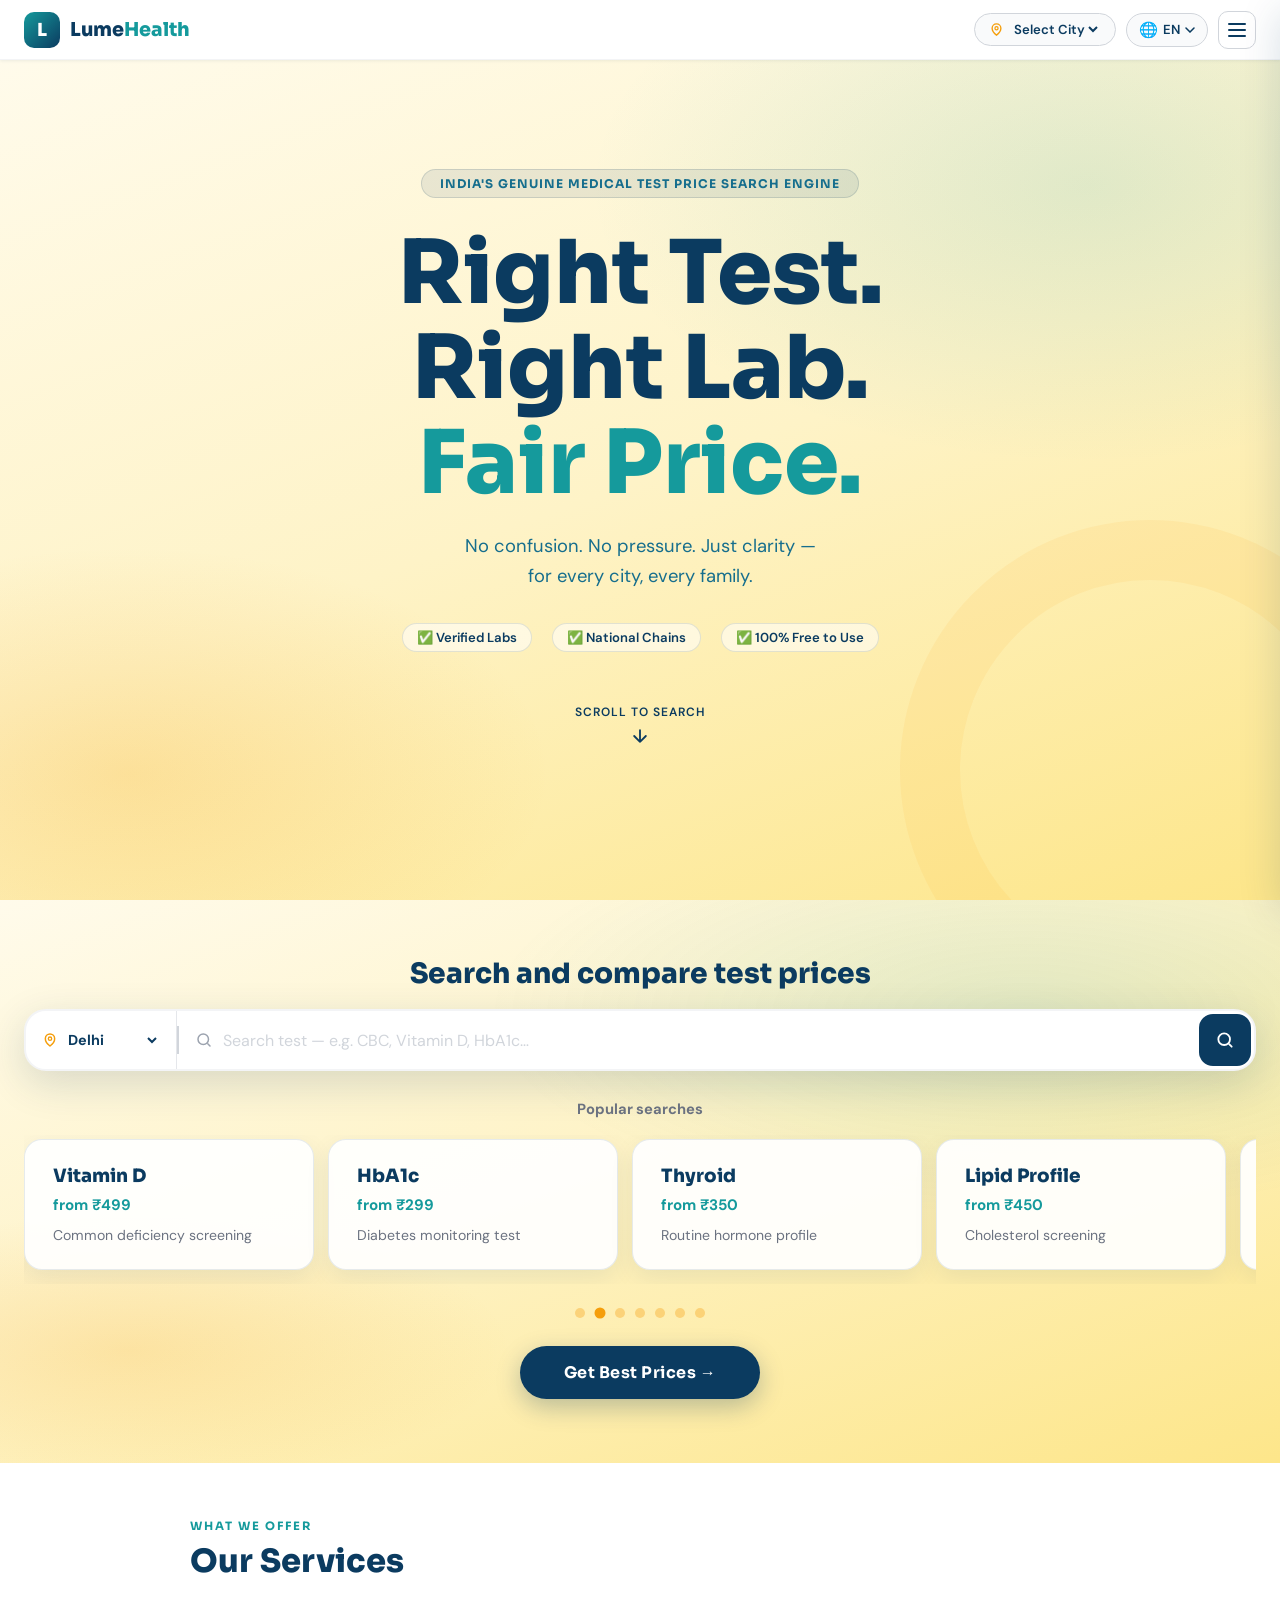
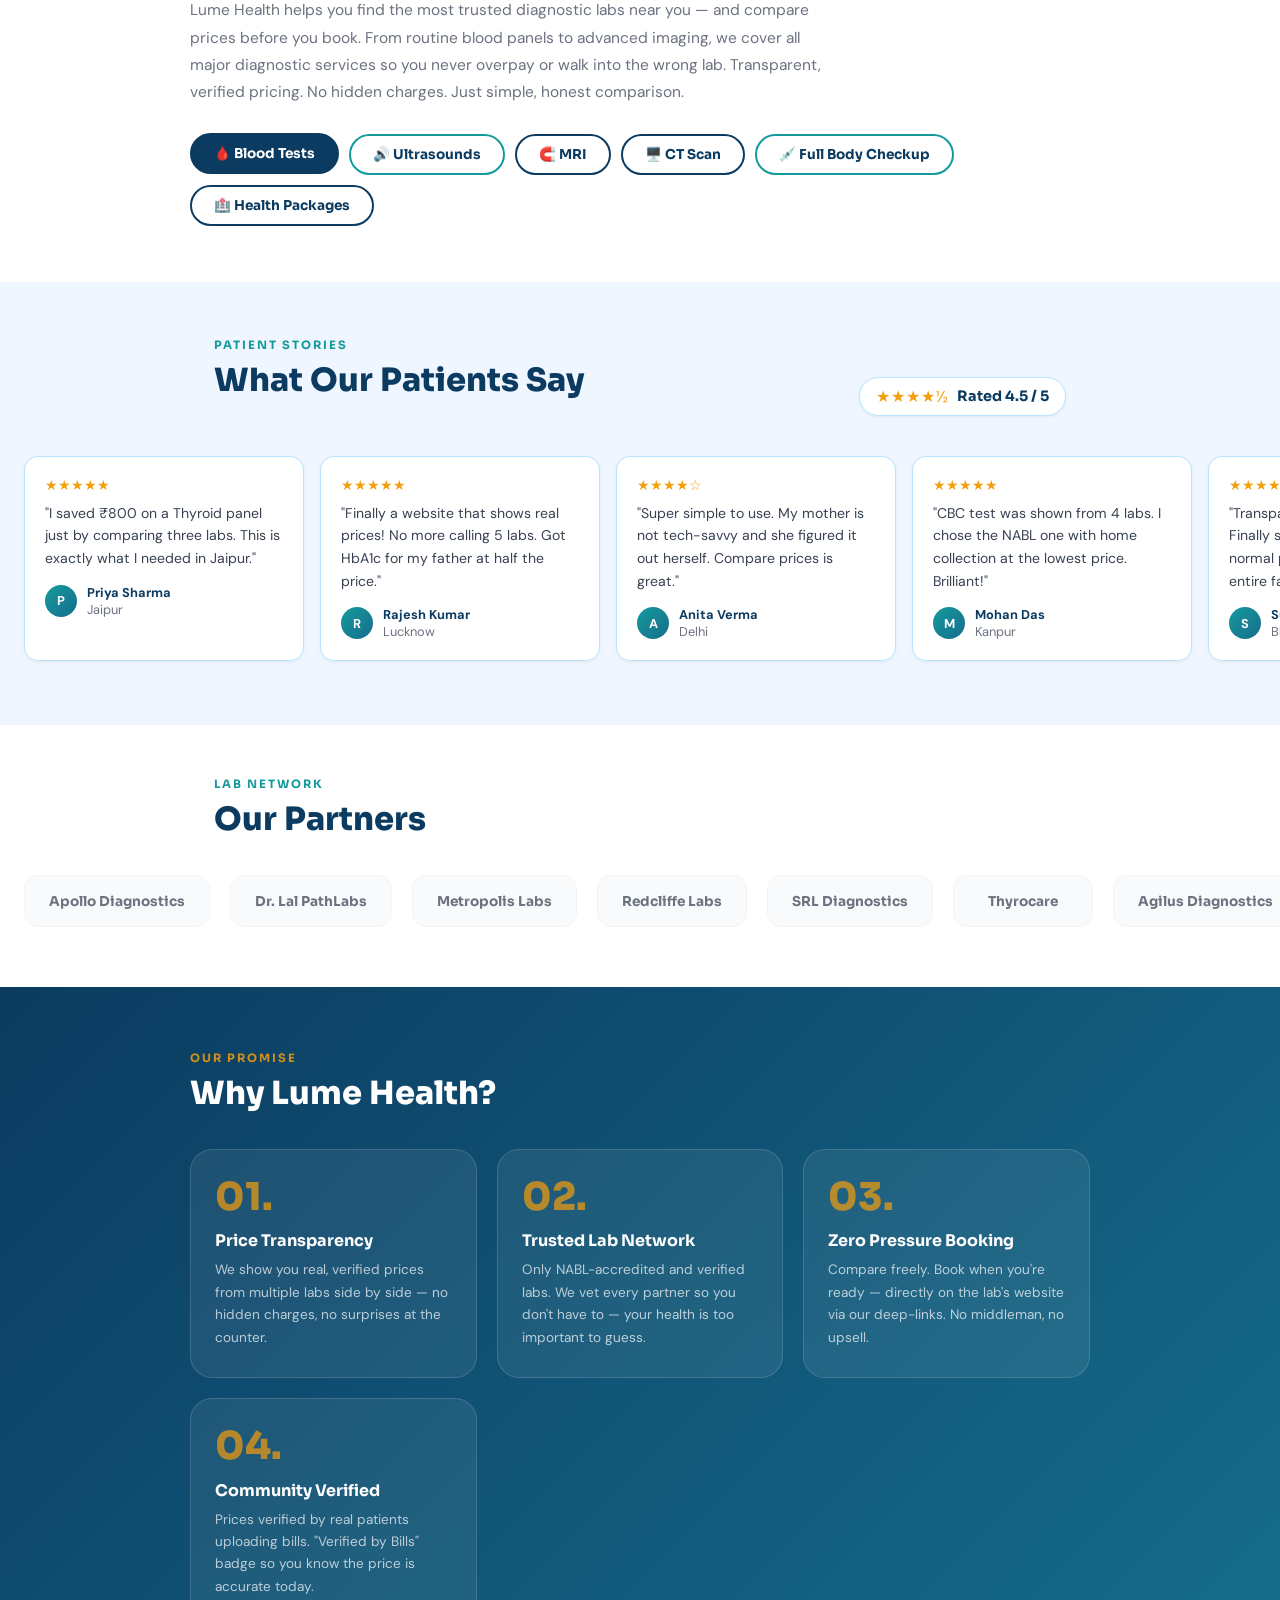
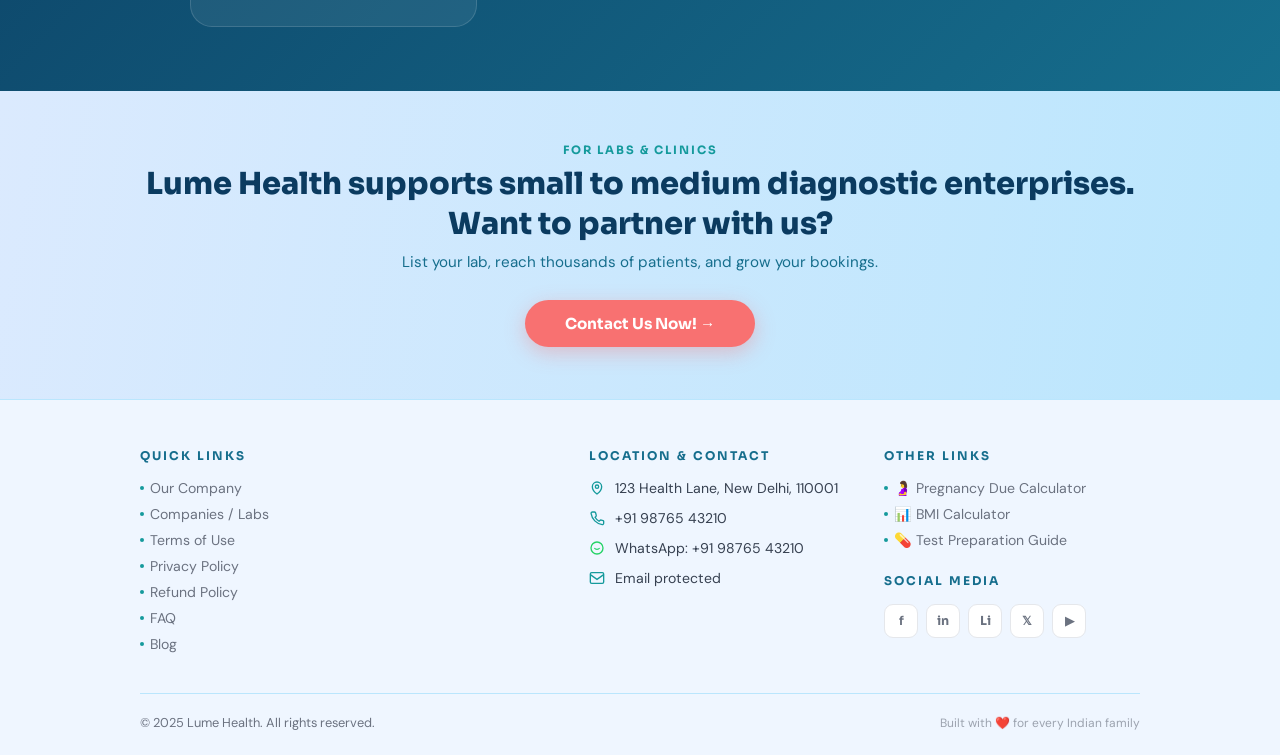
==== commit d9260054: "Connect frontend to live Render backend" ====
--- a/index.html
+++ b/index.html
@@ -1117,8 +1117,8 @@
     <p class="splash-sub">No confusion. No pressure. Just clarity —<br>for every city, every family.</p>
 
     <div class="splash-trust">
-      <span>✅ NABL Verified Labs</span>
-      <span>✅ 4 National Chains</span>
+      <span>✅ Verified Labs</span>
+      <span>✅ National Chains</span>
       <span>✅ 100% Free to Use</span>
     </div>
 
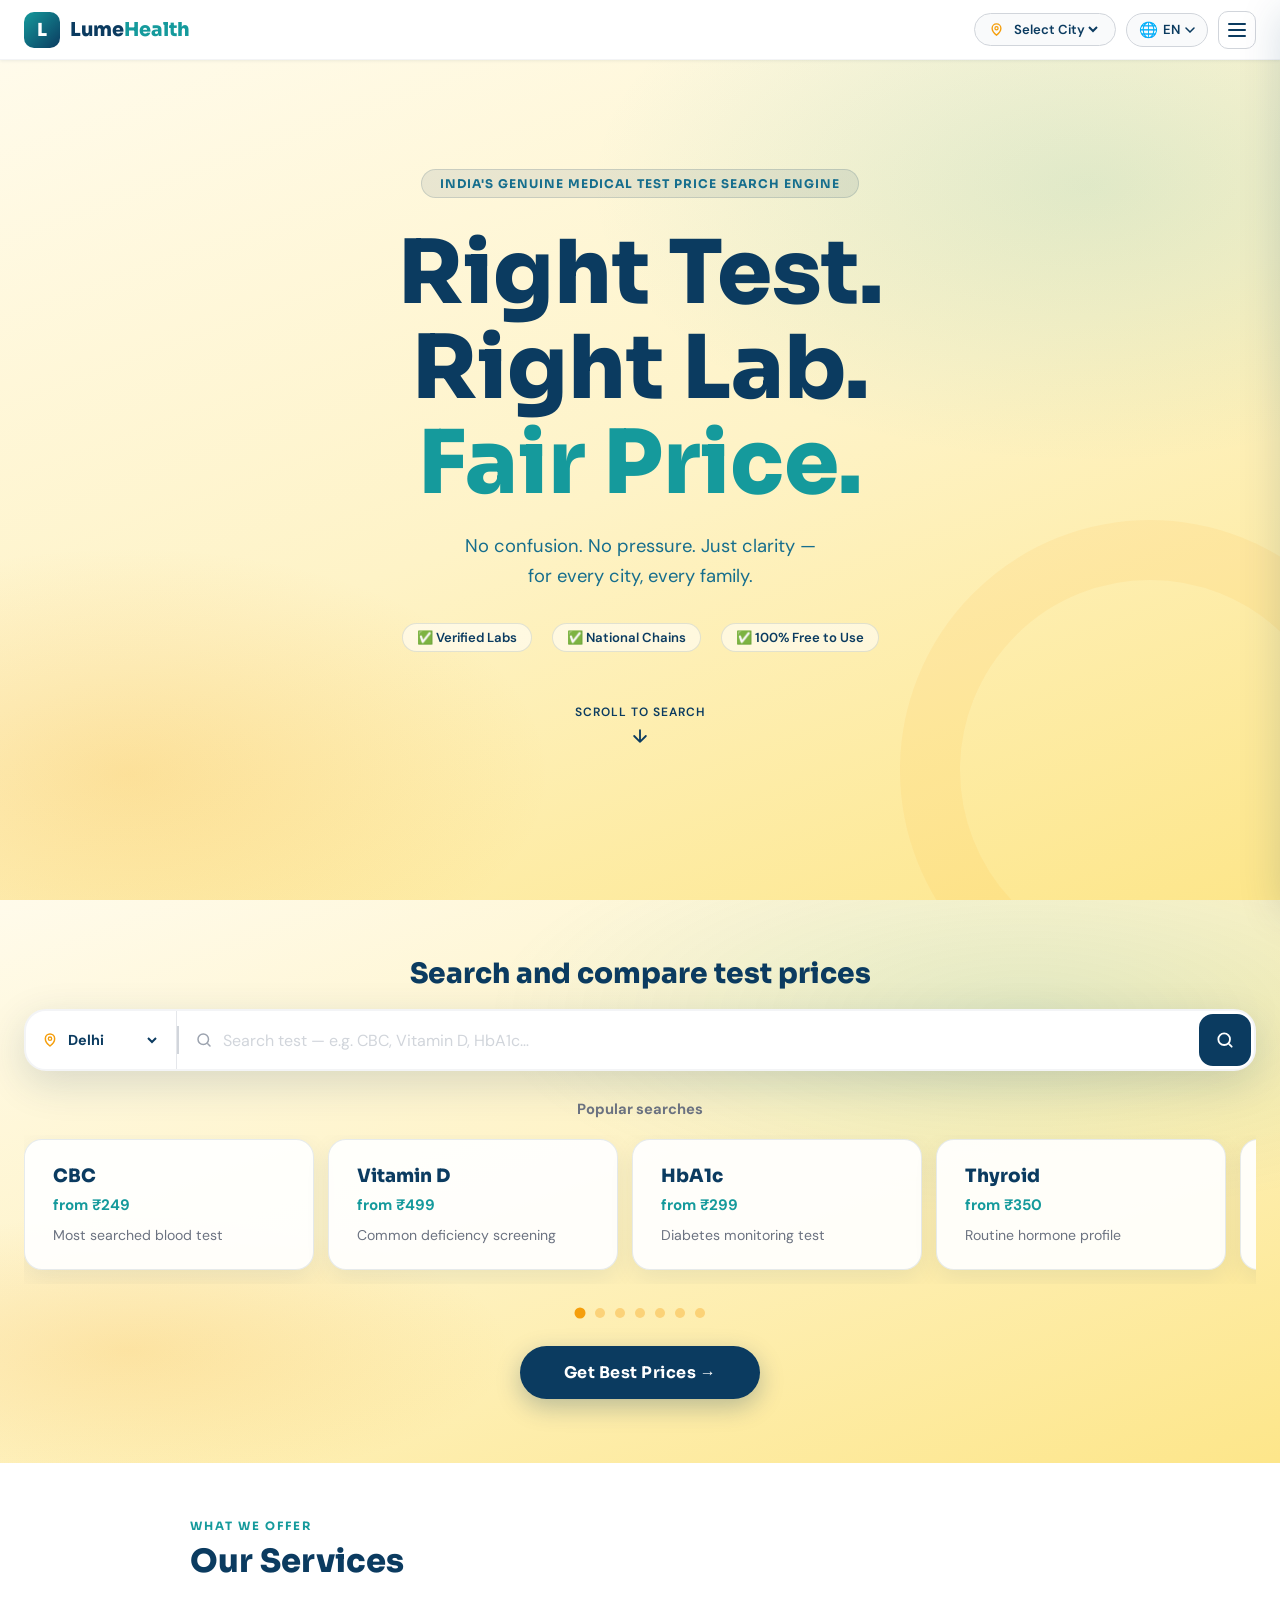
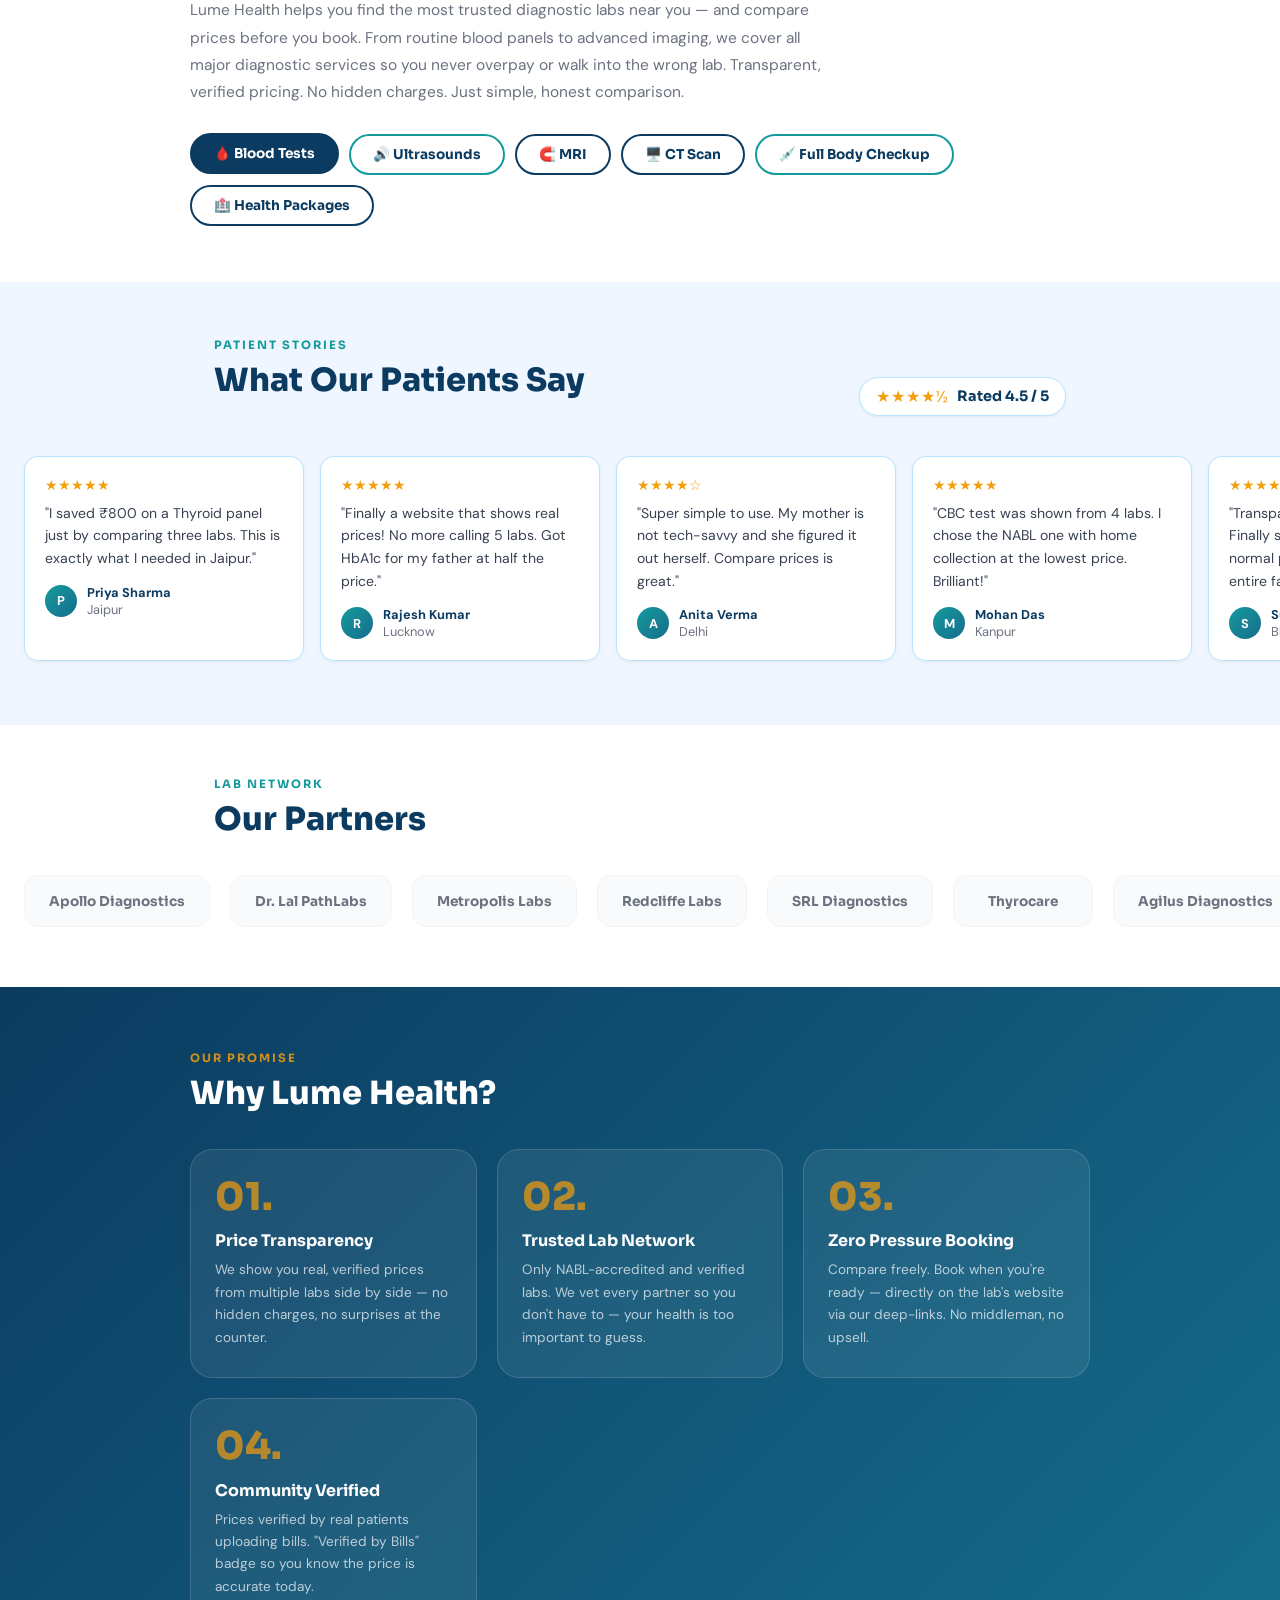
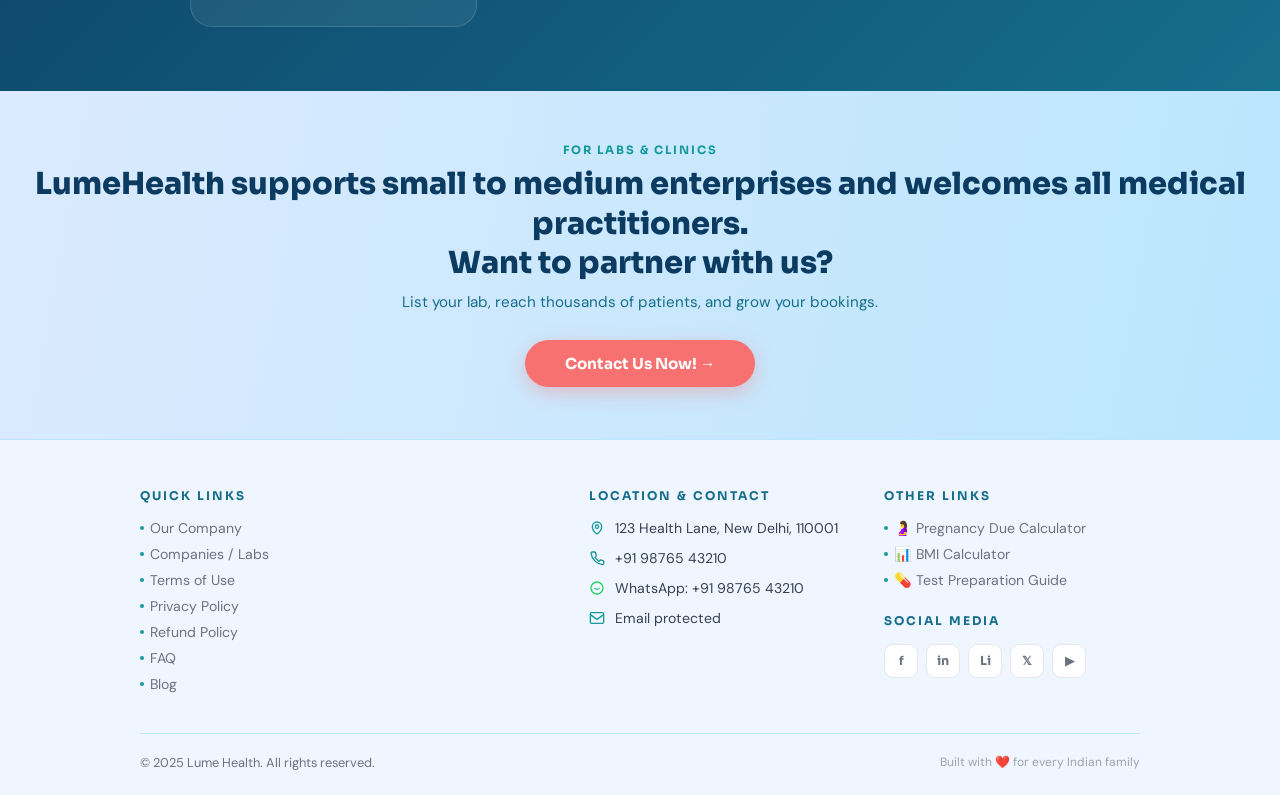
==== commit e8bb937f: "Connect frontend to live Render backend" ====
--- a/index.html
+++ b/index.html
@@ -1373,7 +1373,7 @@
 
 <section class="partner-cta">
   <p class="section-label" style="justify-content:center;display:block;text-align:center">For Labs & Clinics</p>
-  <h2 class="partner-cta-title">Lume Health supports small to medium diagnostic enterprises.<br>Want to partner with us?</h2>
+  <h2 class="partner-cta-title">LumeHealth supports small to medium enterprises and welcomes all medical practitioners.<br>Want to partner with us?</h2>
   <p class="partner-cta-sub">List your lab, reach thousands of patients, and grow your bookings.</p>
   <button class="contact-btn" onclick="window.location.href='mailto:partner@lumehealth.in'">Contact Us Now! →</button>
 </section>
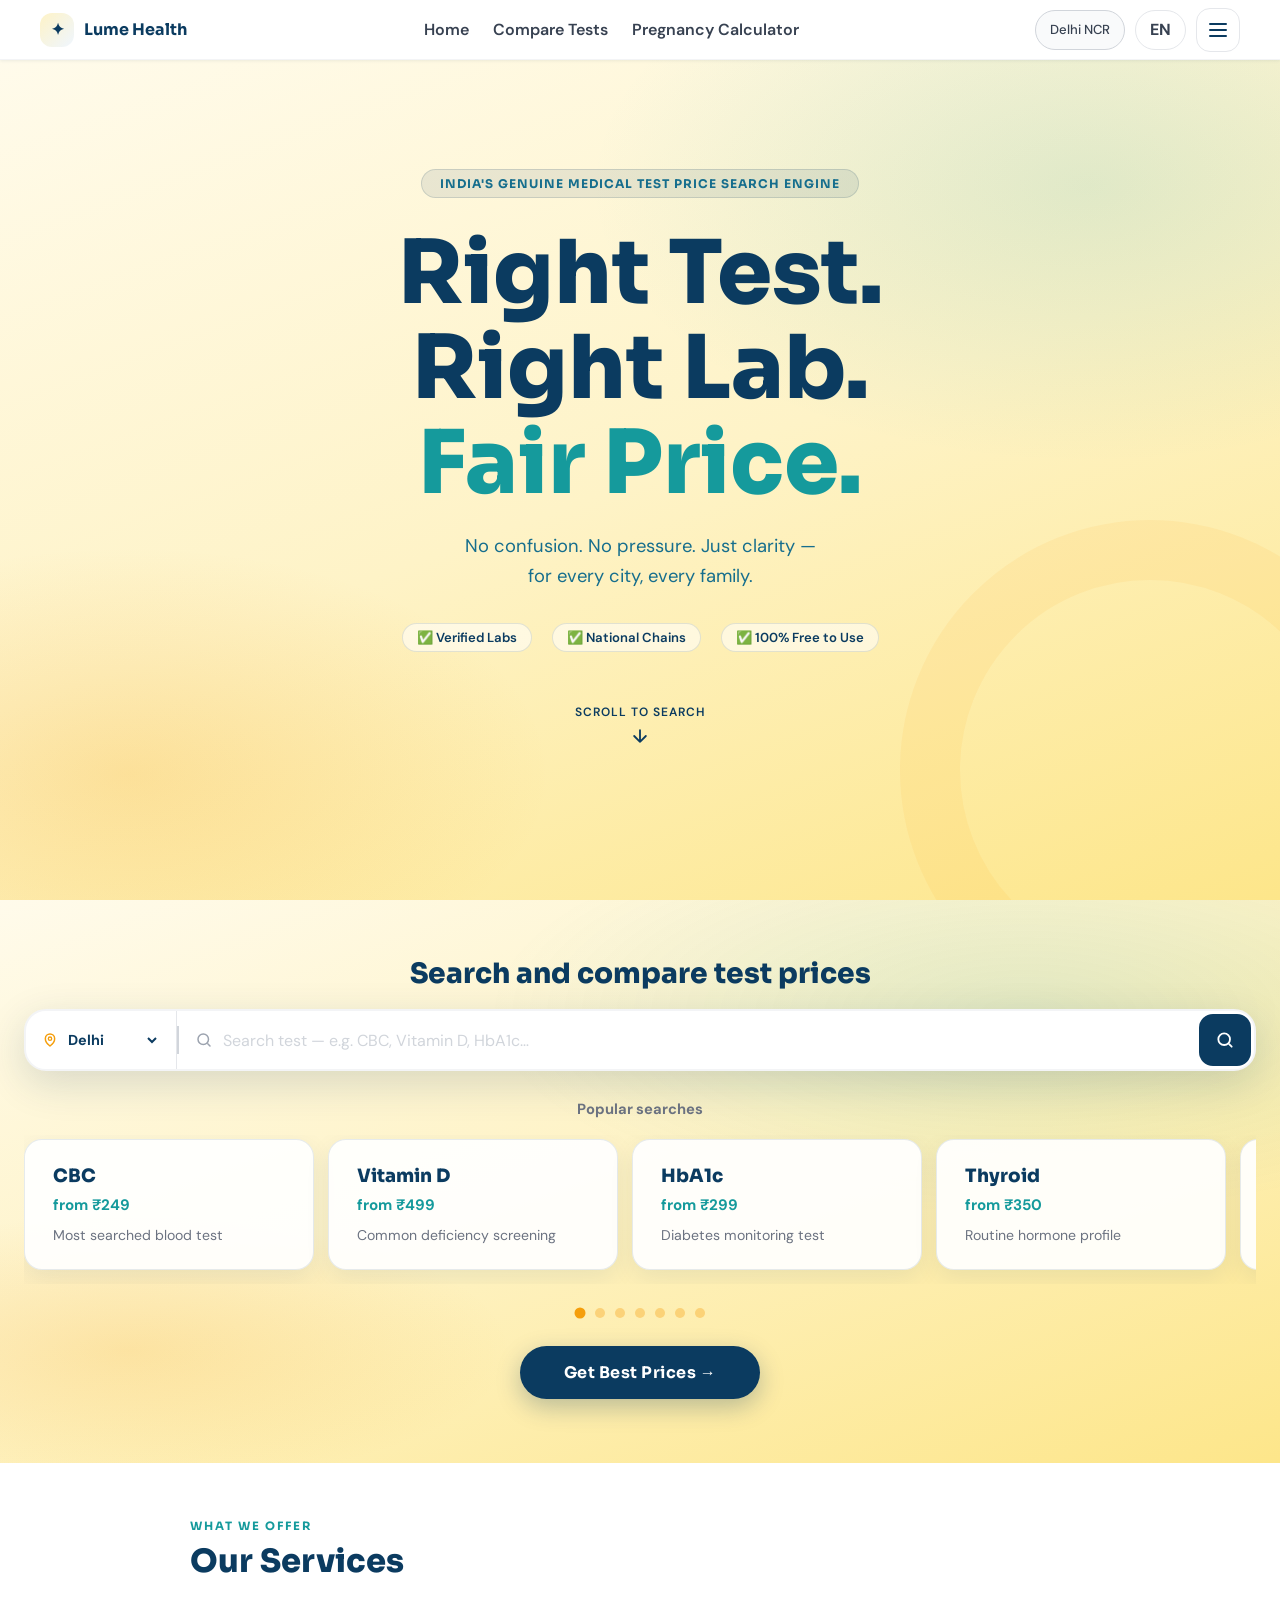
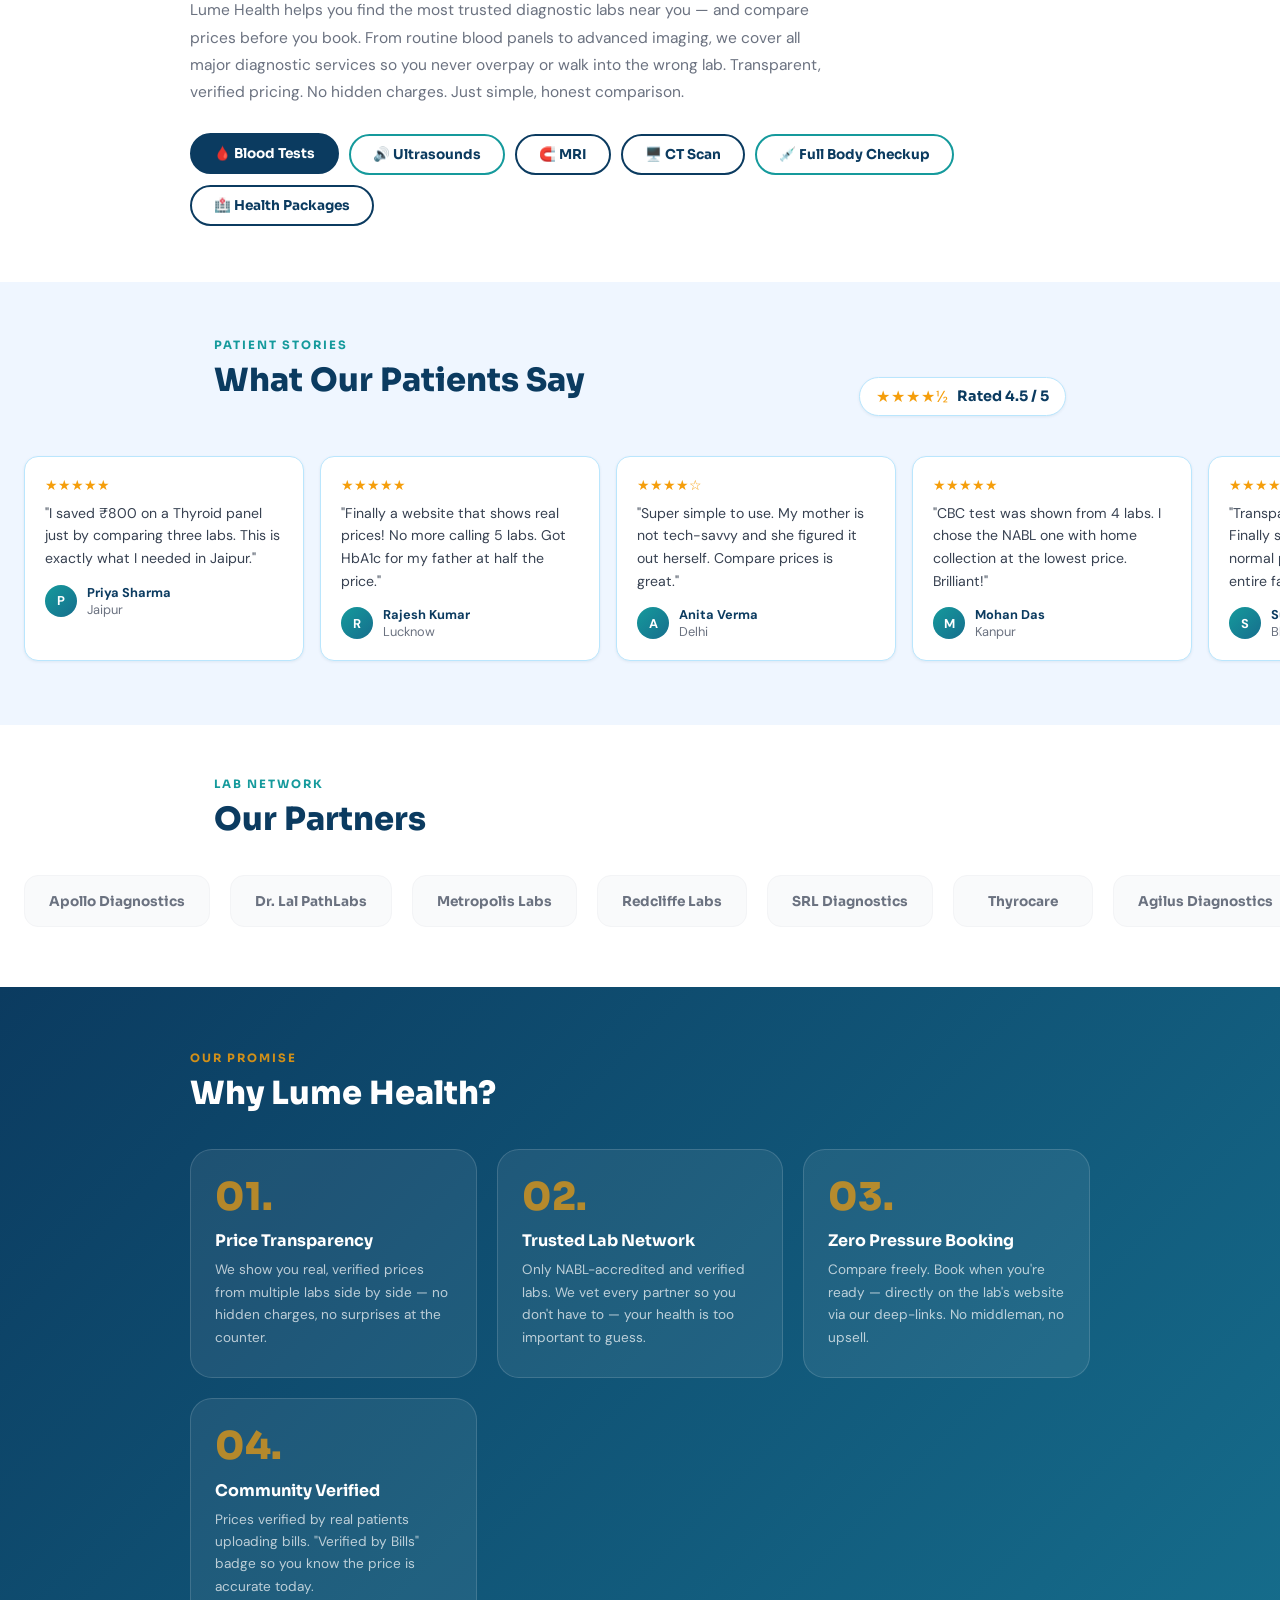
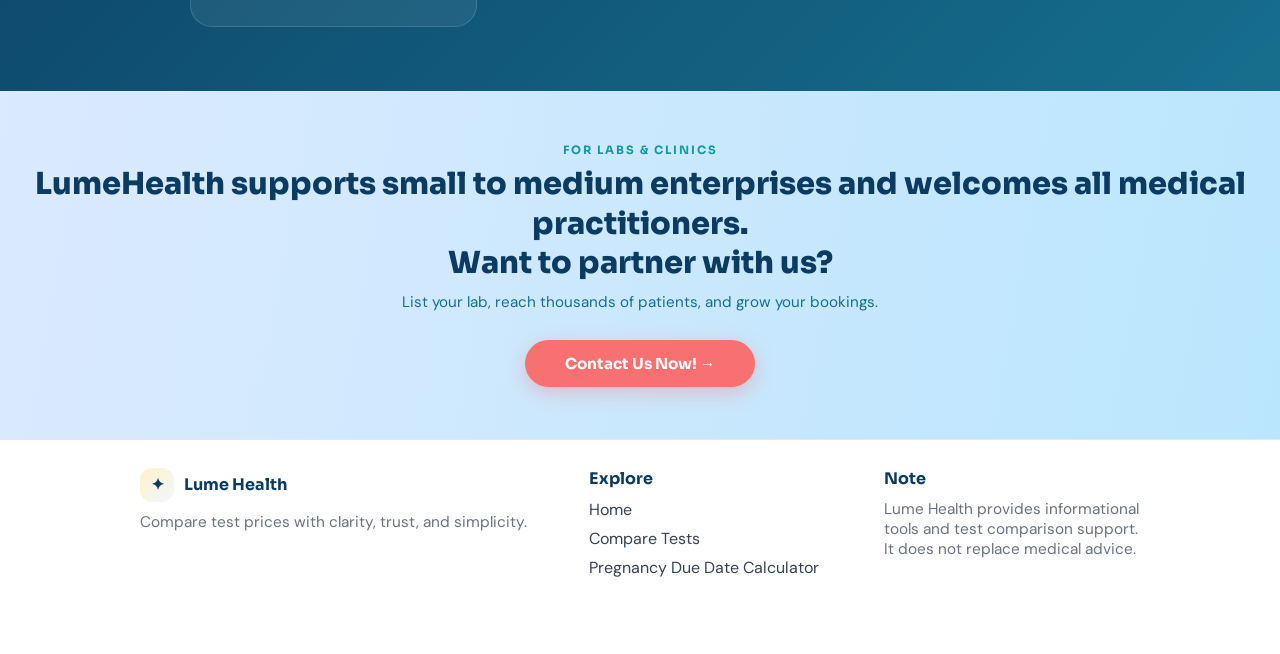
==== commit 3c02780a: "Add pregnancy calculator and universal layout" ====
--- a/index.html
+++ b/index.html
@@ -7,6 +7,7 @@
 <link rel="preconnect" href="https://fonts.googleapis.com"/>
 <link rel="preconnect" href="https://fonts.gstatic.com" crossorigin/>
 <link href="https://fonts.googleapis.com/css2?family=Sora:wght@400;500;600;700;800&family=DM+Sans:ital,wght@0,300;0,400;0,500;1,400&display=swap" rel="stylesheet"/>
+<link rel="stylesheet" href="/assets/css/layout.css" />
 <style>
 :root{
   --navy:#0B3B60;
@@ -173,6 +174,7 @@
   50%{transform:translateY(6px)}
 }
 
+/* Header/footer styles stay here because shared partials will reuse the same markup/classes */
 .topbar{
   position:fixed;
   top:0;
@@ -1041,423 +1043,283 @@
 </head>
 <body>
 
-<header class="topbar" id="stickyNav">
-  <a href="/" class="logo">
-    <div class="logo-icon">L</div>
-    <span class="logo-text">Lume<span>Health</span></span>
-  </a>
-
-  <div class="topbar-right">
-    <div class="city-pill">
-      <span class="pin-svg">
-        <svg viewBox="0 0 24 24" width="15" height="15" fill="none">
-          <path d="M12 21s7-5.2 7-11A7 7 0 1 0 5 10c0 5.8 7 11 7 11Z" stroke="currentColor" stroke-width="2.2"/>
-          <circle cx="12" cy="10" r="2.5" stroke="currentColor" stroke-width="2"/>
-        </svg>
-      </span>
-      <select id="cityTop" aria-label="Select city">
-        <option value="" disabled selected>Select City</option>
-        <option>Delhi</option>
-        <option>Jaipur</option>
-        <option>Mumbai</option>
-        <option>Bengaluru</option>
-        <option>Lucknow</option>
-        <option>Hyderabad</option>
-        <option>Pune</option>
-        <option>Chennai</option>
-      </select>
-    </div>
-
-    <div class="lang-switcher" id="langSwitcher">
-      <button class="lang-btn" id="langBtn" aria-label="Switch language" aria-expanded="false">
-        <span class="lang-globe">🌐</span>
-        <span id="langLabel">EN</span>
-        <svg viewBox="0 0 10 6" width="10" height="6" fill="none">
-          <path d="M1 1l4 4 4-4" stroke="currentColor" stroke-width="1.5" stroke-linecap="round"/>
-        </svg>
-      </button>
-      <div class="lang-dropdown" id="langDropdown" role="listbox">
-        <div class="lang-option active" data-lang="en" role="option"><span class="lang-flag">🇬🇧</span> English</div>
-        <div class="lang-option" data-lang="hi" role="option"><span class="lang-flag">🇮🇳</span> हिन्दी</div>
-        <div class="lang-option" data-lang="zh" role="option"><span class="lang-flag">🇨🇳</span> 中文</div>
-        <div class="lang-option" data-lang="bn" role="option"><span class="lang-flag">🇧🇩</span> বাংলা</div>
-        <div class="lang-option" data-lang="ta" role="option"><span class="lang-flag">🇮🇳</span> தமிழ்</div>
+<div id="site-header"></div>
+
+<main>
+  <section class="splash">
+    <div class="splash-body">
+      <div class="splash-badge">India's Genuine Medical Test Price Search Engine</div>
+      <h1 class="splash-headline">Right Test.<br>Right Lab.<br><em>Fair Price.</em></h1>
+      <p class="splash-sub">No confusion. No pressure. Just clarity —<br>for every city, every family.</p>
+
+      <div class="splash-trust">
+        <span>✅ Verified Labs</span>
+        <span>✅ National Chains</span>
+        <span>✅ 100% Free to Use</span>
+      </div>
+
+      <div class="scroll-hint" id="scrollHint">
+        <span class="scroll-text">Scroll to search</span>
+        <div class="scroll-arrow">
+          <svg viewBox="0 0 24 24" width="20" height="20" fill="none">
+            <path d="M12 5v14M5 12l7 7 7-7" stroke="currentColor" stroke-width="2.2" stroke-linecap="round" stroke-linejoin="round"/>
+          </svg>
+        </div>
       </div>
     </div>
-
-    <button class="hamburger-nav" id="menuBtn2" aria-label="Open menu">
-      <div class="ham-lines">
-        <span class="ham-line"></span>
-        <span class="ham-line"></span>
-        <span class="ham-line"></span>
+  </section>
+
+  <section class="hero" id="searchSection">
+    <div class="hero-inner">
+      <h2 class="search-header">Search and compare test prices</h2>
+
+      <div class="search-bar" role="search">
+        <div class="city-chip">
+          <span class="pin-svg">
+            <svg viewBox="0 0 24 24" width="16" height="16" fill="none">
+              <path d="M12 21s7-5.2 7-11A7 7 0 1 0 5 10c0 5.8 7 11 7 11Z" stroke="currentColor" stroke-width="2.2"/>
+              <circle cx="12" cy="10" r="2.5" stroke="currentColor" stroke-width="2"/>
+            </svg>
+          </span>
+          <select id="cityHero" aria-label="Select city">
+            <option value="Delhi" selected>Delhi</option>
+            <option>Jaipur</option>
+            <option>Mumbai</option>
+            <option>Bengaluru</option>
+            <option>Lucknow</option>
+            <option>Hyderabad</option>
+            <option>Pune</option>
+            <option>Chennai</option>
+          </select>
+        </div>
+
+        <div class="divider-dot"></div>
+
+        <div class="search-input-wrap">
+          <svg viewBox="0 0 24 24" width="18" height="18" fill="none" style="color:#9CA3AF;flex-shrink:0">
+            <circle cx="11" cy="11" r="7" stroke="currentColor" stroke-width="2"/>
+            <path d="m17 17 3 3" stroke="currentColor" stroke-width="2" stroke-linecap="round"/>
+          </svg>
+          <input type="text" id="searchInput" placeholder="Search test — e.g. CBC, Vitamin D, HbA1c…" autocomplete="off"/>
+        </div>
+
+        <button class="search-btn" aria-label="Search" onclick="doSearch()">
+          <svg viewBox="0 0 24 24" width="20" height="20" fill="none">
+            <circle cx="11" cy="11" r="7" stroke="white" stroke-width="2.2"/>
+            <path d="m17 17 3 3" stroke="white" stroke-width="2.2" stroke-linecap="round"/>
+          </svg>
+        </button>
       </div>
-    </button>
-  </div>
-</header>
-
-<div class="drawer-overlay" id="overlay"></div>
-<nav class="drawer" id="drawer" aria-label="Site navigation">
-  <button class="drawer-close" id="closeBtn" aria-label="Close menu">✕</button>
-  <a href="#">🏠 Home</a>
-  <a href="#">🔬 Our Services</a>
-  <a href="#">🏥 Our Partners</a>
-  <a href="#">💬 Testimonials</a>
-  <div class="drawer-divider"></div>
-  <a href="#">📋 Blog</a>
-  <a href="#">❓ FAQ</a>
-  <a href="#">📞 Contact Us</a>
-  <div class="drawer-divider"></div>
-  <a href="#">🤝 Partner with Us</a>
-</nav>
-
-<section class="splash">
-  <div class="splash-body">
-    <div class="splash-badge">India's Genuine Medical Test Price Search Engine</div>
-    <h1 class="splash-headline">Right Test.<br>Right Lab.<br><em>Fair Price.</em></h1>
-    <p class="splash-sub">No confusion. No pressure. Just clarity —<br>for every city, every family.</p>
-
-    <div class="splash-trust">
-      <span>✅ Verified Labs</span>
-      <span>✅ National Chains</span>
-      <span>✅ 100% Free to Use</span>
-    </div>
-
-    <div class="scroll-hint" id="scrollHint">
-      <span class="scroll-text">Scroll to search</span>
-      <div class="scroll-arrow">
-        <svg viewBox="0 0 24 24" width="20" height="20" fill="none">
-          <path d="M12 5v14M5 12l7 7 7-7" stroke="currentColor" stroke-width="2.2" stroke-linecap="round" stroke-linejoin="round"/>
-        </svg>
+
+      <div class="quick-rail-wrap">
+        <div class="quick-rail-label">Popular searches</div>
+
+        <div class="quick-rail" id="quickRail">
+          <button class="quick-card" type="button" onclick="quickSearch('CBC')">
+            <span class="quick-title">CBC</span>
+            <span class="quick-price">from ₹249</span>
+            <span class="quick-sub">Most searched blood test</span>
+          </button>
+
+          <button class="quick-card" type="button" onclick="quickSearch('Vitamin D')">
+            <span class="quick-title">Vitamin D</span>
+            <span class="quick-price">from ₹499</span>
+            <span class="quick-sub">Common deficiency screening</span>
+          </button>
+
+          <button class="quick-card" type="button" onclick="quickSearch('HbA1c')">
+            <span class="quick-title">HbA1c</span>
+            <span class="quick-price">from ₹299</span>
+            <span class="quick-sub">Diabetes monitoring test</span>
+          </button>
+
+          <button class="quick-card" type="button" onclick="quickSearch('Thyroid')">
+            <span class="quick-title">Thyroid</span>
+            <span class="quick-price">from ₹350</span>
+            <span class="quick-sub">Routine hormone profile</span>
+          </button>
+
+          <button class="quick-card" type="button" onclick="quickSearch('Lipid Profile')">
+            <span class="quick-title">Lipid Profile</span>
+            <span class="quick-price">from ₹450</span>
+            <span class="quick-sub">Cholesterol screening</span>
+          </button>
+
+          <button class="quick-card" type="button" onclick="quickSearch('LFT')">
+            <span class="quick-title">LFT</span>
+            <span class="quick-price">from ₹399</span>
+            <span class="quick-sub">Liver function test</span>
+          </button>
+
+          <button class="quick-card" type="button" onclick="quickSearch('KFT')">
+            <span class="quick-title">KFT</span>
+            <span class="quick-price">from ₹420</span>
+            <span class="quick-sub">Kidney function test</span>
+          </button>
+
+          <button class="quick-card" type="button" onclick="quickSearch('Vitamin B12')">
+            <span class="quick-title">Vitamin B12</span>
+            <span class="quick-price">from ₹550</span>
+            <span class="quick-sub">Energy and nerve health</span>
+          </button>
+
+          <button class="quick-card" type="button" onclick="quickSearch('CRP')">
+            <span class="quick-title">CRP</span>
+            <span class="quick-price">from ₹280</span>
+            <span class="quick-sub">Inflammation marker</span>
+          </button>
+
+          <button class="quick-card" type="button" onclick="quickSearch('Uric Acid')">
+            <span class="quick-title">Uric Acid</span>
+            <span class="quick-price">from ₹199</span>
+            <span class="quick-sub">Joint pain screening</span>
+          </button>
+        </div>
+      </div>
+
+      <div class="dot-divider" id="quickDots" aria-hidden="true">
+        <span class="active"></span>
+        <span></span>
+        <span></span>
+        <span></span>
+        <span></span>
+        <span></span>
+        <span></span>
+      </div>
+
+      <div class="cta-wrap">
+        <button class="cta-btn" onclick="doSearch()">Get Best Prices →</button>
       </div>
     </div>
-  </div>
-</section>
-
-<section class="hero" id="searchSection">
-  <div class="hero-inner">
-    <h2 class="search-header">Search and compare test prices</h2>
-
-    <div class="search-bar" role="search">
-      <div class="city-chip">
-        <span class="pin-svg">
-          <svg viewBox="0 0 24 24" width="16" height="16" fill="none">
-            <path d="M12 21s7-5.2 7-11A7 7 0 1 0 5 10c0 5.8 7 11 7 11Z" stroke="currentColor" stroke-width="2.2"/>
-            <circle cx="12" cy="10" r="2.5" stroke="currentColor" stroke-width="2"/>
-          </svg>
-        </span>
-        <select id="cityHero" aria-label="Select city">
-          <option value="Delhi" selected>Delhi</option>
-          <option>Jaipur</option>
-          <option>Mumbai</option>
-          <option>Bengaluru</option>
-          <option>Lucknow</option>
-          <option>Hyderabad</option>
-          <option>Pune</option>
-          <option>Chennai</option>
-        </select>
-      </div>
-
-      <div class="divider-dot"></div>
-
-      <div class="search-input-wrap">
-        <svg viewBox="0 0 24 24" width="18" height="18" fill="none" style="color:#9CA3AF;flex-shrink:0">
-          <circle cx="11" cy="11" r="7" stroke="currentColor" stroke-width="2"/>
-          <path d="m17 17 3 3" stroke="currentColor" stroke-width="2" stroke-linecap="round"/>
-        </svg>
-        <input type="text" id="searchInput" placeholder="Search test — e.g. CBC, Vitamin D, HbA1c…" autocomplete="off"/>
-      </div>
-
-      <button class="search-btn" aria-label="Search" onclick="doSearch()">
-        <svg viewBox="0 0 24 24" width="20" height="20" fill="none">
-          <circle cx="11" cy="11" r="7" stroke="white" stroke-width="2.2"/>
-          <path d="m17 17 3 3" stroke="white" stroke-width="2.2" stroke-linecap="round"/>
-        </svg>
-      </button>
-    </div>
-
-    <div class="quick-rail-wrap">
-      <div class="quick-rail-label">Popular searches</div>
-
-      <div class="quick-rail" id="quickRail">
-        <button class="quick-card" type="button" onclick="quickSearch('CBC')">
-          <span class="quick-title">CBC</span>
-          <span class="quick-price">from ₹249</span>
-          <span class="quick-sub">Most searched blood test</span>
-        </button>
-
-        <button class="quick-card" type="button" onclick="quickSearch('Vitamin D')">
-          <span class="quick-title">Vitamin D</span>
-          <span class="quick-price">from ₹499</span>
-          <span class="quick-sub">Common deficiency screening</span>
-        </button>
-
-        <button class="quick-card" type="button" onclick="quickSearch('HbA1c')">
-          <span class="quick-title">HbA1c</span>
-          <span class="quick-price">from ₹299</span>
-          <span class="quick-sub">Diabetes monitoring test</span>
-        </button>
-
-        <button class="quick-card" type="button" onclick="quickSearch('Thyroid')">
-          <span class="quick-title">Thyroid</span>
-          <span class="quick-price">from ₹350</span>
-          <span class="quick-sub">Routine hormone profile</span>
-        </button>
-
-        <button class="quick-card" type="button" onclick="quickSearch('Lipid Profile')">
-          <span class="quick-title">Lipid Profile</span>
-          <span class="quick-price">from ₹450</span>
-          <span class="quick-sub">Cholesterol screening</span>
-        </button>
-
-        <button class="quick-card" type="button" onclick="quickSearch('LFT')">
-          <span class="quick-title">LFT</span>
-          <span class="quick-price">from ₹399</span>
-          <span class="quick-sub">Liver function test</span>
-        </button>
-
-        <button class="quick-card" type="button" onclick="quickSearch('KFT')">
-          <span class="quick-title">KFT</span>
-          <span class="quick-price">from ₹420</span>
-          <span class="quick-sub">Kidney function test</span>
-        </button>
-
-        <button class="quick-card" type="button" onclick="quickSearch('Vitamin B12')">
-          <span class="quick-title">Vitamin B12</span>
-          <span class="quick-price">from ₹550</span>
-          <span class="quick-sub">Energy and nerve health</span>
-        </button>
-
-        <button class="quick-card" type="button" onclick="quickSearch('CRP')">
-          <span class="quick-title">CRP</span>
-          <span class="quick-price">from ₹280</span>
-          <span class="quick-sub">Inflammation marker</span>
-        </button>
-
-        <button class="quick-card" type="button" onclick="quickSearch('Uric Acid')">
-          <span class="quick-title">Uric Acid</span>
-          <span class="quick-price">from ₹199</span>
-          <span class="quick-sub">Joint pain screening</span>
-        </button>
+  </section>
+
+  <section class="services">
+    <div class="services-inner">
+      <p class="section-label">What We Offer</p>
+      <h2 class="section-title">Our Services</h2>
+      <p class="services-desc">
+        Lume Health helps you find the most trusted diagnostic labs near you — and compare prices before you book.
+        From routine blood panels to advanced imaging, we cover all major diagnostic services so you never overpay
+        or walk into the wrong lab. Transparent, verified pricing. No hidden charges. Just simple, honest comparison.
+      </p>
+
+      <div class="service-chips">
+        <button class="chip active">🩸 Blood Tests</button>
+        <button class="chip teal">🔊 Ultrasounds</button>
+        <button class="chip">🧲 MRI</button>
+        <button class="chip">🖥️ CT Scan</button>
+        <button class="chip teal">💉 Full Body Checkup</button>
+        <button class="chip">🏥 Health Packages</button>
       </div>
     </div>
-
-    <div class="dot-divider" id="quickDots" aria-hidden="true">
-      <span class="active"></span>
-      <span></span>
-      <span></span>
-      <span></span>
-      <span></span>
-      <span></span>
-      <span></span>
-    </div>
-
-    <div class="cta-wrap">
-      <button class="cta-btn" onclick="doSearch()">Get Best Prices →</button>
-    </div>
-  </div>
-</section>
-
-<section class="services">
-  <div class="services-inner">
-    <p class="section-label">What We Offer</p>
-    <h2 class="section-title">Our Services</h2>
-    <p class="services-desc">
-      Lume Health helps you find the most trusted diagnostic labs near you — and compare prices before you book.
-      From routine blood panels to advanced imaging, we cover all major diagnostic services so you never overpay
-      or walk into the wrong lab. Transparent, verified pricing. No hidden charges. Just simple, honest comparison.
-    </p>
-
-    <div class="service-chips">
-      <button class="chip active">🩸 Blood Tests</button>
-      <button class="chip teal">🔊 Ultrasounds</button>
-      <button class="chip">🧲 MRI</button>
-      <button class="chip">🖥️ CT Scan</button>
-      <button class="chip teal">💉 Full Body Checkup</button>
-      <button class="chip">🏥 Health Packages</button>
-    </div>
-  </div>
-</section>
-
-<section class="testimonials">
-  <div class="testimonials-header">
-    <div>
-      <p class="section-label">Patient Stories</p>
-      <h2 class="section-title">What Our Patients Say</h2>
-    </div>
-    <div class="rating-badge">
-      <span class="stars">★★★★½</span>
-      <span class="rating-text">Rated 4.5 / 5</span>
-    </div>
-  </div>
-
-  <div class="slide-track-wrap">
-    <div class="slide-track" id="reviewTrack">
-      <div class="review-card"><div class="review-stars">★★★★★</div><p class="review-text">"I saved ₹800 on a Thyroid panel just by comparing three labs. This is exactly what I needed in Jaipur."</p><div class="reviewer"><div class="avatar">P</div><div class="reviewer-info"><div class="reviewer-name">Priya Sharma</div><div class="reviewer-city">Jaipur</div></div></div></div>
-      <div class="review-card"><div class="review-stars">★★★★★</div><p class="review-text">"Finally a website that shows real prices! No more calling 5 labs. Got HbA1c for my father at half the price."</p><div class="reviewer"><div class="avatar">R</div><div class="reviewer-info"><div class="reviewer-name">Rajesh Kumar</div><div class="reviewer-city">Lucknow</div></div></div></div>
-      <div class="review-card"><div class="review-stars">★★★★☆</div><p class="review-text">"Super simple to use. My mother is not tech-savvy and she figured it out herself. Compare prices is great."</p><div class="reviewer"><div class="avatar">A</div><div class="reviewer-info"><div class="reviewer-name">Anita Verma</div><div class="reviewer-city">Delhi</div></div></div></div>
-      <div class="review-card"><div class="review-stars">★★★★★</div><p class="review-text">"CBC test was shown from 4 labs. I chose the NABL one with home collection at the lowest price. Brilliant!"</p><div class="reviewer"><div class="avatar">M</div><div class="reviewer-info"><div class="reviewer-name">Mohan Das</div><div class="reviewer-city">Kanpur</div></div></div></div>
-      <div class="review-card"><div class="review-stars">★★★★★</div><p class="review-text">"Transparent and trustworthy. Finally someone doing good for normal people. Shared with my entire family."</p><div class="reviewer"><div class="avatar">S</div><div class="reviewer-info"><div class="reviewer-name">Sunita Agrawal</div><div class="reviewer-city">Bhopal</div></div></div></div>
-      <div class="review-card"><div class="review-stars">★★★★☆</div><p class="review-text">"Compared Vitamin D test across Apollo, Lal, Redcliffe — saved ₹350. Will recommend to all my colleagues."</p><div class="reviewer"><div class="avatar">V</div><div class="reviewer-info"><div class="reviewer-name">Vivek Mishra</div><div class="reviewer-city">Varanasi</div></div></div></div>
-
-      <div class="review-card"><div class="review-stars">★★★★★</div><p class="review-text">"I saved ₹800 on a Thyroid panel just by comparing three labs. This is exactly what I needed in Jaipur."</p><div class="reviewer"><div class="avatar">P</div><div class="reviewer-info"><div class="reviewer-name">Priya Sharma</div><div class="reviewer-city">Jaipur</div></div></div></div>
-      <div class="review-card"><div class="review-stars">★★★★★</div><p class="review-text">"Finally a website that shows real prices! No more calling 5 labs. Got HbA1c for my father at half the price."</p><div class="reviewer"><div class="avatar">R</div><div class="reviewer-info"><div class="reviewer-name">Rajesh Kumar</div><div class="reviewer-city">Lucknow</div></div></div></div>
-      <div class="review-card"><div class="review-stars">★★★★☆</div><p class="review-text">"Super simple to use. My mother is not tech-savvy and she figured it out herself. Compare prices is great."</p><div class="reviewer"><div class="avatar">A</div><div class="reviewer-info"><div class="reviewer-name">Anita Verma</div><div class="reviewer-city">Delhi</div></div></div></div>
-      <div class="review-card"><div class="review-stars">★★★★★</div><p class="review-text">"CBC test was shown from 4 labs. I chose the NABL one with home collection at the lowest price. Brilliant!"</p><div class="reviewer"><div class="avatar">M</div><div class="reviewer-info"><div class="reviewer-name">Mohan Das</div><div class="reviewer-city">Kanpur</div></div></div></div>
-      <div class="review-card"><div class="review-stars">★★★★★</div><p class="review-text">"Transparent and trustworthy. Finally someone doing good for normal people. Shared with my entire family."</p><div class="reviewer"><div class="avatar">S</div><div class="reviewer-info"><div class="reviewer-name">Sunita Agrawal</div><div class="reviewer-city">Bhopal</div></div></div></div>
-      <div class="review-card"><div class="review-stars">★★★★☆</div><p class="review-text">"Compared Vitamin D test across Apollo, Lal, Redcliffe — saved ₹350. Will recommend to all my colleagues."</p><div class="reviewer"><div class="avatar">V</div><div class="reviewer-info"><div class="reviewer-name">Vivek Mishra</div><div class="reviewer-city">Varanasi</div></div></div></div>
-    </div>
-  </div>
-</section>
-
-<section class="partners">
-  <div class="partners-header">
-    <p class="section-label">Lab Network</p>
-    <h2 class="section-title">Our Partners</h2>
-  </div>
-
-  <div class="partner-track-wrap">
-    <div class="partner-track">
-      <div class="partner-logo">Apollo Diagnostics</div>
-      <div class="partner-logo">Dr. Lal PathLabs</div>
-      <div class="partner-logo">Metropolis Labs</div>
-      <div class="partner-logo">Redcliffe Labs</div>
-      <div class="partner-logo">SRL Diagnostics</div>
-      <div class="partner-logo">Thyrocare</div>
-      <div class="partner-logo">Agilus Diagnostics</div>
-      <div class="partner-logo">Pathkind Labs</div>
-
-      <div class="partner-logo">Apollo Diagnostics</div>
-      <div class="partner-logo">Dr. Lal PathLabs</div>
-      <div class="partner-logo">Metropolis Labs</div>
-      <div class="partner-logo">Redcliffe Labs</div>
-      <div class="partner-logo">SRL Diagnostics</div>
-      <div class="partner-logo">Thyrocare</div>
-      <div class="partner-logo">Agilus Diagnostics</div>
-      <div class="partner-logo">Pathkind Labs</div>
-    </div>
-  </div>
-</section>
-
-<section class="why-us">
-  <div class="why-us-inner">
-    <p class="section-label">Our Promise</p>
-    <h2 class="section-title" style="color:#fff">Why Lume Health?</h2>
-
-    <div class="why-grid">
-      <div class="why-card">
-        <div class="why-num">01.</div>
-        <div class="why-card-title">Price Transparency</div>
-        <p class="why-card-desc">We show you real, verified prices from multiple labs side by side — no hidden charges, no surprises at the counter.</p>
+  </section>
+
+  <section class="testimonials">
+    <div class="testimonials-header">
+      <div>
+        <p class="section-label">Patient Stories</p>
+        <h2 class="section-title">What Our Patients Say</h2>
       </div>
-
-      <div class="why-card">
-        <div class="why-num">02.</div>
-        <div class="why-card-title">Trusted Lab Network</div>
-        <p class="why-card-desc">Only NABL-accredited and verified labs. We vet every partner so you don't have to — your health is too important to guess.</p>
-      </div>
-
-      <div class="why-card">
-        <div class="why-num">03.</div>
-        <div class="why-card-title">Zero Pressure Booking</div>
-        <p class="why-card-desc">Compare freely. Book when you're ready — directly on the lab's website via our deep-links. No middleman, no upsell.</p>
-      </div>
-
-      <div class="why-card">
-        <div class="why-num">04.</div>
-        <div class="why-card-title">Community Verified</div>
-        <p class="why-card-desc">Prices verified by real patients uploading bills. "Verified by Bills" badge so you know the price is accurate today.</p>
+      <div class="rating-badge">
+        <span class="stars">★★★★½</span>
+        <span class="rating-text">Rated 4.5 / 5</span>
       </div>
     </div>
-  </div>
-</section>
-
-<section class="partner-cta">
-  <p class="section-label" style="justify-content:center;display:block;text-align:center">For Labs & Clinics</p>
-  <h2 class="partner-cta-title">LumeHealth supports small to medium enterprises and welcomes all medical practitioners.<br>Want to partner with us?</h2>
-  <p class="partner-cta-sub">List your lab, reach thousands of patients, and grow your bookings.</p>
-  <button class="contact-btn" onclick="window.location.href='mailto:partner@lumehealth.in'">Contact Us Now! →</button>
-</section>
-
-<footer>
-  <div class="footer-grid">
-    <div>
-      <p class="footer-col-title">Quick Links</p>
-      <ul class="footer-links">
-        <li><a href="#">Our Company</a></li>
-        <li><a href="#">Companies / Labs</a></li>
-        <li><a href="#">Terms of Use</a></li>
-        <li><a href="#">Privacy Policy</a></li>
-        <li><a href="#">Refund Policy</a></li>
-        <li><a href="#">FAQ</a></li>
-        <li><a href="#">Blog</a></li>
-      </ul>
-    </div>
-
-    <div>
-      <p class="footer-col-title">Location &amp; Contact</p>
-      <div class="contact-item">
-        <svg viewBox="0 0 24 24" width="16" height="16" fill="none" style="color:#159A9C"><path d="M12 21s7-5.2 7-11A7 7 0 1 0 5 10c0 5.8 7 11 7 11Z" stroke="currentColor" stroke-width="2"/><circle cx="12" cy="10" r="2.5" stroke="currentColor" stroke-width="2"/></svg>
-        123 Health Lane, New Delhi, 110001
-      </div>
-      <div class="contact-item">
-        <svg viewBox="0 0 24 24" width="16" height="16" fill="none" style="color:#159A9C"><path d="M22 16.92v3a2 2 0 0 1-2.18 2A19.79 19.79 0 0 1 3.09 5.18 2 2 0 0 1 5.09 3h3a2 2 0 0 1 2 1.72 13 13 0 0 0 .7 2.81 2 2 0 0 1-.45 2.11L9.09 10.91a16 16 0 0 0 6 6l1.27-1.27a2 2 0 0 1 2.11-.45 13 13 0 0 0 2.81.7A2 2 0 0 1 22 16.92Z" stroke="currentColor" stroke-width="2"/></svg>
-        +91 98765 43210
-      </div>
-      <div class="contact-item">
-        <svg viewBox="0 0 24 24" width="16" height="16" fill="none" style="color:#25D366"><circle cx="12" cy="12" r="9" stroke="currentColor" stroke-width="2"/><path d="M8 12s1.5 2 4 2 4-2 4-2" stroke="currentColor" stroke-width="1.8"/></svg>
-        WhatsApp: +91 98765 43210
-      </div>
-      <div class="contact-item">
-        <svg viewBox="0 0 24 24" width="16" height="16" fill="none" style="color:#159A9C"><rect x="2" y="4" width="20" height="16" rx="2" stroke="currentColor" stroke-width="2"/><path d="m2 7 10 7 10-7" stroke="currentColor" stroke-width="2"/></svg>
-        <span>Email protected</span>
+
+    <div class="slide-track-wrap">
+      <div class="slide-track" id="reviewTrack">
+        <div class="review-card"><div class="review-stars">★★★★★</div><p class="review-text">"I saved ₹800 on a Thyroid panel just by comparing three labs. This is exactly what I needed in Jaipur."</p><div class="reviewer"><div class="avatar">P</div><div class="reviewer-info"><div class="reviewer-name">Priya Sharma</div><div class="reviewer-city">Jaipur</div></div></div></div>
+        <div class="review-card"><div class="review-stars">★★★★★</div><p class="review-text">"Finally a website that shows real prices! No more calling 5 labs. Got HbA1c for my father at half the price."</p><div class="reviewer"><div class="avatar">R</div><div class="reviewer-info"><div class="reviewer-name">Rajesh Kumar</div><div class="reviewer-city">Lucknow</div></div></div></div>
+        <div class="review-card"><div class="review-stars">★★★★☆</div><p class="review-text">"Super simple to use. My mother is not tech-savvy and she figured it out herself. Compare prices is great."</p><div class="reviewer"><div class="avatar">A</div><div class="reviewer-info"><div class="reviewer-name">Anita Verma</div><div class="reviewer-city">Delhi</div></div></div></div>
+        <div class="review-card"><div class="review-stars">★★★★★</div><p class="review-text">"CBC test was shown from 4 labs. I chose the NABL one with home collection at the lowest price. Brilliant!"</p><div class="reviewer"><div class="avatar">M</div><div class="reviewer-info"><div class="reviewer-name">Mohan Das</div><div class="reviewer-city">Kanpur</div></div></div></div>
+        <div class="review-card"><div class="review-stars">★★★★★</div><p class="review-text">"Transparent and trustworthy. Finally someone doing good for normal people. Shared with my entire family."</p><div class="reviewer"><div class="avatar">S</div><div class="reviewer-info"><div class="reviewer-name">Sunita Agrawal</div><div class="reviewer-city">Bhopal</div></div></div></div>
+        <div class="review-card"><div class="review-stars">★★★★☆</div><p class="review-text">"Compared Vitamin D test across Apollo, Lal, Redcliffe — saved ₹350. Will recommend to all my colleagues."</p><div class="reviewer"><div class="avatar">V</div><div class="reviewer-info"><div class="reviewer-name">Vivek Mishra</div><div class="reviewer-city">Varanasi</div></div></div></div>
+
+        <div class="review-card"><div class="review-stars">★★★★★</div><p class="review-text">"I saved ₹800 on a Thyroid panel just by comparing three labs. This is exactly what I needed in Jaipur."</p><div class="reviewer"><div class="avatar">P</div><div class="reviewer-info"><div class="reviewer-name">Priya Sharma</div><div class="reviewer-city">Jaipur</div></div></div></div>
+        <div class="review-card"><div class="review-stars">★★★★★</div><p class="review-text">"Finally a website that shows real prices! No more calling 5 labs. Got HbA1c for my father at half the price."</p><div class="reviewer"><div class="avatar">R</div><div class="reviewer-info"><div class="reviewer-name">Rajesh Kumar</div><div class="reviewer-city">Lucknow</div></div></div></div>
+        <div class="review-card"><div class="review-stars">★★★★☆</div><p class="review-text">"Super simple to use. My mother is not tech-savvy and she figured it out herself. Compare prices is great."</p><div class="reviewer"><div class="avatar">A</div><div class="reviewer-info"><div class="reviewer-name">Anita Verma</div><div class="reviewer-city">Delhi</div></div></div></div>
+        <div class="review-card"><div class="review-stars">★★★★★</div><p class="review-text">"CBC test was shown from 4 labs. I chose the NABL one with home collection at the lowest price. Brilliant!"</p><div class="reviewer"><div class="avatar">M</div><div class="reviewer-info"><div class="reviewer-name">Mohan Das</div><div class="reviewer-city">Kanpur</div></div></div></div>
+        <div class="review-card"><div class="review-stars">★★★★★</div><p class="review-text">"Transparent and trustworthy. Finally someone doing good for normal people. Shared with my entire family."</p><div class="reviewer"><div class="avatar">S</div><div class="reviewer-info"><div class="reviewer-name">Sunita Agrawal</div><div class="reviewer-city">Bhopal</div></div></div></div>
+        <div class="review-card"><div class="review-stars">★★★★☆</div><p class="review-text">"Compared Vitamin D test across Apollo, Lal, Redcliffe — saved ₹350. Will recommend to all my colleagues."</p><div class="reviewer"><div class="avatar">V</div><div class="reviewer-info"><div class="reviewer-name">Vivek Mishra</div><div class="reviewer-city">Varanasi</div></div></div></div>
       </div>
     </div>
-
-    <div>
-      <p class="footer-col-title">Other Links</p>
-      <ul class="footer-links" style="margin-bottom:24px">
-        <li><a href="#">🤰 Pregnancy Due Calculator</a></li>
-        <li><a href="#">📊 BMI Calculator</a></li>
-        <li><a href="#">💊 Test Preparation Guide</a></li>
-      </ul>
-
-      <p class="footer-col-title">Social Media</p>
-      <div class="social-row">
-        <a class="social-btn" href="#" aria-label="Facebook">f</a>
-        <a class="social-btn" href="#" aria-label="Instagram">in</a>
-        <a class="social-btn" href="#" aria-label="LinkedIn">Li</a>
-        <a class="social-btn" href="#" aria-label="Twitter/X">𝕏</a>
-        <a class="social-btn" href="#" aria-label="YouTube">▶</a>
+  </section>
+
+  <section class="partners">
+    <div class="partners-header">
+      <p class="section-label">Lab Network</p>
+      <h2 class="section-title">Our Partners</h2>
+    </div>
+
+    <div class="partner-track-wrap">
+      <div class="partner-track">
+        <div class="partner-logo">Apollo Diagnostics</div>
+        <div class="partner-logo">Dr. Lal PathLabs</div>
+        <div class="partner-logo">Metropolis Labs</div>
+        <div class="partner-logo">Redcliffe Labs</div>
+        <div class="partner-logo">SRL Diagnostics</div>
+        <div class="partner-logo">Thyrocare</div>
+        <div class="partner-logo">Agilus Diagnostics</div>
+        <div class="partner-logo">Pathkind Labs</div>
+
+        <div class="partner-logo">Apollo Diagnostics</div>
+        <div class="partner-logo">Dr. Lal PathLabs</div>
+        <div class="partner-logo">Metropolis Labs</div>
+        <div class="partner-logo">Redcliffe Labs</div>
+        <div class="partner-logo">SRL Diagnostics</div>
+        <div class="partner-logo">Thyrocare</div>
+        <div class="partner-logo">Agilus Diagnostics</div>
+        <div class="partner-logo">Pathkind Labs</div>
       </div>
     </div>
-  </div>
-
-  <div class="footer-bottom">
-    <p>© 2025 Lume Health. All rights reserved.</p>
-    <p style="font-size:.75rem;color:#9CA3AF">Built with ❤️ for every Indian family</p>
-  </div>
-</footer>
+  </section>
+
+  <section class="why-us">
+    <div class="why-us-inner">
+      <p class="section-label">Our Promise</p>
+      <h2 class="section-title" style="color:#fff">Why Lume Health?</h2>
+
+      <div class="why-grid">
+        <div class="why-card">
+          <div class="why-num">01.</div>
+          <div class="why-card-title">Price Transparency</div>
+          <p class="why-card-desc">We show you real, verified prices from multiple labs side by side — no hidden charges, no surprises at the counter.</p>
+        </div>
+
+        <div class="why-card">
+          <div class="why-num">02.</div>
+          <div class="why-card-title">Trusted Lab Network</div>
+          <p class="why-card-desc">Only NABL-accredited and verified labs. We vet every partner so you don't have to — your health is too important to guess.</p>
+        </div>
+
+        <div class="why-card">
+          <div class="why-num">03.</div>
+          <div class="why-card-title">Zero Pressure Booking</div>
+          <p class="why-card-desc">Compare freely. Book when you're ready — directly on the lab's website via our deep-links. No middleman, no upsell.</p>
+        </div>
+
+        <div class="why-card">
+          <div class="why-num">04.</div>
+          <div class="why-card-title">Community Verified</div>
+          <p class="why-card-desc">Prices verified by real patients uploading bills. "Verified by Bills" badge so you know the price is accurate today.</p>
+        </div>
+      </div>
+    </div>
+  </section>
+
+  <section class="partner-cta">
+    <p class="section-label" style="justify-content:center;display:block;text-align:center">For Labs & Clinics</p>
+    <h2 class="partner-cta-title">LumeHealth supports small to medium enterprises and welcomes all medical practitioners.<br>Want to partner with us?</h2>
+    <p class="partner-cta-sub">List your lab, reach thousands of patients, and grow your bookings.</p>
+    <button class="contact-btn" onclick="window.location.href='mailto:partner@lumehealth.in'">Contact Us Now! →</button>
+  </section>
+</main>
+
+<div id="site-footer"></div>
+
+<script src="/assets/js/layout.js"></script>
 
 <script>
-  const overlay = document.getElementById('overlay');
-  const drawer = document.getElementById('drawer');
-  const menuBtn2 = document.getElementById('menuBtn2');
-  const closeBtn = document.getElementById('closeBtn');
-
-  function openDrawer(){
-    overlay.classList.add('open');
-    drawer.classList.add('open');
-  }
-
-  function closeDrawer(){
-    overlay.classList.remove('open');
-    drawer.classList.remove('open');
-  }
-
-  menuBtn2.addEventListener('click', openDrawer);
-  closeBtn.addEventListener('click', closeDrawer);
-  overlay.addEventListener('click', closeDrawer);
-
   document.getElementById('scrollHint').addEventListener('click', () => {
     document.getElementById('searchSection').scrollIntoView({ behavior:'smooth' });
   });
@@ -1484,48 +1346,6 @@
     if(e.key === 'Enter') doSearch();
   });
 
-  const langBtn = document.getElementById('langBtn');
-  const langDropdown = document.getElementById('langDropdown');
-  const langLabel = document.getElementById('langLabel');
-
-  langBtn.addEventListener('click', () => {
-    const open = langDropdown.classList.toggle('open');
-    langBtn.setAttribute('aria-expanded', open ? 'true' : 'false');
-  });
-
-  document.addEventListener('click', (e) => {
-    if(!document.getElementById('langSwitcher').contains(e.target)){
-      langDropdown.classList.remove('open');
-      langBtn.setAttribute('aria-expanded', 'false');
-    }
-  });
-
-  document.querySelectorAll('.lang-option').forEach(opt => {
-    opt.addEventListener('click', () => {
-      document.querySelectorAll('.lang-option').forEach(o => o.classList.remove('active'));
-      opt.classList.add('active');
-      const lang = opt.dataset.lang;
-      langLabel.textContent =
-        lang === 'en' ? 'EN' :
-        lang === 'hi' ? 'हि' :
-        lang === 'zh' ? '中' :
-        lang === 'bn' ? 'বাং' : 'தமி';
-      langDropdown.classList.remove('open');
-      langBtn.setAttribute('aria-expanded', 'false');
-    });
-  });
-
-  const cityTop = document.getElementById('cityTop');
-  const cityHero = document.getElementById('cityHero');
-
-  cityTop.addEventListener('change', () => {
-    if(cityTop.value) cityHero.value = cityTop.value;
-  });
-
-  cityHero.addEventListener('change', () => {
-    cityTop.value = cityHero.value;
-  });
-
   const quickRail = document.getElementById('quickRail');
   const quickDotsWrap = document.getElementById('quickDots');
   const quickDots = quickDotsWrap ? Array.from(quickDotsWrap.querySelectorAll('span')) : [];
--- a/assets/css/layout.css
+++ b/assets/css/layout.css
@@ -0,0 +1,262 @@
+:root {
+  --navy: #0B3B60;
+  --teal: #159A9C;
+  --ocean: #166E8D;
+  --gold-light: #FEF3C7;
+  --sky-bg: #EFF6FF;
+  --white: #FFFFFF;
+  --gray-50: #F9FAFB;
+  --gray-200: #E5E7EB;
+  --gray-500: #6B7280;
+  --gray-700: #374151;
+  --font-heading: "Sora", sans-serif;
+  --font-body: "DM Sans", sans-serif;
+  --radius-md: 14px;
+}
+
+*,
+*::before,
+*::after {
+  box-sizing: border-box;
+}
+
+html {
+  scroll-behavior: smooth;
+}
+
+body {
+  margin: 0;
+  font-family: var(--font-body);
+}
+
+a {
+  text-decoration: none;
+  color: inherit;
+}
+
+button,
+input,
+select,
+textarea {
+  font: inherit;
+}
+
+.container {
+  width: min(1440px, calc(100% - 32px));
+  margin: 0 auto;
+}
+
+body.drawer-open {
+  overflow: hidden;
+}
+
+.topbar {
+  position: sticky;
+  top: 0;
+  z-index: 70;
+  background: rgba(255, 255, 255, 0.94);
+  backdrop-filter: blur(10px);
+  border-bottom: 1px solid var(--gray-200);
+}
+
+.topbar-inner {
+  min-height: 76px;
+  display: flex;
+  align-items: center;
+  justify-content: space-between;
+  gap: 16px;
+}
+
+.brand,
+.drawer-brand,
+.footer-brand {
+  display: inline-flex;
+  align-items: center;
+  gap: 10px;
+}
+
+.brand-mark {
+  width: 34px;
+  height: 34px;
+  border-radius: 12px;
+  display: inline-flex;
+  align-items: center;
+  justify-content: center;
+  background: linear-gradient(135deg, var(--gold-light), var(--sky-bg));
+  color: var(--navy);
+  font-weight: 700;
+}
+
+.brand-text {
+  font-family: var(--font-heading);
+  font-weight: 700;
+  color: var(--navy);
+}
+
+.desktop-nav {
+  display: none;
+  align-items: center;
+  gap: 24px;
+}
+
+.desktop-nav a {
+  color: var(--gray-700);
+  font-weight: 600;
+}
+
+.topbar-actions {
+  display: flex;
+  align-items: center;
+  gap: 10px;
+}
+
+.city-pill,
+.lang-pill {
+  border: 1px solid var(--gray-200);
+  background: var(--white);
+  color: var(--gray-700);
+  min-height: 40px;
+  padding: 0 14px;
+  border-radius: 999px;
+  font-weight: 700;
+  cursor: pointer;
+}
+
+.menu-btn {
+  width: 44px;
+  height: 44px;
+  border: 1px solid var(--gray-200);
+  border-radius: 14px;
+  background: var(--white);
+  display: inline-flex;
+  flex-direction: column;
+  justify-content: center;
+  align-items: center;
+  gap: 4px;
+  cursor: pointer;
+}
+
+.menu-btn span {
+  width: 18px;
+  height: 2px;
+  border-radius: 999px;
+  background: var(--navy);
+  display: block;
+}
+
+.mobile-drawer {
+  position: fixed;
+  inset: 0;
+  z-index: 90;
+  pointer-events: none;
+}
+
+.mobile-drawer.open {
+  pointer-events: auto;
+}
+
+.drawer-backdrop {
+  position: absolute;
+  inset: 0;
+  background: rgba(17, 24, 39, 0.35);
+  opacity: 0;
+  transition: opacity 0.25s ease;
+}
+
+.mobile-drawer.open .drawer-backdrop {
+  opacity: 1;
+}
+
+.drawer-panel {
+  position: absolute;
+  top: 0;
+  right: 0;
+  width: min(360px, 88vw);
+  height: 100%;
+  background: var(--white);
+  border-left: 1px solid var(--gray-200);
+  padding: 20px 18px 28px;
+  transform: translateX(100%);
+  transition: transform 0.28s ease;
+  display: flex;
+  flex-direction: column;
+}
+
+.mobile-drawer.open .drawer-panel {
+  transform: translateX(0);
+}
+
+.drawer-head {
+  display: flex;
+  align-items: center;
+  justify-content: space-between;
+  padding-bottom: 16px;
+  border-bottom: 1px solid var(--gray-200);
+}
+
+.drawer-close {
+  width: 40px;
+  height: 40px;
+  border: 1px solid var(--gray-200);
+  background: var(--white);
+  color: var(--navy);
+  border-radius: 12px;
+  font-size: 1.5rem;
+  cursor: pointer;
+}
+
+.drawer-nav {
+  display: grid;
+  gap: 10px;
+  padding-top: 18px;
+}
+
+.drawer-nav a {
+  padding: 12px 14px;
+  border-radius: var(--radius-md);
+  color: var(--gray-700);
+  font-weight: 700;
+  background: var(--gray-50);
+}
+
+.site-footer {
+  border-top: 1px solid var(--gray-200);
+  background: var(--white);
+  padding: 28px 0;
+}
+
+.footer-grid {
+  display: grid;
+  grid-template-columns: 1fr;
+  gap: 22px;
+}
+
+.footer-col h4 {
+  margin: 0 0 10px;
+  color: var(--navy);
+  font-family: var(--font-heading);
+  font-size: 1rem;
+}
+
+.footer-col a {
+  display: block;
+  margin-bottom: 8px;
+  color: var(--gray-700);
+}
+
+.footer-copy,
+.footer-note {
+  margin: 10px 0 0;
+  color: var(--gray-500);
+  font-size: 0.96rem;
+}
+
+@media (min-width: 992px) {
+  .desktop-nav {
+    display: flex;
+  }
+
+  .footer-grid {
+    grid-template-columns: 1.2fr 0.8fr 1fr;
+  }
+}
